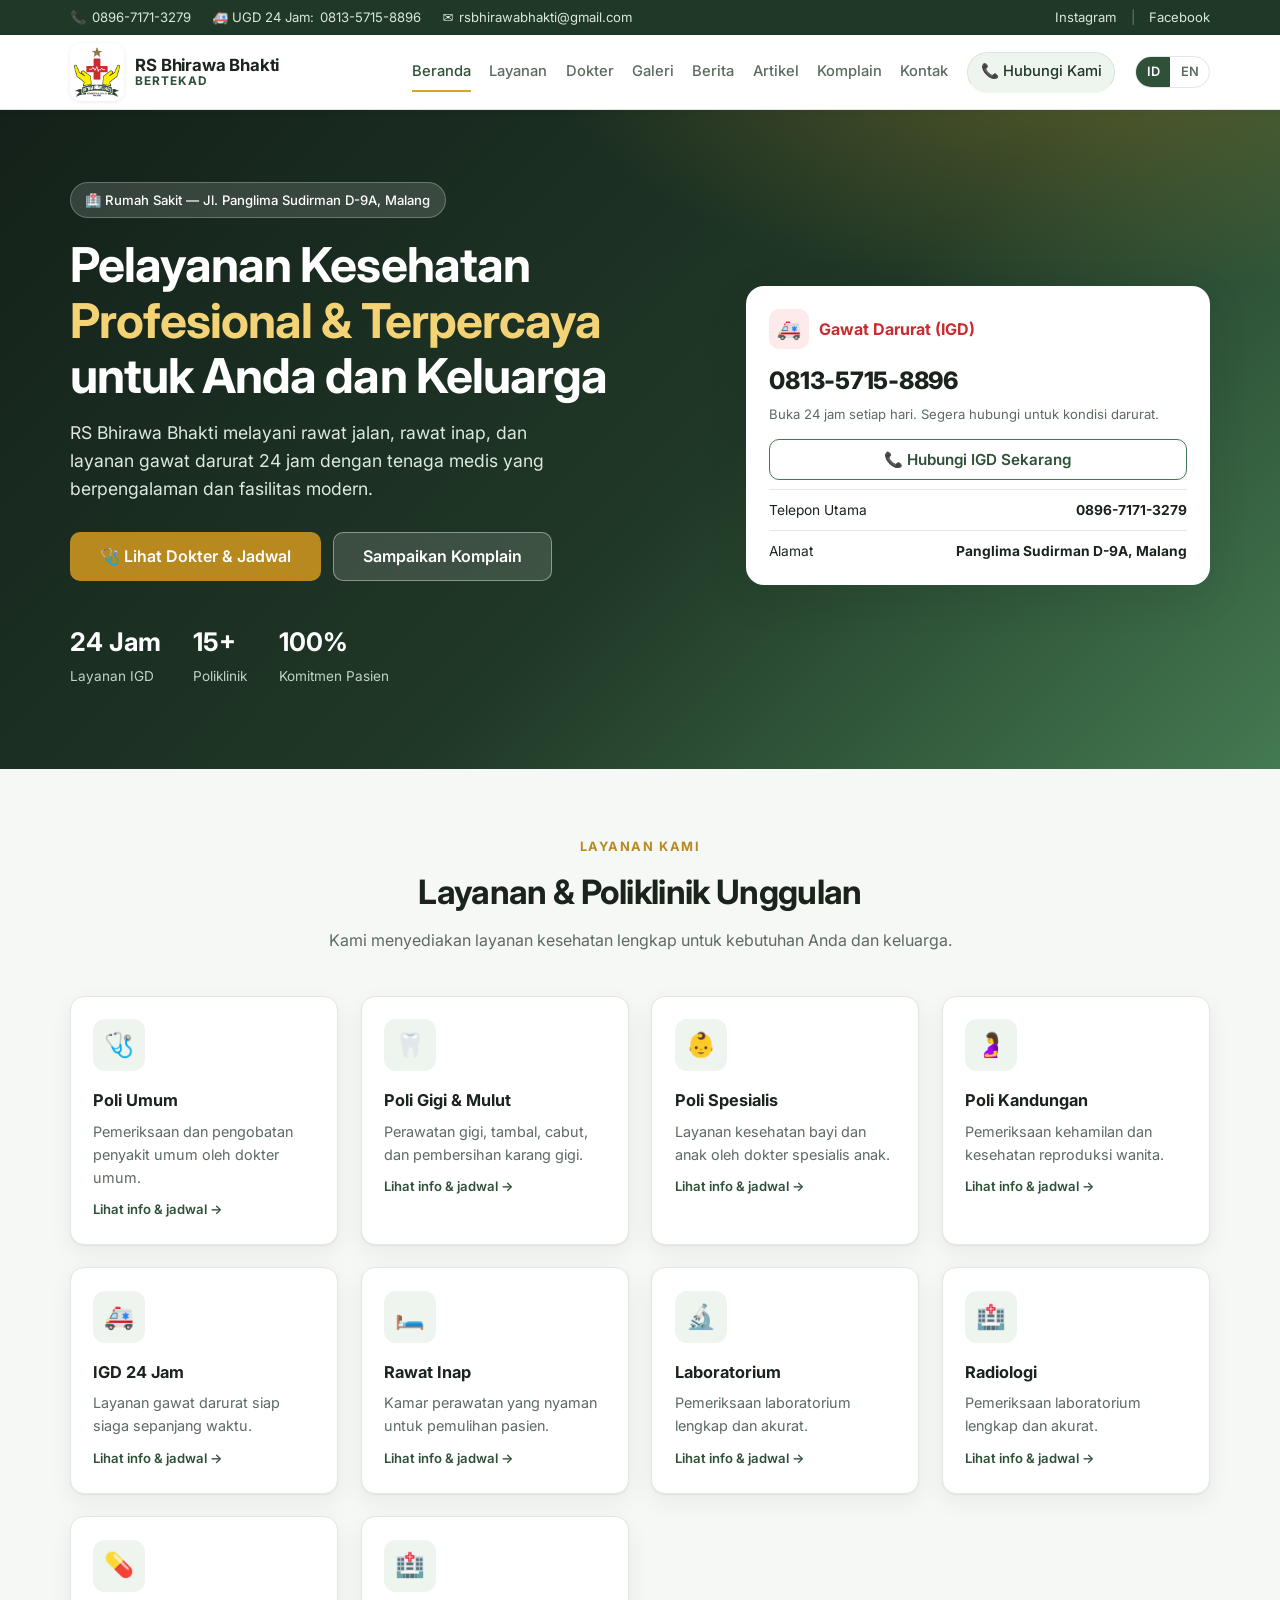
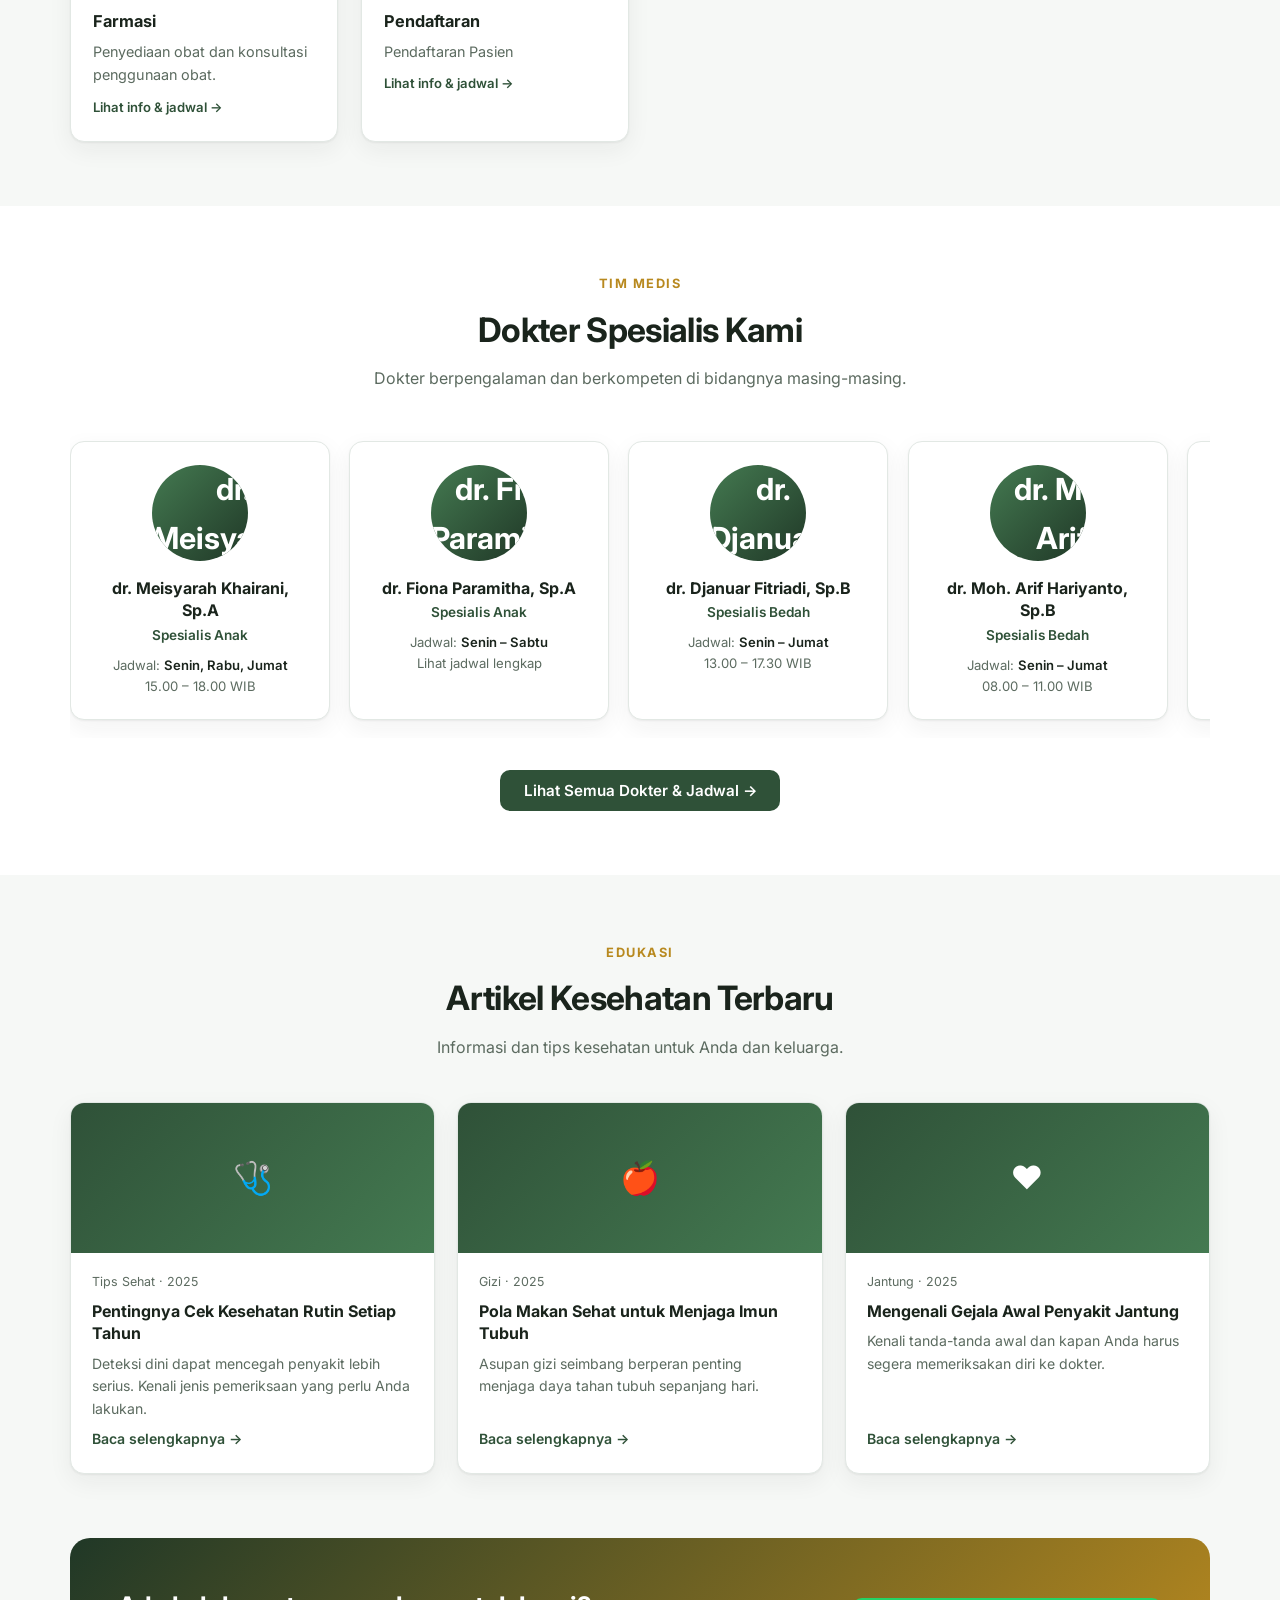
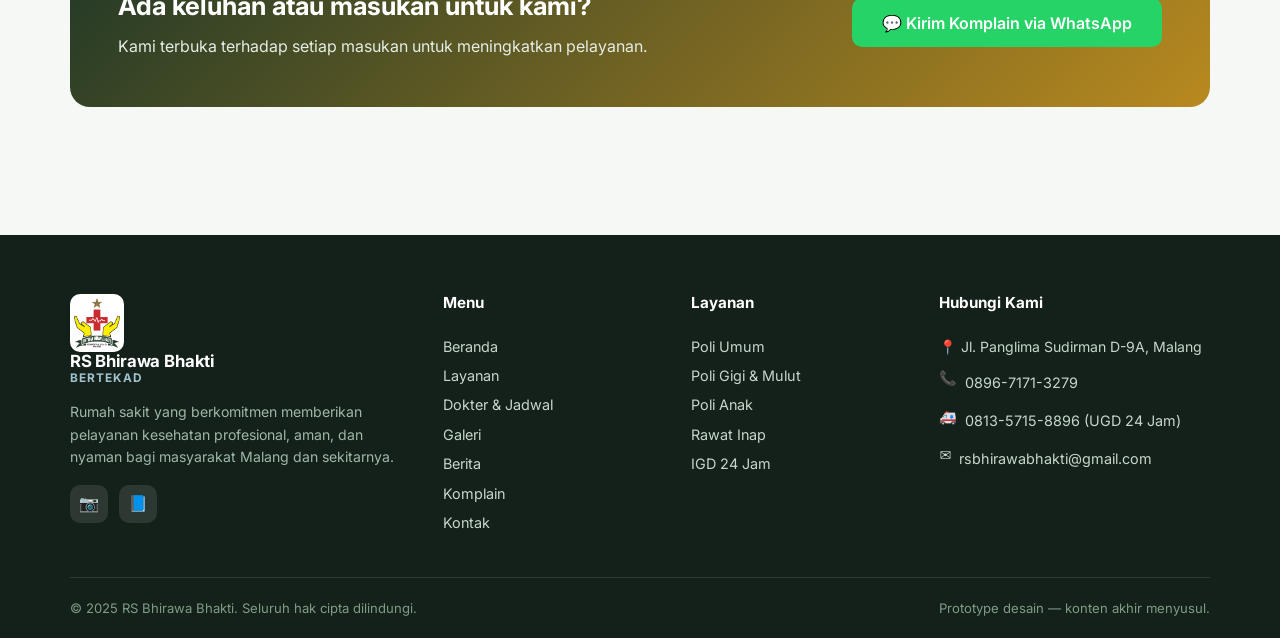
==== index.html @ e1599699 "chore(auto): perbarui jadwal dokter 2026-09-17T07:31Z [skip ci]" ====
<!DOCTYPE html>
<html lang="id">
<head>
  <meta charset="UTF-8" />
  <meta name="viewport" content="width=device-width, initial-scale=1.0" />
  <title>RS Bhirawa Bhakti — Pelayanan Kesehatan di Malang</title>
  <meta name="description" content="RS Bhirawa Bhakti — rumah sakit di Malang. Layanan rawat jalan, IGD 24 jam, poliklinik, dan informasi dokter & jadwal praktek." />
  <link rel="preconnect" href="https://fonts.googleapis.com" />
  <link rel="preconnect" href="https://fonts.gstatic.com" crossorigin />
  <link href="https://fonts.googleapis.com/css2?family=Inter:wght@400;500;600;700;800&display=swap" rel="stylesheet" />
  <link rel="stylesheet" href="assets/style.css" />
</head>
<body>

  <!-- Top bar -->
  <div class="topbar">
    <div class="container">
      <div>
        <span class="tb-item">📞 <a href="tel:089671713279">0896-7171-3279</a></span>
        <span class="tb-item">🚑 UGD 24 Jam: <a href="tel:081357158896">0813-5715-8896</a></span>
        <span class="tb-item">✉️ <a href="mailto:rsbhirawabhakti@gmail.com">rsbhirawabhakti@gmail.com</a></span>
      </div>
      <div class="tb-right">
        <a href="https://www.instagram.com/rs_bhirawa_bhakti/" target="_blank" rel="noopener">Instagram</a>
        <span class="sep">|</span>
        <a href="https://www.facebook.com/share/18qV29v5Db/?mibextid=wwXIfr" target="_blank" rel="noopener">Facebook</a>
      </div>
    </div>
  </div>

  <!-- Header -->
  <header class="site-header">
    <div class="container header-inner">
      <a href="index.html" class="brand">
        <span class="brand-logo"><img src="assets/logo.png" alt="Logo RS Bhirawa Bhakti"></span>
        <span class="brand-text">
          <strong>RS Bhirawa Bhakti</strong>
          <small>BERTEKAD</small>
        </span>
      </a>
      <nav class="main-nav" id="mainNav">
        <a href="index.html" class="active">Beranda</a>
        <a href="#layanan">Layanan</a>
        <a href="#dokter">Dokter</a>
        <a href="galeri.html">Galeri</a>
        <a href="berita.html">Berita</a>
        <a href="#artikel">Artikel</a>
        <a href="komplain.html">Komplain</a>
        <a href="kontak.html">Kontak</a>
        <a href="tel:089671713279" class="nav-phone">📞 Hubungi Kami</a>
      </nav>
      <div class="lang-switch"><span class="lang active">ID</span><span class="lang" title="Segera">EN</span></div>
      <button class="nav-toggle" id="navToggle" aria-label="Buka menu">☰</button>
    </div>
  </header>

  <!-- Hero -->
  <section class="hero">
    <div class="container">
      <div class="hero-grid">
        <div>
          <span class="hero-badge">🏥 Rumah Sakit — Jl. Panglima Sudirman D-9A, Malang</span>
          <h1>Pelayanan Kesehatan <span>Profesional &amp; Terpercaya</span> untuk Anda dan Keluarga</h1>
          <p class="lead">RS Bhirawa Bhakti melayani rawat jalan, rawat inap, dan layanan gawat darurat 24 jam dengan tenaga medis yang berpengalaman dan fasilitas modern.</p>
          <div class="hero-cta">
            <a href="dokter.html" class="btn btn-accent btn-lg">🩺 Lihat Dokter &amp; Jadwal</a>
            <a href="komplain.html" class="btn btn-ghost-light btn-lg">Sampaikan Komplain</a>
          </div>
          <div class="hero-stats">
            <div class="stat"><b>24 Jam</b><span>Layanan IGD</span></div>
            <div class="stat"><b>15+</b><span>Poliklinik</span></div>
            <div class="stat"><b>100%</b><span>Komitmen Pasien</span></div>
          </div>
        </div>
        <div>
          <div class="emergency-card">
            <div class="ec-head">
              <span class="ec-icon">🚑</span>
              <h3>Gawat Darurat (IGD)</h3>
            </div>
            <div class="ec-phone">0813-5715-8896</div>
            <div class="ec-note">Buka 24 jam setiap hari. Segera hubungi untuk kondisi darurat.</div>
            <a href="tel:081357158896" class="btn btn-outline" style="width:100%">📞 Hubungi IGD Sekarang</a>
            <div class="ec-row">
              <span>Telepon Utama</span><b>0896-7171-3279</b>
            </div>
            <div class="ec-row">
              <span>Alamat</span><b>Panglima Sudirman D-9A, Malang</b>
            </div>
          </div>
        </div>
      </div>
    </div>
  </section>

  <!-- Services -->
  <section class="section" id="layanan">
    <div class="container">
      <div class="section-head">
        <span class="eyebrow">Layanan Kami</span>
        <h2>Layanan &amp; Poliklinik Unggulan</h2>
        <p>Kami menyediakan layanan kesehatan lengkap untuk kebutuhan Anda dan keluarga.</p>
      </div>
      <!-- LAYANAN:MULAI -->
<div class="grid grid-4">
<div class="card service-card" data-layanan="0" role="button" tabindex="0">
  <div class="icon">🩺</div>
  <h3>Poli Umum</h3>
  <p>Pemeriksaan dan pengobatan penyakit umum oleh dokter umum.</p>
  <span class="service-more">Lihat info &amp; jadwal →</span>
</div>
<div class="card service-card" data-layanan="1" role="button" tabindex="0">
  <div class="icon">🦷</div>
  <h3>Poli Gigi &amp; Mulut</h3>
  <p>Perawatan gigi, tambal, cabut, dan pembersihan karang gigi.</p>
  <span class="service-more">Lihat info &amp; jadwal →</span>
</div>
<div class="card service-card" data-layanan="2" role="button" tabindex="0">
  <div class="icon">👶</div>
  <h3>Poli Spesialis</h3>
  <p>Layanan kesehatan bayi dan anak oleh dokter spesialis anak.</p>
  <span class="service-more">Lihat info &amp; jadwal →</span>
</div>
<div class="card service-card" data-layanan="3" role="button" tabindex="0">
  <div class="icon">🤰</div>
  <h3>Poli Kandungan</h3>
  <p>Pemeriksaan kehamilan dan kesehatan reproduksi wanita.</p>
  <span class="service-more">Lihat info &amp; jadwal →</span>
</div>
<div class="card service-card" data-layanan="4" role="button" tabindex="0">
  <div class="icon">🚑</div>
  <h3>IGD 24 Jam</h3>
  <p>Layanan gawat darurat siap siaga sepanjang waktu.</p>
  <span class="service-more">Lihat info &amp; jadwal →</span>
</div>
<div class="card service-card" data-layanan="5" role="button" tabindex="0">
  <div class="icon">🛏️</div>
  <h3>Rawat Inap</h3>
  <p>Kamar perawatan yang nyaman untuk pemulihan pasien.</p>
  <span class="service-more">Lihat info &amp; jadwal →</span>
</div>
<div class="card service-card" data-layanan="6" role="button" tabindex="0">
  <div class="icon">🔬</div>
  <h3>Laboratorium</h3>
  <p>Pemeriksaan laboratorium lengkap dan akurat.</p>
  <span class="service-more">Lihat info &amp; jadwal →</span>
</div>
<div class="card service-card" data-layanan="7" role="button" tabindex="0">
  <div class="icon">🏥</div>
  <h3>Radiologi</h3>
  <p>Pemeriksaan laboratorium lengkap dan akurat.</p>
  <span class="service-more">Lihat info &amp; jadwal →</span>
</div>
<div class="card service-card" data-layanan="8" role="button" tabindex="0">
  <div class="icon">💊</div>
  <h3>Farmasi</h3>
  <p>Penyediaan obat dan konsultasi penggunaan obat.</p>
  <span class="service-more">Lihat info &amp; jadwal →</span>
</div>
<div class="card service-card" data-layanan="9" role="button" tabindex="0">
  <div class="icon">🏥</div>
  <h3>Pendaftaran</h3>
  <p>Pendaftaran Pasien</p>
  <span class="service-more">Lihat info &amp; jadwal →</span>
</div>
</div>
<script>window.LAYANAN_DATA = [{"nama": "Poli Umum", "ikon": "🩺", "deskripsi": "Pemeriksaan dan pengobatan penyakit umum oleh dokter umum.", "foto": "", "telepon": "0813‑5715‑889", "jadwal": "Senin – Sabtu, 08.00 – 20.00"}, {"nama": "Poli Gigi & Mulut", "ikon": "🦷", "deskripsi": "Perawatan gigi, tambal, cabut, dan pembersihan karang gigi.", "foto": "", "telepon": "0821-4626-0265", "jadwal": "Senin – Sabtu, 08.00 – 20.00"}, {"nama": "Poli Spesialis", "ikon": "👶", "deskripsi": "Layanan kesehatan bayi dan anak oleh dokter spesialis anak.", "foto": "", "telepon": "0895-3293-55059", "jadwal": "Senin – Sabtu, 08.00 – 20.00"}, {"nama": "Poli Kandungan", "ikon": "🤰", "deskripsi": "Pemeriksaan kehamilan dan kesehatan reproduksi wanita.", "foto": "", "telepon": "0812-4972-8456", "jadwal": "Senin – Sabtu, 08.00 – 20.00"}, {"nama": "IGD 24 Jam", "ikon": "🚑", "deskripsi": "Layanan gawat darurat siap siaga sepanjang waktu.", "foto": "", "telepon": "0813‑5715‑889", "jadwal": "24 Jam"}, {"nama": "Rawat Inap", "ikon": "🛏️", "deskripsi": "Kamar perawatan yang nyaman untuk pemulihan pasien.", "foto": "", "telepon": "0896-7171-3279", "jadwal": "24 Jam"}, {"nama": "Laboratorium", "ikon": "🔬", "deskripsi": "Pemeriksaan laboratorium lengkap dan akurat.", "foto": "", "telepon": "0812-1750-3657", "jadwal": "Senin – Sabtu, 07.00 – 15.00"}, {"nama": "Radiologi", "ikon": "🏥", "deskripsi": "Pemeriksaan laboratorium lengkap dan akurat.", "foto": "", "telepon": "", "jadwal": ""}, {"nama": "Farmasi", "ikon": "💊", "deskripsi": "Penyediaan obat dan konsultasi penggunaan obat.", "foto": "", "telepon": "0821-3211-8827", "jadwal": "24 Jam"}, {"nama": "Pendaftaran", "ikon": "🏥", "deskripsi": "Pendaftaran Pasien", "foto": "", "telepon": "0895-3293-54915", "jadwal": "24 Jam"}];</script>
      <!-- LAYANAN:SELESAI -->
    </div>
  </section>

  <!-- Doctors -->
  <section class="section section-alt" id="dokter">
    <div class="container">
      <div class="section-head">
        <span class="eyebrow">Tim Medis</span>
        <h2>Dokter Spesialis Kami</h2>
        <p>Dokter berpengalaman dan berkompeten di bidangnya masing-masing.</p>
      </div>
      <!-- DOKTER:MULAI -->
<div class="doctor-scroll">
<div class="card doctor-card">
  <div class="doctor-avatar"><img src="https://drive.google.com/thumbnail?id=1T4OqUbDT-5EgD0_cxNVlL0_0F483kYtg&amp;sz=w400" alt="dr. Meisyarah Khairani, Sp.A" loading="lazy"></div>
  <h3>dr. Meisyarah Khairani, Sp.A</h3>
  <div class="spec">Spesialis Anak</div>
  <div class="schedule">Jadwal: <b>Senin, Rabu, Jumat</b><br />15.00 – 18.00 WIB</div>
</div>
<div class="card doctor-card">
  <div class="doctor-avatar"><img src="https://drive.google.com/thumbnail?id=18J4iYfivCK8gWy_wgTEgJ0vQDoWSe-fo&amp;sz=w400" alt="dr. Fiona Paramitha, Sp.A" loading="lazy"></div>
  <h3>dr. Fiona Paramitha, Sp.A</h3>
  <div class="spec">Spesialis Anak</div>
  <div class="schedule">Jadwal: <b>Senin – Sabtu</b><br />Lihat jadwal lengkap</div>
</div>
<div class="card doctor-card">
  <div class="doctor-avatar"><img src="https://drive.google.com/thumbnail?id=13juI6lkhcJAudIyc0O9Rq_7bOqp2AT1V&amp;sz=w400" alt="dr. Djanuar Fitriadi, Sp.B" loading="lazy"></div>
  <h3>dr. Djanuar Fitriadi, Sp.B</h3>
  <div class="spec">Spesialis Bedah</div>
  <div class="schedule">Jadwal: <b>Senin – Jumat</b><br />13.00 – 17.30 WIB</div>
</div>
<div class="card doctor-card">
  <div class="doctor-avatar"><img src="https://drive.google.com/thumbnail?id=1R3ium07aJdI7V0lOPHGDb-o-JtOnqAM2&amp;sz=w400" alt="dr. Moh. Arif Hariyanto, Sp.B" loading="lazy"></div>
  <h3>dr. Moh. Arif Hariyanto, Sp.B</h3>
  <div class="spec">Spesialis Bedah</div>
  <div class="schedule">Jadwal: <b>Senin – Jumat</b><br />08.00 – 11.00 WIB</div>
</div>
<div class="card doctor-card">
  <div class="doctor-avatar"><img src="https://drive.google.com/thumbnail?id=1Rqr8SGwakKygeTfg2X_HgROn7k_X2cYN&amp;sz=w400" alt="dr. Dendi Suryadi Kusumah, Sp.OG" loading="lazy"></div>
  <h3>dr. Dendi Suryadi Kusumah, Sp.OG</h3>
  <div class="spec">Spesialis Kandungan</div>
  <div class="schedule">Jadwal: <b>Senin – Sabtu</b><br />Lihat jadwal lengkap</div>
</div>
<div class="card doctor-card">
  <div class="doctor-avatar"><img src="https://drive.google.com/thumbnail?id=1LjIU-EkqNAayLQqDlJt10pVTOXsuysMf&amp;sz=w400" alt="dr. Trio Tangkas Wahyu M, Sp.PD" loading="lazy"></div>
  <h3>dr. Trio Tangkas Wahyu M, Sp.PD</h3>
  <div class="spec">Spesialis Penyakit Dalam</div>
  <div class="schedule">Jadwal: <b>Senin, Rabu, Kamis</b><br />Lihat jadwal lengkap</div>
</div>
<div class="card doctor-card">
  <div class="doctor-avatar"><img src="https://drive.google.com/thumbnail?id=1dIUBfZA572Feh513YLBNEPqg81G6NReu&amp;sz=w400" alt="dr. Lailatul Fitriyah, Sp.PD" loading="lazy"></div>
  <h3>dr. Lailatul Fitriyah, Sp.PD</h3>
  <div class="spec">Spesialis Penyakit Dalam</div>
  <div class="schedule">Jadwal: <b>Selasa, Jumat</b><br />Lihat jadwal lengkap</div>
</div>
<div class="card doctor-card">
  <div class="doctor-avatar"><img src="https://drive.google.com/thumbnail?id=1QspEVWhjOVctwK77cJsrugNPbWAvJU9r&amp;sz=w400" alt="dr. Petrina Kemala Dewi, Sp.PD" loading="lazy"></div>
  <h3>dr. Petrina Kemala Dewi, Sp.PD</h3>
  <div class="spec">Spesialis Penyakit Dalam</div>
  <div class="schedule">Jadwal: <b>Senin, Kamis</b><br />08.00 – 11.00 WIB</div>
</div>
<div class="card doctor-card">
  <div class="doctor-avatar"><img src="https://drive.google.com/thumbnail?id=10AbNdB2yD097MJNJ3ciSZkacY3A1JEQk&amp;sz=w400" alt="dr. Prima Ursila, Sp.JP" loading="lazy"></div>
  <h3>dr. Prima Ursila, Sp.JP</h3>
  <div class="spec">Spesialis Jantung</div>
  <div class="schedule">Jadwal: <b>Senin</b><br />17.00 – 20.00 WIB</div>
</div>
<div class="card doctor-card">
  <div class="doctor-avatar"><img src="https://drive.google.com/thumbnail?id=1crwcw_7CwE-QLwFY-JRyay5EVBaHEUuD&amp;sz=w400" alt="dr. Bowo Hery Prasetyo, Sp.S, M.Biomed" loading="lazy"></div>
  <h3>dr. Bowo Hery Prasetyo, Sp.S, M.Biomed</h3>
  <div class="spec">Spesialis Saraf</div>
  <div class="schedule">Jadwal: <b>Senin – Jumat</b><br />Lihat jadwal lengkap</div>
</div>
<div class="card doctor-card">
  <div class="doctor-avatar"><img src="https://drive.google.com/thumbnail?id=1fL0nz6pmYPRpV_ejPTXlCht7V6s7oeDm&amp;sz=w400" alt="dr. Yulia Damayanti, Sp.N" loading="lazy"></div>
  <h3>dr. Yulia Damayanti, Sp.N</h3>
  <div class="spec">Spesialis Saraf</div>
  <div class="schedule">Jadwal: <b>Kamis</b><br />14.30 – 17.30 WIB</div>
</div>
<div class="card doctor-card">
  <div class="doctor-avatar"><img src="https://drive.google.com/thumbnail?id=1VL-7mzMxxTGXj_0O-FqV5CR2QF2kIrQK&amp;sz=w400" alt="dr. Wahyu Murtiono Hadibroto, Sp.THT-KL" loading="lazy"></div>
  <h3>dr. Wahyu Murtiono Hadibroto, Sp.THT-KL</h3>
  <div class="spec">Spesialis THT-KL</div>
  <div class="schedule">Jadwal: <b>Senin – Jumat</b><br />09.00 – 11.00 WIB</div>
</div>
<div class="card doctor-card">
  <div class="doctor-avatar"><img src="https://drive.google.com/thumbnail?id=1sqJQPuUGC26QdN6DJXBsARabzozRJErF&amp;sz=w400" alt="drg. Nugroho Setyawan, Sp.BM" loading="lazy"></div>
  <h3>drg. Nugroho Setyawan, Sp.BM</h3>
  <div class="spec">Gigi Spesialis</div>
  <div class="schedule">Jadwal: <b>Senin – Rabu</b><br />Lihat jadwal lengkap</div>
</div>
<div class="card doctor-card">
  <div class="doctor-avatar"><img src="https://drive.google.com/thumbnail?id=1OicVz9pZaXwp4o8cNZpakJwZR6CMT_Hc&amp;sz=w400" alt="drg. Ahmad Afif Dzulfiqar, Sp.KG" loading="lazy"></div>
  <h3>drg. Ahmad Afif Dzulfiqar, Sp.KG</h3>
  <div class="spec">Gigi Spesialis</div>
  <div class="schedule">Jadwal: <b>Selasa, Rabu</b><br />15.00 – 18.00 WIB</div>
</div>
<div class="card doctor-card">
  <div class="doctor-avatar"><img src="https://drive.google.com/thumbnail?id=1X634W1v2uZLDL7owzR_WUKacpTFx9xJt&amp;sz=w400" alt="drg. Brian Dwi Baskoro, Sp.KG" loading="lazy"></div>
  <h3>drg. Brian Dwi Baskoro, Sp.KG</h3>
  <div class="spec">Gigi Spesialis</div>
  <div class="schedule">Jadwal: <b>Rabu – Jumat</b><br />15.00 – 18.00 WIB</div>
</div>
<div class="card doctor-card">
  <div class="doctor-avatar"><img src="https://drive.google.com/thumbnail?id=117YxLEL7hh0jddNlS6DYdg9LG91UAGcB&amp;sz=w400" alt="dr. Edina Hartami, Sp.KGA" loading="lazy"></div>
  <h3>dr. Edina Hartami, Sp.KGA</h3>
  <div class="spec">Gigi Spesialis</div>
  <div class="schedule">Jadwal: <b>Senin, Selasa, Jumat</b><br />15.00 – 17.00 WIB</div>
</div>
<div class="card doctor-card">
  <div class="doctor-avatar"><img src="https://drive.google.com/thumbnail?id=1s1RC9hEDTNTpXwWwrGKsMldV5ohxpACq&amp;sz=w400" alt="drg. Claudia Michelle Darjanki, Sp.Perio" loading="lazy"></div>
  <h3>drg. Claudia Michelle Darjanki, Sp.Perio</h3>
  <div class="spec">Gigi Spesialis</div>
  <div class="schedule">Jadwal: <b>Sabtu</b><br />08.00 – 11.00 WIB</div>
</div>
</div>
      <!-- DOKTER:SELESAI -->
      <div style="text-align:center; margin-top:2rem;">
        <a href="dokter.html" class="btn btn-primary">Lihat Semua Dokter &amp; Jadwal →</a>
      </div>
    </div>
  </section>

  <!-- Articles -->
  <section class="section" id="artikel">
    <div class="container">
      <div class="section-head">
        <span class="eyebrow">Edukasi</span>
        <h2>Artikel Kesehatan Terbaru</h2>
        <p>Informasi dan tips kesehatan untuk Anda dan keluarga.</p>
      </div>
      <div class="grid grid-3">
        <div class="card article-card">
          <div class="article-thumb">🩺</div>
          <div class="article-body">
            <span class="meta">Tips Sehat · 2025</span>
            <h3>Pentingnya Cek Kesehatan Rutin Setiap Tahun</h3>
            <p>Deteksi dini dapat mencegah penyakit lebih serius. Kenali jenis pemeriksaan yang perlu Anda lakukan.</p>
            <a href="#" class="more">Baca selengkapnya →</a>
          </div>
        </div>
        <div class="card article-card">
          <div class="article-thumb">🍎</div>
          <div class="article-body">
            <span class="meta">Gizi · 2025</span>
            <h3>Pola Makan Sehat untuk Menjaga Imun Tubuh</h3>
            <p>Asupan gizi seimbang berperan penting menjaga daya tahan tubuh sepanjang hari.</p>
            <a href="#" class="more">Baca selengkapnya →</a>
          </div>
        </div>
        <div class="card article-card">
          <div class="article-thumb">❤️</div>
          <div class="article-body">
            <span class="meta">Jantung · 2025</span>
            <h3>Mengenali Gejala Awal Penyakit Jantung</h3>
            <p>Kenali tanda-tanda awal dan kapan Anda harus segera memeriksakan diri ke dokter.</p>
            <a href="#" class="more">Baca selengkapnya →</a>
          </div>
        </div>
      </div>
    </div>
  </section>

  <!-- CTA band -->
  <section class="section" style="padding-top:0;">
    <div class="container">
      <div class="cta-band">
        <div>
          <h2>Ada keluhan atau masukan untuk kami?</h2>
          <p>Kami terbuka terhadap setiap masukan untuk meningkatkan pelayanan.</p>
        </div>
        <a href="komplain.html" class="btn btn-wa btn-lg">💬 Kirim Komplain via WhatsApp</a>
      </div>
    </div>
  </section>

  <!-- Footer -->
  <footer class="site-footer">
    <div class="container">
      <div class="foot-grid">
        <div class="foot-brand">
          <a href="index.html" class="brand" style="color:#fff;">
            <span class="brand-logo"><img src="assets/logo.png" alt="Logo RS Bhirawa Bhakti"></span>
            <span class="brand-text">
              <strong style="color:#fff;">RS Bhirawa Bhakti</strong>
              <small style="color:#9fc2cc;">BERTEKAD</small>
            </span>
          </a>
          <p>Rumah sakit yang berkomitmen memberikan pelayanan kesehatan profesional, aman, dan nyaman bagi masyarakat Malang dan sekitarnya.</p>
          <div class="social-row">
            <a href="https://www.instagram.com/rs_bhirawa_bhakti/" target="_blank" rel="noopener" title="Instagram">📷</a>
            <a href="https://www.facebook.com/share/18qV29v5Db/?mibextid=wwXIfr" target="_blank" rel="noopener" title="Facebook">📘</a>
          </div>
        </div>
        <div>
          <h4>Menu</h4>
          <a href="index.html">Beranda</a>
          <a href="#layanan">Layanan</a>
          <a href="dokter.html">Dokter &amp; Jadwal</a>
          <a href="galeri.html">Galeri</a>
          <a href="berita.html">Berita</a>
          <a href="komplain.html">Komplain</a>
          <a href="kontak.html">Kontak</a>
        </div>
        <div>
          <h4>Layanan</h4>
          <a href="#">Poli Umum</a>
          <a href="#">Poli Gigi &amp; Mulut</a>
          <a href="#">Poli Anak</a>
          <a href="#">Rawat Inap</a>
          <a href="#">IGD 24 Jam</a>
        </div>
        <div>
          <h4>Hubungi Kami</h4>
          <ul class="foot-contact">
            <li>📍 Jl. Panglima Sudirman D-9A, Malang</li>
            <li>📞 <a href="tel:089671713279">0896-7171-3279</a></li>
            <li>🚑 <a href="tel:081357158896">0813-5715-8896 (UGD 24 Jam)</a></li>
            <li>✉️ <a href="mailto:rsbhirawabhakti@gmail.com">rsbhirawabhakti@gmail.com</a></li>
          </ul>
        </div>
      </div>
      <div class="foot-bottom">
        <span>© 2025 RS Bhirawa Bhakti. Seluruh hak cipta dilindungi.</span>
        <span>Prototype desain — konten akhir menyusul.</span>
      </div>
    </div>
  </footer>

  <!-- Modal info layanan (diisi JS dari window.LAYANAN_DATA) -->
  <div class="modal-overlay" id="layananModal" hidden>
    <div class="modal" role="dialog" aria-modal="true" aria-labelledby="mNama">
      <button class="modal-close" id="layananModalClose" aria-label="Tutup">✕</button>
      <div class="modal-photo" id="mFoto" hidden></div>
      <div class="modal-icon" id="mIkon" hidden></div>
      <h3 id="mNama"></h3>
      <p class="modal-desc" id="mDeskripsi"></p>
      <div class="modal-info" id="mJadwal" hidden>
        <span class="mi-label">📅 Jadwal</span>
        <span class="mi-value" id="mJadwalVal"></span>
      </div>
      <a class="modal-call" id="mTelepon" href="#" hidden>
        📞 <span id="mTeleponVal"></span>
      </a>
    </div>
  </div>

  <script src="assets/main.js"></script>
</body>
</html>
---- assets/style.css ----
/* ==========================================================================
   RS Bhirawa Bhakti — Prototype Stylesheet
   Tema: Nuansa TNI (hijau tentara) + aksen emas & merah (sesuai logo).
   Prototype desain (placeholder foto/dokter). Data asli menyusul.
   ========================================================================== */

:root {
  --primary: #2f5138;
  --primary-600: #447a51;
  --primary-700: #2f5138;
  --primary-800: #203827;
  --primary-50: #eef4ee;
  --accent: #d4a72c;
  --accent-600: #b8891f;
  --danger: #c92b2f;
  --danger-600: #a92024;
  --ink: #1a241c;
  --muted: #5c6b60;
  --bg: #f6f8f6;
  --card: #ffffff;
  --border: #e2e8e4;
  --radius: 14px;
  --shadow: 0 1px 2px rgba(26, 36, 28, .06), 0 8px 24px rgba(26, 36, 28, .06);
  --shadow-lg: 0 12px 40px rgba(26, 36, 28, .12);
  --font: "Inter", "Poppins", system-ui, -apple-system, "Segoe UI", Roboto, sans-serif;
}

* { box-sizing: border-box; margin: 0; padding: 0; }

html { scroll-behavior: smooth; }

body {
  font-family: var(--font);
  color: var(--ink);
  background: var(--bg);
  line-height: 1.6;
  -webkit-font-smoothing: antialiased;
}

img { max-width: 100%; display: block; }
a { color: inherit; text-decoration: none; }
ul { list-style: none; }

.container { width: min(1140px, 92%); margin: 0 auto; }

/* ---------- Top bar ---------- */
.topbar {
  background: var(--primary-800);
  color: #dbe7dd;
  font-size: .82rem;
}
.topbar .container {
  display: flex; justify-content: space-between; align-items: center;
  gap: 1rem; padding: .45rem 0; flex-wrap: wrap;
}
.topbar a { color: #dbe7dd; }
.topbar a:hover { color: #fff; }
.topbar .tb-item { display: inline-flex; align-items: center; gap: .35rem; margin-right: 1.1rem; }
.topbar .tb-right { display: flex; gap: .9rem; align-items: center; }
.topbar .sep { opacity: .4; }

/* ---------- Header ---------- */
.site-header {
  background: var(--card);
  border-bottom: 1px solid var(--border);
  position: sticky; top: 0; z-index: 50;
  box-shadow: 0 1px 8px rgba(26,36,28,.05);
}
.header-inner { display: flex; align-items: center; gap: 1.25rem; height: 74px; }
.brand { display: flex; align-items: center; gap: .7rem; }
.brand-logo {
  width: 54px; height: 58px; flex: none;
  display: flex; align-items: center; justify-content: center;
  background: #fff; border-radius: 10px; padding: 4px;
  box-shadow: 0 1px 4px rgba(0,0,0,.08);
}
.brand-logo img { max-width: 100%; max-height: 100%; object-fit: contain; }
.brand-text { display: flex; flex-direction: column; line-height: 1.15; }
.brand-text strong { font-size: 1.05rem; letter-spacing: -.01em; color: var(--ink); }
.brand-text small { color: var(--primary-700); font-size: .74rem; font-weight: 700; letter-spacing: .08em; }

.main-nav { display: flex; align-items: center; gap: 1.15rem; margin-left: auto; }
.main-nav a {
  font-size: .92rem; font-weight: 500; color: var(--muted); padding: .4rem 0;
  border-bottom: 2px solid transparent; white-space: nowrap;
}
.main-nav a:hover { color: var(--primary-700); }
.main-nav a.active { color: var(--primary-700); border-bottom-color: var(--accent); }
.nav-phone {
  background: var(--primary-50); color: var(--primary-800) !important;
  padding: .45rem .8rem !important; border-radius: 999px; border: 1px solid #d7e5da;
  font-weight: 600;
}

.lang-switch {
  display: flex; border: 1px solid var(--border); border-radius: 999px; overflow: hidden; flex: none;
}
.lang-switch .lang {
  padding: .3rem .65rem; font-size: .8rem; font-weight: 600; cursor: pointer; color: var(--muted);
}
.lang-switch .lang.active { background: var(--primary-700); color: #fff; }

.nav-toggle {
  display: none; background: none; border: 1px solid var(--border);
  border-radius: 8px; font-size: 1.2rem; padding: .3rem .6rem; cursor: pointer; color: var(--ink);
}

/* ---------- Buttons ---------- */
.btn {
  display: inline-flex; align-items: center; gap: .5rem; justify-content: center;
  padding: .75rem 1.4rem; border-radius: 10px; font-weight: 600; font-size: .95rem;
  border: 1px solid transparent; cursor: pointer; transition: .18s ease; line-height: 1;
}
.btn-primary { background: var(--primary-700); color: #fff; }
.btn-primary:hover { background: var(--primary-800); transform: translateY(-1px); box-shadow: var(--shadow); }
.btn-accent { background: var(--accent-600); color: #fff; }
.btn-accent:hover { background: #9a7319; transform: translateY(-1px); box-shadow: var(--shadow); }
.btn-wa { background: #25d366; color: #fff; }
.btn-wa:hover { background: #1eb85a; transform: translateY(-1px); box-shadow: var(--shadow); }
.btn-outline { background: #fff; color: var(--primary-700); border-color: var(--primary-600); }
.btn-outline:hover { background: var(--primary-50); }
.btn-ghost-light { background: rgba(255,255,255,.14); color: #fff; border-color: rgba(255,255,255,.4); }
.btn-ghost-light:hover { background: rgba(255,255,255,.24); }
.btn-lg { padding: .95rem 1.8rem; font-size: 1rem; }

/* ---------- Hero ---------- */
.hero {
  position: relative; color: #fff;
  background:
    radial-gradient(900px 420px at 85% -10%, rgba(212,167,44,.30), transparent 60%),
    linear-gradient(135deg, #14211a 0%, var(--primary-800) 55%, var(--primary-600) 100%);
  overflow: hidden;
}
.hero .container { position: relative; padding: 4.5rem 0 5rem; z-index: 2; }
.hero-grid { display: grid; grid-template-columns: 1.15fr .85fr; gap: 3rem; align-items: center; }
.hero-badge {
  display: inline-flex; align-items: center; gap: .5rem; background: rgba(255,255,255,.14);
  border: 1px solid rgba(255,255,255,.25); padding: .4rem .9rem; border-radius: 999px;
  font-size: .82rem; font-weight: 500; margin-bottom: 1.2rem;
}
.hero h1 { font-size: clamp(1.9rem, 4.2vw, 3rem); line-height: 1.15; letter-spacing: -.02em; margin-bottom: 1rem; }
.hero h1 span { color: #f3d376; }
.hero p.lead { font-size: 1.1rem; color: #dfe8e0; max-width: 46ch; margin-bottom: 1.8rem; }
.hero-cta { display: flex; gap: .8rem; flex-wrap: wrap; }

.emergency-card {
  background: #fff; color: var(--ink); border-radius: 18px; padding: 1.4rem;
  box-shadow: var(--shadow-lg); border: 1px solid rgba(255,255,255,.4);
}
.emergency-card .ec-head { display: flex; align-items: center; gap: .6rem; margin-bottom: .8rem; }
.ec-icon { width: 40px; height: 40px; border-radius: 10px; background: #fdeaea; color: var(--danger); display: grid; place-items: center; font-size: 1.2rem; }
.emergency-card h3 { font-size: 1rem; color: var(--danger); }
.emergency-card .ec-phone { font-size: 1.5rem; font-weight: 800; letter-spacing: -.01em; }
.emergency-card .ec-note { font-size: .82rem; color: var(--muted); margin: .2rem 0 .9rem; }
.emergency-card .ec-row { display: flex; justify-content: space-between; font-size: .86rem; border-top: 1px solid var(--border); padding-top: .55rem; margin-top: .55rem; }

.hero-stats { display: flex; gap: 2rem; margin-top: 2.6rem; }
.hero-stats .stat b { font-size: 1.6rem; display: block; color: #fff; }
.hero-stats .stat span { color: #c3d2c6; font-size: .85rem; }

/* ---------- Section scaffolding ---------- */
.section { padding: 4rem 0; }
.section-alt { background: #fff; }
.section-head { text-align: center; max-width: 640px; margin: 0 auto 2.6rem; }
.eyebrow { display: inline-block; color: var(--accent-600); font-weight: 700; font-size: .8rem; letter-spacing: .12em; text-transform: uppercase; margin-bottom: .5rem; }
.section-head h2 { font-size: clamp(1.5rem, 3vw, 2.1rem); letter-spacing: -.02em; margin-bottom: .6rem; }
.section-head p { color: var(--muted); }

/* ---------- Service cards ---------- */
.grid { display: grid; gap: 1.4rem; }
.grid-4 { grid-template-columns: repeat(4, 1fr); }
.grid-3 { grid-template-columns: repeat(3, 1fr); }
.grid-2 { grid-template-columns: repeat(2, 1fr); }

.card {
  background: var(--card); border: 1px solid var(--border); border-radius: var(--radius);
  padding: 1.4rem; box-shadow: var(--shadow); transition: .2s ease;
}
.card:hover { transform: translateY(-4px); box-shadow: var(--shadow-lg); border-color: #d6e3d8; }
.service-card .icon {
  width: 52px; height: 52px; border-radius: 12px; display: grid; place-items: center;
  font-size: 1.5rem; background: var(--primary-50); margin-bottom: 1rem;
}
.service-card h3 { font-size: 1.02rem; margin-bottom: .4rem; }
.service-card p { color: var(--muted); font-size: .9rem; }
.service-card { cursor: pointer; }
.service-card:hover { border-color: var(--primary-400); }
.service-more { display: inline-block; margin-top: .65rem; color: var(--primary-700); font-weight: 600; font-size: .82rem; }

/* ---------- Doctors ---------- */
.doctor-card { text-align: center; }
.doctor-grid { display: grid; grid-template-columns: repeat(auto-fill, minmax(250px, 1fr)); gap: 1.4rem; }
.doctor-scroll {
  display: flex;
  gap: 1.2rem;
  overflow-x: auto;
  padding: .5rem .25rem 1.1rem;
  scroll-snap-type: x mandatory;
  -webkit-overflow-scrolling: touch;
  scrollbar-width: thin;
}
.doctor-scroll .doctor-card {
  flex: 0 0 auto;
  width: 260px;
  scroll-snap-align: start;
}
.doctor-avatar {
  width: 96px; height: 96px; border-radius: 50%; margin: 0 auto 1rem;
  background: linear-gradient(135deg, var(--primary-600), var(--primary-800));
  color: #fff; display: grid; place-items: center; font-size: 1.9rem; font-weight: 700;
  overflow: hidden;
}
.doctor-avatar img { width: 100%; height: 100%; object-fit: cover; border-radius: 50%; }
.doctor-card h3 { font-size: 1rem; line-height: 1.4; }
.doctor-card .spec { color: var(--primary-700); font-weight: 600; font-size: .85rem; margin: .2rem 0 .5rem; }
.doctor-card .schedule { font-size: .82rem; color: var(--muted); }
.doctor-card .schedule b { color: var(--ink); font-weight: 600; }
.sched-line { padding: .12rem 0; }

/* ---------- Articles ---------- */
.article-card { padding: 0; overflow: hidden; display: flex; flex-direction: column; }
.article-thumb { height: 150px; background: linear-gradient(135deg, var(--primary-700), var(--primary-600)); display: grid; place-items: center; color: #fff; font-size: 2rem; }
.article-body { padding: 1.2rem 1.3rem 1.4rem; display: flex; flex-direction: column; gap: .5rem; flex: 1; }
.article-body .meta { font-size: .78rem; color: var(--muted); }
.article-body h3 { font-size: 1rem; line-height: 1.4; }
.article-body p { color: var(--muted); font-size: .88rem; }
.article-body .more { margin-top: auto; color: var(--primary-700); font-weight: 600; font-size: .88rem; }

/* ---------- CTA band ---------- */
.cta-band {
  background: linear-gradient(135deg, var(--primary-800), var(--accent-600)); color: #fff;
  border-radius: 20px; padding: 3rem; display: flex; align-items: center;
  justify-content: space-between; gap: 2rem; flex-wrap: wrap;
}
.cta-band h2 { font-size: 1.6rem; margin-bottom: .4rem; }
.cta-band p { color: #e4ede5; }

/* ---------- Footer ---------- */
.site-footer { background: #14211a; color: #c7d6cb; margin-top: 4rem; }
.site-footer .foot-grid { display: grid; grid-template-columns: 1.6fr 1fr 1fr 1.3fr; gap: 2.5rem; padding: 3.5rem 0 2.5rem; }
.site-footer h4 { color: #fff; font-size: .95rem; margin-bottom: 1rem; }
.site-footer a { color: #c7d6cb; font-size: .9rem; display: block; padding: .2rem 0; }
.site-footer a:hover { color: #f3d376; }
.site-footer .foot-brand p { font-size: .88rem; margin-top: .8rem; color: #9fb7a6; }
.foot-contact li { display: flex; gap: .5rem; font-size: .88rem; padding: .28rem 0; align-items: flex-start; }
.foot-bottom { border-top: 1px solid rgba(255,255,255,.1); padding: 1.2rem 0; font-size: .82rem; display: flex; justify-content: space-between; gap: 1rem; flex-wrap: wrap; color: #7f9c87; }

.social-row { display: flex; gap: .7rem; margin-top: 1rem; }
.social-row a {
  width: 38px; height: 38px; border-radius: 10px; background: rgba(255,255,255,.1);
  display: grid; place-items: center; font-size: 1rem; padding: 0 !important;
}

/* ---------- Page hero (subpages) ---------- */
.page-hero {
  background: linear-gradient(135deg, #14211a, var(--primary-700)); color: #fff; padding: 3rem 0;
}
.page-hero h1 { font-size: clamp(1.6rem, 3vw, 2.3rem); letter-spacing: -.02em; }
.page-hero p { color: #d3e0d5; margin-top: .4rem; }
.breadcrumb { font-size: .82rem; color: #b6c9bb; margin-bottom: .6rem; }
.breadcrumb a { color: #d3e0d5; }

/* ---------- Complaint page ---------- */
.complaint-layout { display: grid; grid-template-columns: 1.1fr .9fr; gap: 2.5rem; align-items: start; }
.steps { counter-reset: step; display: flex; flex-direction: column; gap: 1rem; }
.step {
  display: flex; gap: 1rem; background: var(--card); border: 1px solid var(--border);
  border-radius: var(--radius); padding: 1.1rem 1.2rem; box-shadow: var(--shadow);
}
.step .num {
  counter-increment: step; flex: none; width: 34px; height: 34px; border-radius: 50%;
  background: var(--primary-50); color: var(--primary-700); font-weight: 800; display: grid; place-items: center;
}
.step .num::before { content: counter(step); }
.step h3 { font-size: .98rem; margin-bottom: .2rem; }
.step p { color: var(--muted); font-size: .88rem; }
.step code { background: var(--bg); padding: .1rem .35rem; border-radius: 6px; font-size: .82rem; }

.wa-panel {
  background: #fff; border: 1px solid var(--border); border-radius: 18px; padding: 1.8rem;
  box-shadow: var(--shadow-lg); text-align: center; position: sticky; top: 96px;
}
.wa-panel .wa-logo {
  width: 68px; height: 68px; margin: 0 auto 1rem; border-radius: 50%;
  background: #25d366; color: #fff; display: grid; place-items: center; font-size: 2rem;
}
.wa-panel h3 { font-size: 1.1rem; margin-bottom: .4rem; }
.wa-panel p { color: var(--muted); font-size: .9rem; margin-bottom: 1.1rem; }
.wa-panel .num { font-size: 1.25rem; font-weight: 800; margin-bottom: 1.1rem; }
.wa-panel .btn { width: 100%; }

/* ---------- Contact page ---------- */
.contact-cards { display: grid; grid-template-columns: repeat(3, 1fr); gap: 1.4rem; margin-bottom: 2.5rem; }
.contact-card { text-align: left; }
.contact-card .icon { width: 48px; height: 48px; border-radius: 12px; background: var(--primary-50); display: grid; place-items: center; font-size: 1.3rem; margin-bottom: .8rem; }
.contact-card h3 { font-size: .95rem; margin-bottom: .3rem; }
.contact-card p, .contact-card a { color: var(--muted); font-size: .9rem; }
.contact-card a:hover { color: var(--primary-700); }

.map-wrap { border-radius: 18px; overflow: hidden; border: 1px solid var(--border); box-shadow: var(--shadow); }
.map-wrap iframe { width: 100%; height: 420px; border: 0; display: block; }

/* ---------- Doctor table ---------- */
.table-wrap { overflow-x: auto; background: #fff; border: 1px solid var(--border); border-radius: var(--radius); box-shadow: var(--shadow); }
table.schedule { width: 100%; border-collapse: collapse; min-width: 640px; }
table.schedule th, table.schedule td { padding: .85rem 1.1rem; text-align: left; font-size: .9rem; }
table.schedule thead th { background: var(--primary-50); color: var(--primary-800); font-size: .82rem; text-transform: uppercase; letter-spacing: .04em; }
table.schedule tbody tr { border-top: 1px solid var(--border); }
table.schedule tbody tr:hover { background: #f5f9f6; }
table.schedule .doc-cell { display: flex; align-items: center; gap: .7rem; }
.doc-mini { width: 38px; height: 38px; border-radius: 50%; background: linear-gradient(135deg, var(--primary-600), var(--primary-800)); color: #fff; display: grid; place-items: center; font-weight:700; font-size: .85rem; flex: none; }

.badge { display: inline-block; padding: .18rem .55rem; border-radius: 999px; font-size: .75rem; font-weight: 600; }
.badge-green { background: #dcfce7; color: #166534; }
.badge-blue { background: #dbeafe; color: #1d4ed8; }

.note-placeholder {
  background: #fffbeb; border: 1px dashed #f59e0b; color: #92400e;
  padding: .7rem 1rem; border-radius: 10px; font-size: .85rem; margin: 1.4rem 0;
}

/* ---------- Poli group titles (schedule page) ---------- */
.poli-title {
  font-size: 1.3rem; letter-spacing: -.01em; margin: 2.2rem 0 1rem;
  padding-bottom: .55rem; border-bottom: 2px solid var(--primary-50);
  display: flex; align-items: center; gap: .55rem;
}
.poli-title:first-of-type { margin-top: .25rem; }

/* ---------- Modal layanan ---------- */
[hidden] { display: none !important; }
.modal-overlay {
  position: fixed; inset: 0; background: rgba(17, 35, 20, .55);
  display: flex; align-items: center; justify-content: center; padding: 1.2rem;
  z-index: 999;
}
.modal-overlay[hidden] { display: none; }
.modal {
  background: #fff; border-radius: 18px; width: 100%; max-width: 460px;
  max-height: 88vh; overflow: auto; padding: 1.8rem 1.6rem 1.6rem;
  position: relative; box-shadow: var(--shadow-lg);
}
.modal-close {
  position: absolute; top: .8rem; right: .8rem; width: 34px; height: 34px;
  border-radius: 50%; border: none; background: #f1f5f2; color: var(--ink);
  font-size: 1rem; cursor: pointer;
}
.modal-photo { border-radius: 14px; overflow: hidden; margin-bottom: 1rem; max-height: 260px; }
.modal-photo img { width: 100%; height: 100%; object-fit: cover; display: block; }
.modal-icon { font-size: 3.4rem; text-align: center; margin-bottom: .6rem; }
.modal h3 { font-size: 1.25rem; margin-bottom: .4rem; text-align: center; }
.modal-desc { color: var(--muted); font-size: .92rem; text-align: center; margin-bottom: 1.1rem; }
.modal-info {
  display: flex; gap: .7rem; align-items: flex-start; background: var(--primary-50);
  border-radius: 12px; padding: .8rem 1rem; margin-bottom: .7rem;
}
.mi-label { font-weight: 700; color: var(--primary-800); font-size: .85rem; white-space: nowrap; }
.mi-value { font-size: .9rem; color: var(--ink); }
.modal-call {
  display: flex; align-items: center; justify-content: center; gap: .5rem;
  background: var(--primary-700); color: #fff; text-decoration: none;
  border-radius: 12px; padding: .8rem 1rem; font-weight: 700; font-size: .95rem;
}
.modal-call:hover { background: var(--primary-800); }

/* ---------- Responsive ---------- */
@media (max-width: 1020px) {
  .grid-4 { grid-template-columns: repeat(2, 1fr); }
  .grid-3 { grid-template-columns: repeat(2, 1fr); }
  .hero-grid { grid-template-columns: 1fr; }
  .site-footer .foot-grid { grid-template-columns: 1fr 1fr; }
  .complaint-layout { grid-template-columns: 1fr; }
  .contact-cards { grid-template-columns: 1fr; }
}

@media (max-width: 760px) {
  .main-nav {
    display: none; position: absolute; top: 74px; left: 0; right: 0;
    background: #fff; flex-direction: column; align-items: flex-start; padding: 1rem 4%;
    border-bottom: 1px solid var(--border); box-shadow: var(--shadow); gap: .4rem;
  }
  .main-nav.open { display: flex; }
  .nav-toggle { display: block; margin-left: auto; }
  .lang-switch { display: none; }
  .grid-4, .grid-3, .grid-2 { grid-template-columns: 1fr; }
  .hero .container { padding: 3rem 0 3.5rem; }
  .site-footer .foot-grid { grid-template-columns: 1fr; gap: 1.8rem; }
  .cta-band { padding: 2rem 1.4rem; }
  .topbar .tb-right { display: none; }
}

/* ---------- Galeri ---------- */
.gallery-grid { display: grid; grid-template-columns: repeat(3, 1fr); gap: 1.4rem; }
.gallery-item { padding: 0; overflow: hidden; cursor: pointer; display: flex; flex-direction: column; }
.gallery-thumb {
  height: 210px; background: linear-gradient(135deg, var(--primary-700), var(--primary-600));
  display: grid; place-items: center; color: #fff; font-size: 2.4rem; overflow: hidden;
}
.gallery-thumb img { width: 100%; height: 100%; object-fit: cover; }
.gallery-cap { padding: 1rem 1.15rem 1.15rem; }
.gallery-cap h3 { font-size: 1rem; margin-bottom: .2rem; }
.gallery-cap .gallery-cat { font-size: .78rem; color: var(--primary-700); font-weight: 600; }

/* ---------- Berita ---------- */
.news-list { display: flex; flex-direction: column; gap: 1.2rem; }
.news-card { padding: 0; overflow: hidden; cursor: pointer; display: flex; align-items: stretch; }
.news-thumb {
  flex: 0 0 220px; min-height: 150px; background: linear-gradient(135deg, var(--primary-700), var(--primary-600));
  display: grid; place-items: center; color: #fff; font-size: 2.4rem; overflow: hidden;
}
.news-thumb img { width: 100%; height: 100%; object-fit: cover; }
.news-body { padding: 1.2rem 1.4rem; display: flex; flex-direction: column; gap: .45rem; flex: 1; }
.news-body .meta { font-size: .78rem; color: var(--muted); }
.news-body h3 { font-size: 1.08rem; line-height: 1.4; }
.news-body p { color: var(--muted); font-size: .9rem; }
.news-body .more { margin-top: auto; color: var(--primary-700); font-weight: 600; font-size: .88rem; }

/* ---------- Modal lebar (galeri & berita) ---------- */
.modal-wide { max-width: 640px; }
.modal-wide .modal-photo { max-height: 420px; }
.modal-article { color: var(--ink); font-size: .95rem; text-align: left; line-height: 1.75; }

/* ---------- Responsive galeri & berita ---------- */
@media (max-width: 1020px) {
  .gallery-grid { grid-template-columns: repeat(2, 1fr); }
  .news-card { flex-direction: column; }
  .news-thumb { flex: none; height: 200px; }
}
@media (max-width: 760px) {
  .gallery-grid { grid-template-columns: 1fr; }
}
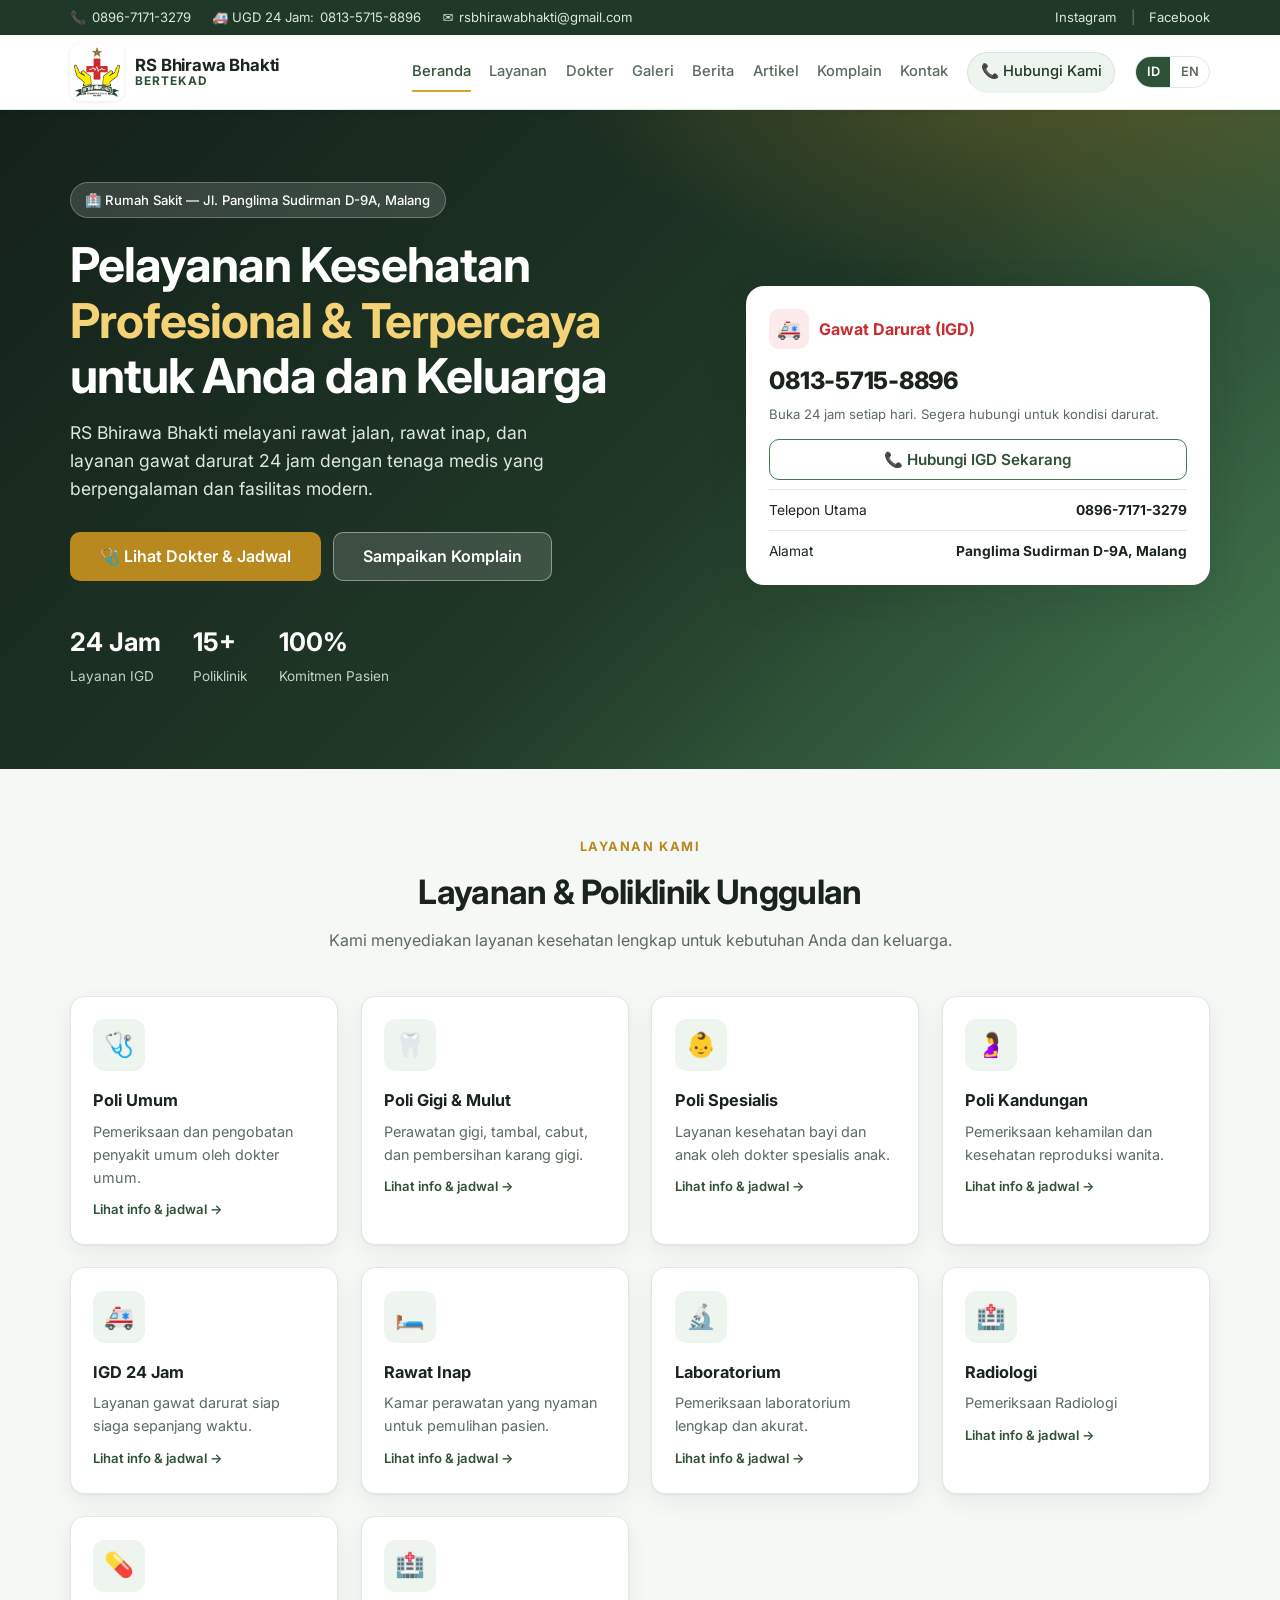
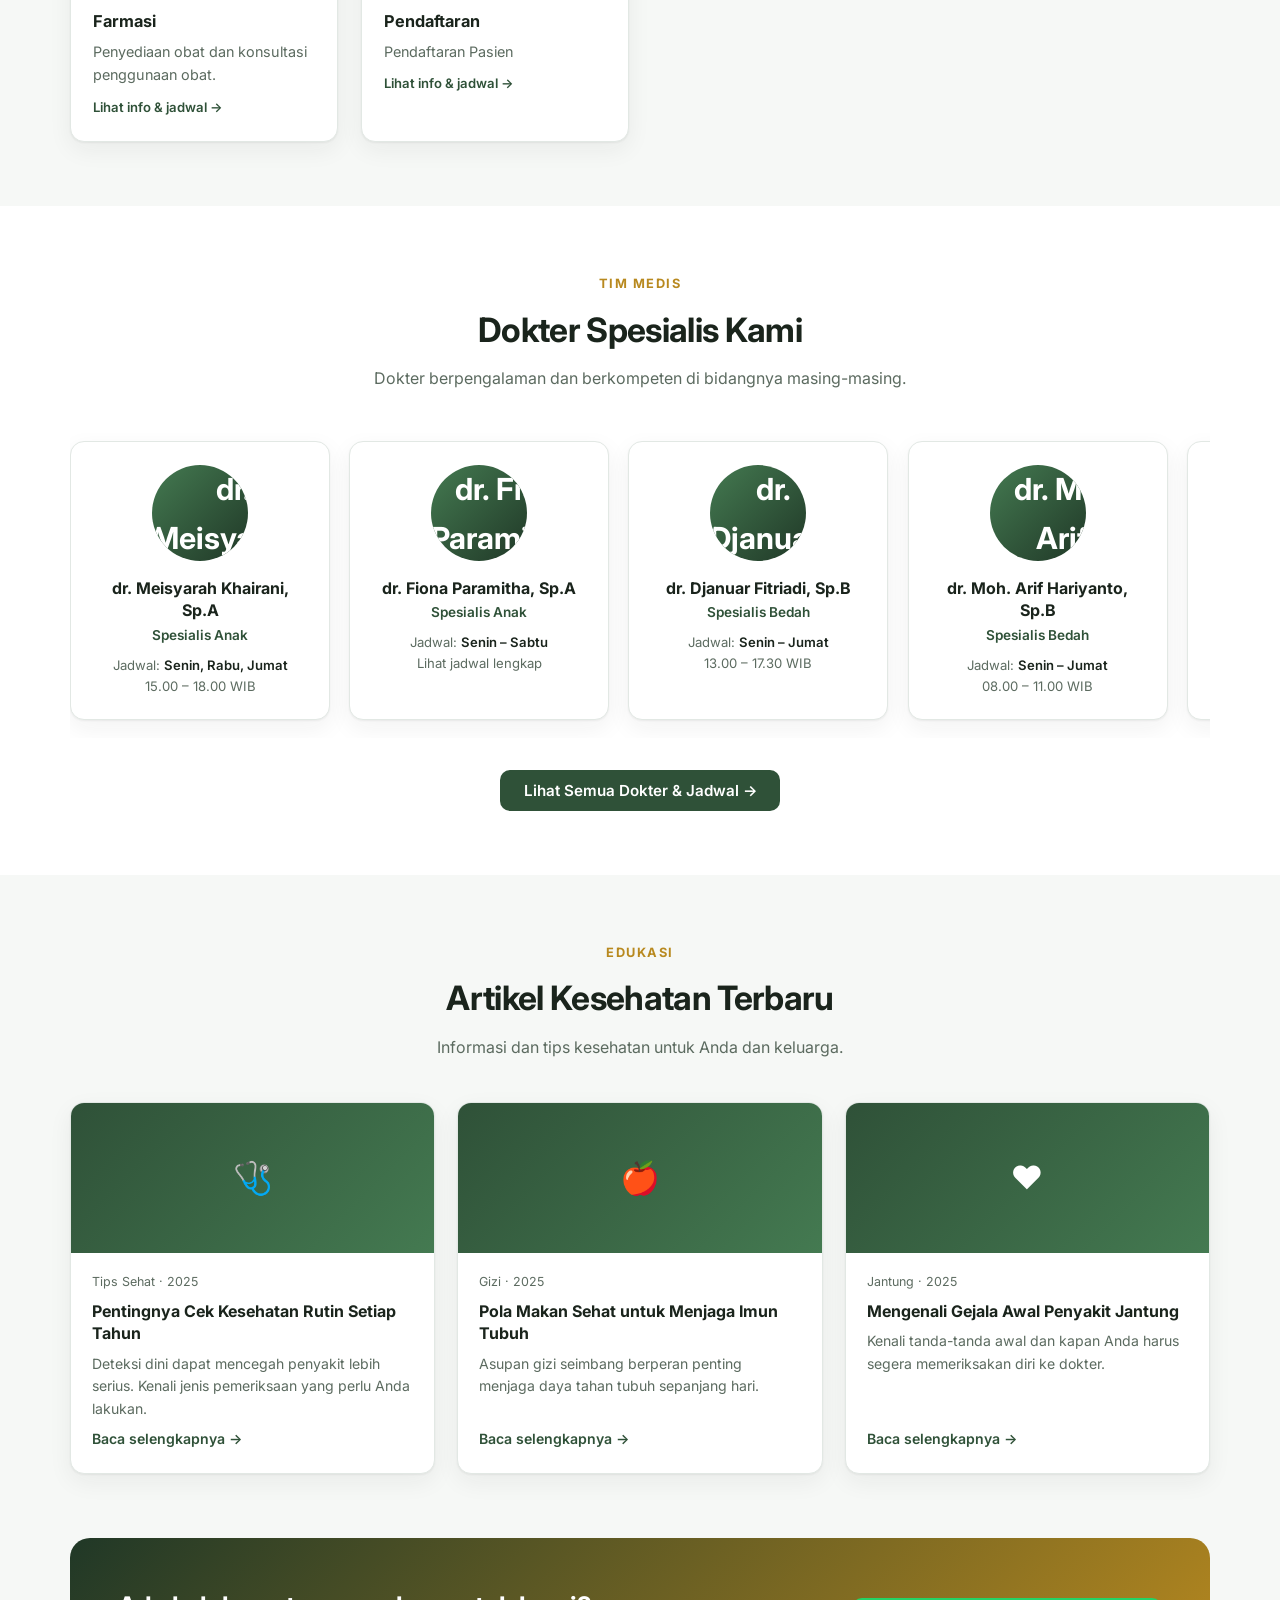
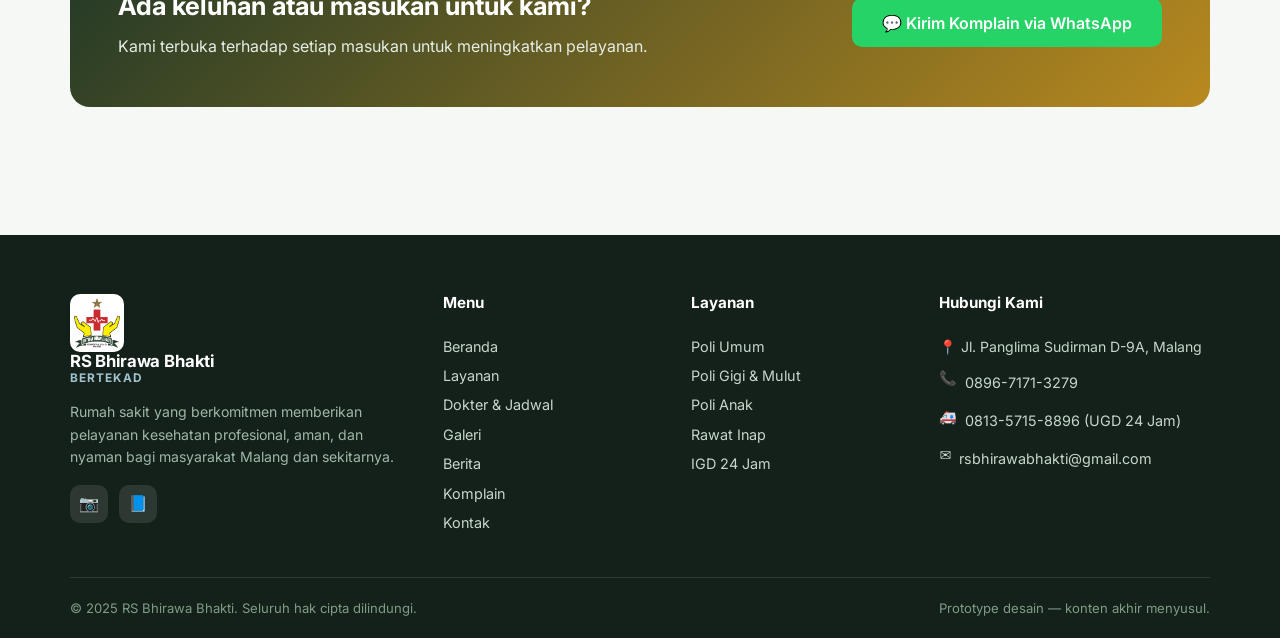
==== commit 433baebc: "chore(auto): perbarui jadwal dokter 2026-09-17T07:36Z [skip ci]" ====
--- a/index.html
+++ b/index.html
@@ -148,7 +148,7 @@
 <div class="card service-card" data-layanan="7" role="button" tabindex="0">
   <div class="icon">🏥</div>
   <h3>Radiologi</h3>
-  <p>Pemeriksaan laboratorium lengkap dan akurat.</p>
+  <p>Pemeriksaan Radiologi</p>
   <span class="service-more">Lihat info &amp; jadwal →</span>
 </div>
 <div class="card service-card" data-layanan="8" role="button" tabindex="0">
@@ -164,7 +164,7 @@
   <span class="service-more">Lihat info &amp; jadwal →</span>
 </div>
 </div>
-<script>window.LAYANAN_DATA = [{"nama": "Poli Umum", "ikon": "🩺", "deskripsi": "Pemeriksaan dan pengobatan penyakit umum oleh dokter umum.", "foto": "", "telepon": "0813‑5715‑889", "jadwal": "Senin – Sabtu, 08.00 – 20.00"}, {"nama": "Poli Gigi & Mulut", "ikon": "🦷", "deskripsi": "Perawatan gigi, tambal, cabut, dan pembersihan karang gigi.", "foto": "", "telepon": "0821-4626-0265", "jadwal": "Senin – Sabtu, 08.00 – 20.00"}, {"nama": "Poli Spesialis", "ikon": "👶", "deskripsi": "Layanan kesehatan bayi dan anak oleh dokter spesialis anak.", "foto": "", "telepon": "0895-3293-55059", "jadwal": "Senin – Sabtu, 08.00 – 20.00"}, {"nama": "Poli Kandungan", "ikon": "🤰", "deskripsi": "Pemeriksaan kehamilan dan kesehatan reproduksi wanita.", "foto": "", "telepon": "0812-4972-8456", "jadwal": "Senin – Sabtu, 08.00 – 20.00"}, {"nama": "IGD 24 Jam", "ikon": "🚑", "deskripsi": "Layanan gawat darurat siap siaga sepanjang waktu.", "foto": "", "telepon": "0813‑5715‑889", "jadwal": "24 Jam"}, {"nama": "Rawat Inap", "ikon": "🛏️", "deskripsi": "Kamar perawatan yang nyaman untuk pemulihan pasien.", "foto": "", "telepon": "0896-7171-3279", "jadwal": "24 Jam"}, {"nama": "Laboratorium", "ikon": "🔬", "deskripsi": "Pemeriksaan laboratorium lengkap dan akurat.", "foto": "", "telepon": "0812-1750-3657", "jadwal": "Senin – Sabtu, 07.00 – 15.00"}, {"nama": "Radiologi", "ikon": "🏥", "deskripsi": "Pemeriksaan laboratorium lengkap dan akurat.", "foto": "", "telepon": "", "jadwal": ""}, {"nama": "Farmasi", "ikon": "💊", "deskripsi": "Penyediaan obat dan konsultasi penggunaan obat.", "foto": "", "telepon": "0821-3211-8827", "jadwal": "24 Jam"}, {"nama": "Pendaftaran", "ikon": "🏥", "deskripsi": "Pendaftaran Pasien", "foto": "", "telepon": "0895-3293-54915", "jadwal": "24 Jam"}];</script>
+<script>window.LAYANAN_DATA = [{"nama": "Poli Umum", "ikon": "🩺", "deskripsi": "Pemeriksaan dan pengobatan penyakit umum oleh dokter umum.", "foto": "", "telepon": "0813‑5715‑889", "jadwal": "Senin – Sabtu, 08.00 – 20.00"}, {"nama": "Poli Gigi & Mulut", "ikon": "🦷", "deskripsi": "Perawatan gigi, tambal, cabut, dan pembersihan karang gigi.", "foto": "", "telepon": "0821-4626-0265", "jadwal": "Senin – Sabtu, 08.00 – 20.00"}, {"nama": "Poli Spesialis", "ikon": "👶", "deskripsi": "Layanan kesehatan bayi dan anak oleh dokter spesialis anak.", "foto": "", "telepon": "0895-3293-55059", "jadwal": "Senin – Sabtu, 08.00 – 20.00"}, {"nama": "Poli Kandungan", "ikon": "🤰", "deskripsi": "Pemeriksaan kehamilan dan kesehatan reproduksi wanita.", "foto": "", "telepon": "0812-4972-8456", "jadwal": "Senin – Sabtu, 08.00 – 20.00"}, {"nama": "IGD 24 Jam", "ikon": "🚑", "deskripsi": "Layanan gawat darurat siap siaga sepanjang waktu.", "foto": "", "telepon": "0813‑5715‑889", "jadwal": "24 Jam"}, {"nama": "Rawat Inap", "ikon": "🛏️", "deskripsi": "Kamar perawatan yang nyaman untuk pemulihan pasien.", "foto": "", "telepon": "0896-7171-3279", "jadwal": "24 Jam"}, {"nama": "Laboratorium", "ikon": "🔬", "deskripsi": "Pemeriksaan laboratorium lengkap dan akurat.", "foto": "", "telepon": "0812-1750-3657", "jadwal": "Senin – Sabtu, 07.00 – 15.00"}, {"nama": "Radiologi", "ikon": "🏥", "deskripsi": "Pemeriksaan Radiologi", "foto": "", "telepon": "0852-5872-7892", "jadwal": "Senin – Sabtu, 07.00 – 15.00"}, {"nama": "Farmasi", "ikon": "💊", "deskripsi": "Penyediaan obat dan konsultasi penggunaan obat.", "foto": "", "telepon": "0821-3211-8827", "jadwal": "24 Jam"}, {"nama": "Pendaftaran", "ikon": "🏥", "deskripsi": "Pendaftaran Pasien", "foto": "", "telepon": "0895-3293-54915", "jadwal": "24 Jam"}];</script>
       <!-- LAYANAN:SELESAI -->
     </div>
   </section>
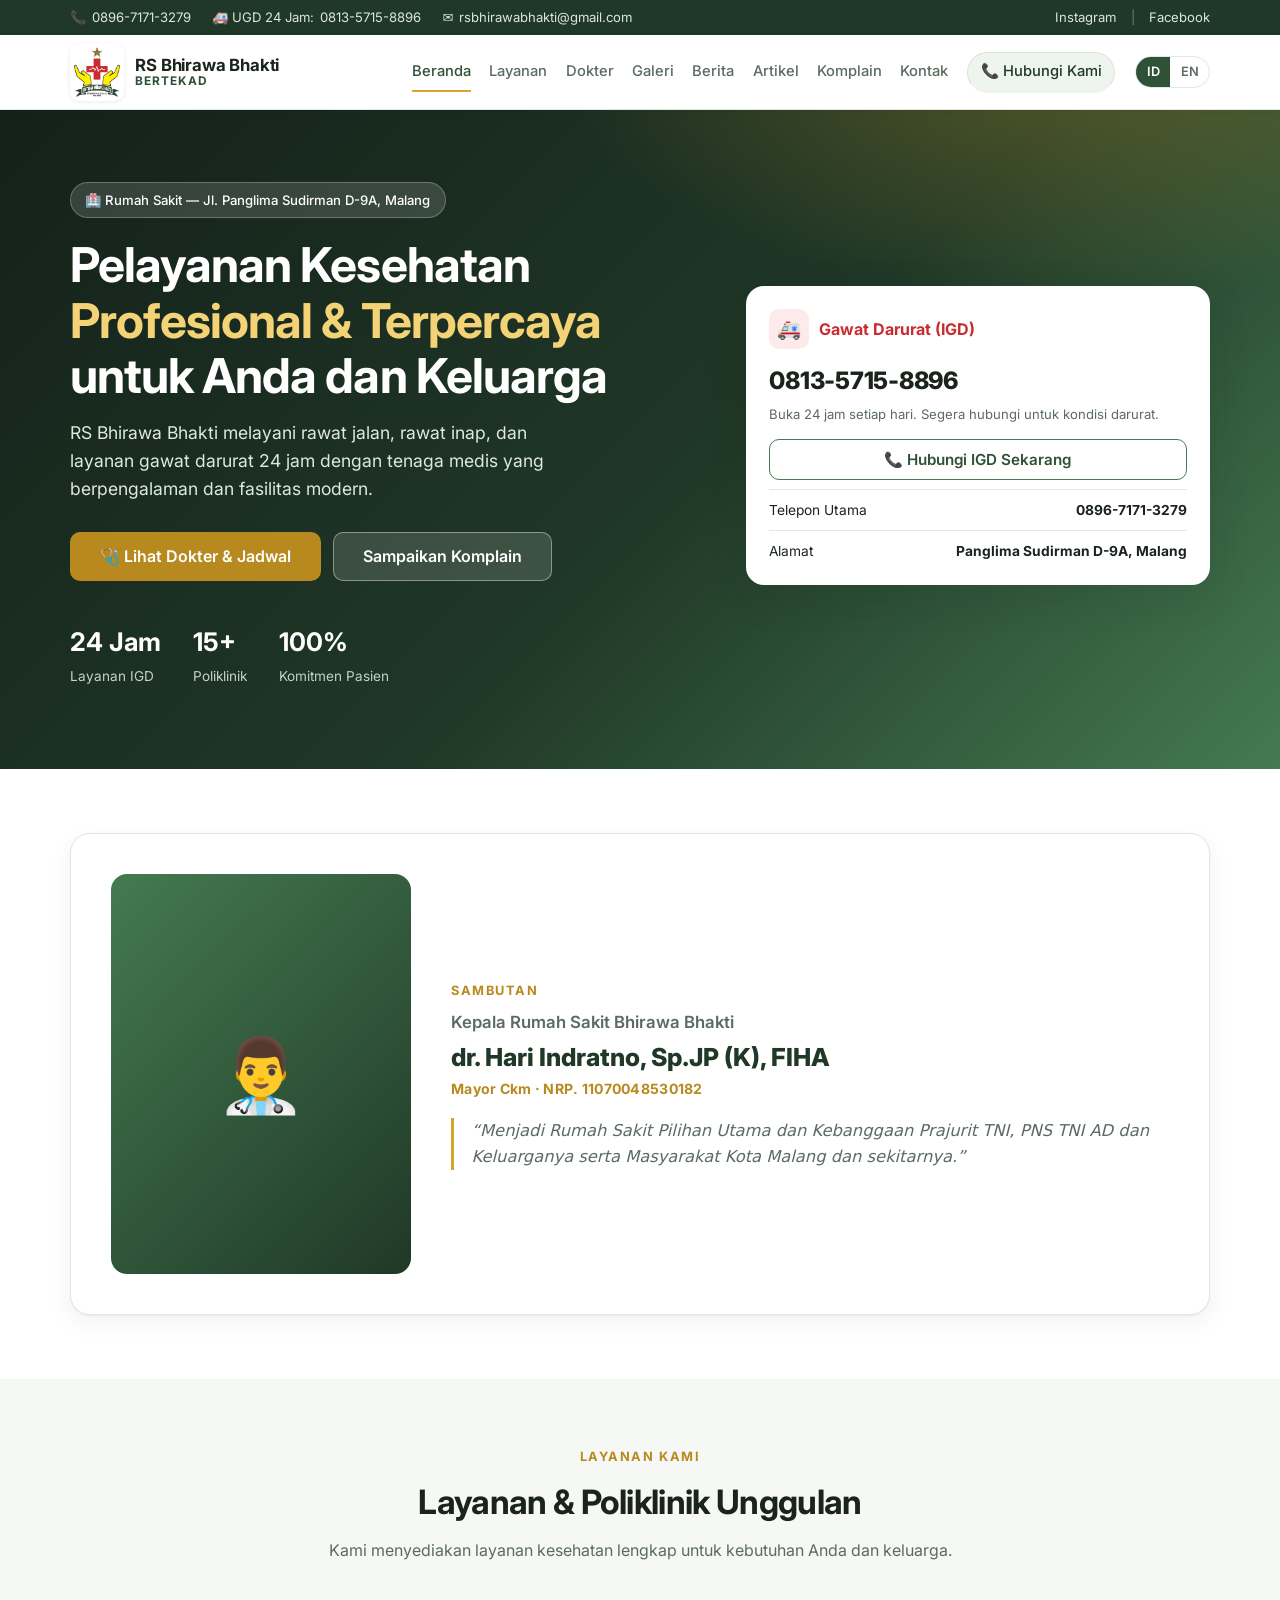
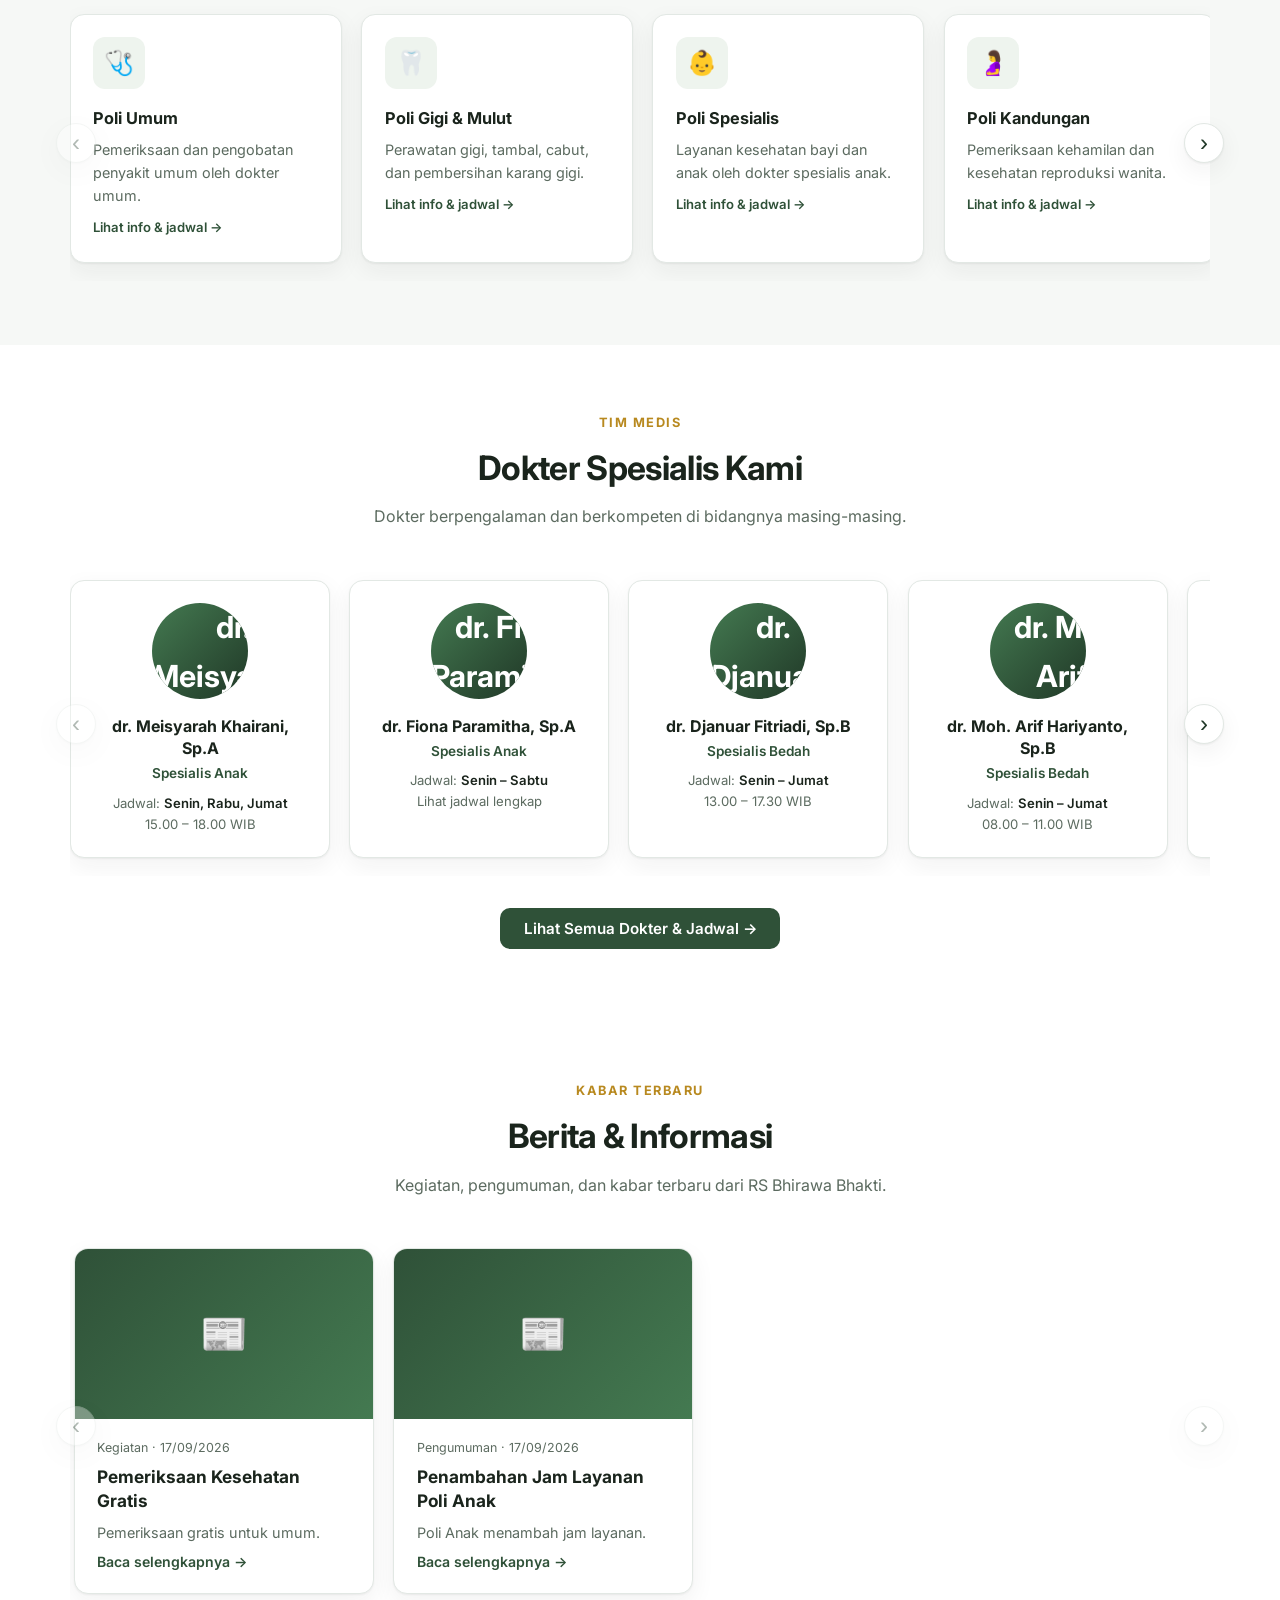
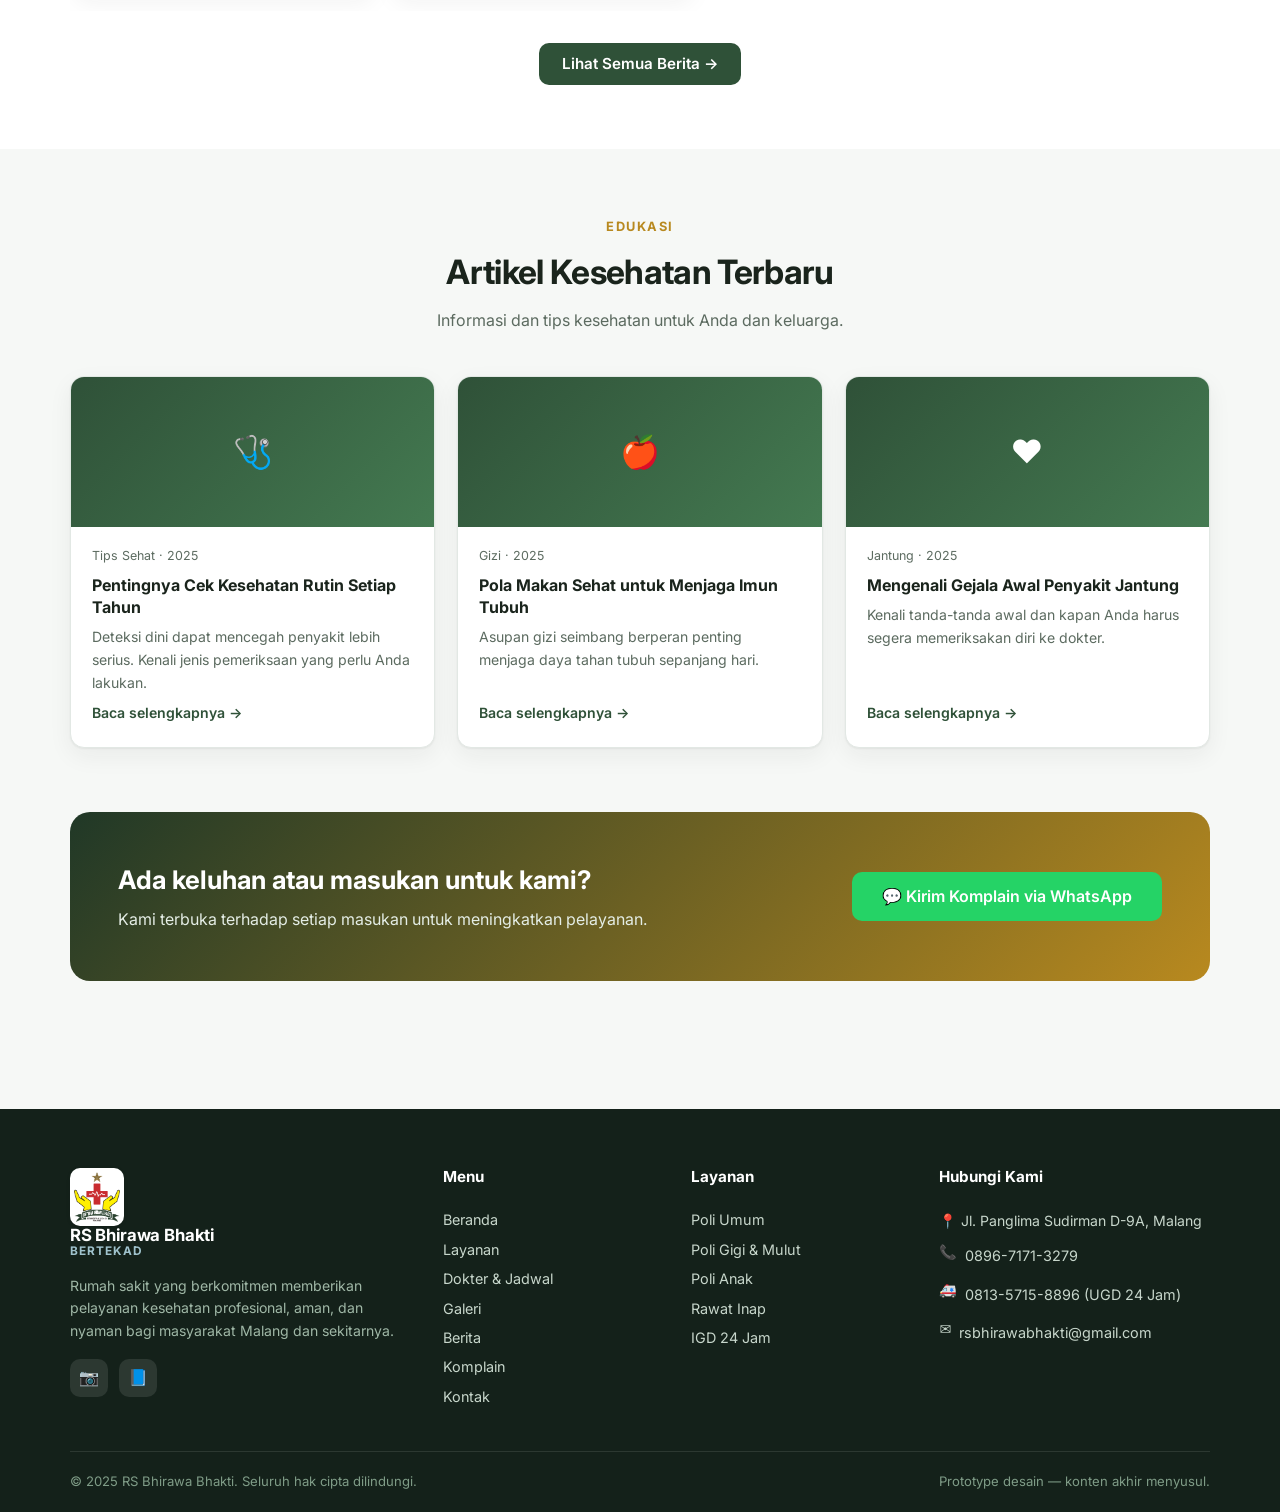
==== commit a4e5e260: "feat: beranda dashboard (Kepala RS, carousel layanan & berita, tombol geser)" ====
--- a/index.html
+++ b/index.html
@@ -93,6 +93,26 @@
     </div>
   </section>
 
+  <!-- Sambutan Kepala RS -->
+  <section class="section section-alt" id="kepala">
+    <div class="container">
+      <div class="kepala-card">
+        <div class="kepala-photo">
+          <!-- Ganti dengan foto Kepala RS. Contoh:
+               <img src="https://drive.google.com/thumbnail?id=ID_FOTO&sz=w800" alt="Foto Kepala RS"> -->
+          👨‍⚕️
+        </div>
+        <div class="kepala-body">
+          <span class="eyebrow">Sambutan</span>
+          <h2>Kepala Rumah Sakit Bhirawa Bhakti</h2>
+          <div class="kepala-nama">dr. Hari Indratno, Sp.JP (K), FIHA</div>
+          <div class="kepala-pangkat">Mayor Ckm · NRP. 11070048530182</div>
+          <p class="kepala-visi">“Menjadi Rumah Sakit Pilihan Utama dan Kebanggaan Prajurit TNI, PNS TNI AD dan Keluarganya serta Masyarakat Kota Malang dan sekitarnya.”</p>
+        </div>
+      </div>
+    </div>
+  </section>
+
   <!-- Services -->
   <section class="section" id="layanan">
     <div class="container">
@@ -102,7 +122,9 @@
         <p>Kami menyediakan layanan kesehatan lengkap untuk kebutuhan Anda dan keluarga.</p>
       </div>
       <!-- LAYANAN:MULAI -->
-<div class="grid grid-4">
+<div class="scroll-wrap">
+  <button type="button" class="scroll-btn scroll-btn-left" aria-label="Geser kiri">‹</button>
+  <div class="service-scroll">
 <div class="card service-card" data-layanan="0" role="button" tabindex="0">
   <div class="icon">🩺</div>
   <h3>Poli Umum</h3>
@@ -163,6 +185,8 @@
   <p>Pendaftaran Pasien</p>
   <span class="service-more">Lihat info &amp; jadwal →</span>
 </div>
+  </div>
+  <button type="button" class="scroll-btn scroll-btn-right" aria-label="Geser kanan">›</button>
 </div>
 <script>window.LAYANAN_DATA = [{"nama": "Poli Umum", "ikon": "🩺", "deskripsi": "Pemeriksaan dan pengobatan penyakit umum oleh dokter umum.", "foto": "", "telepon": "0813‑5715‑889", "jadwal": "Senin – Sabtu, 08.00 – 20.00"}, {"nama": "Poli Gigi & Mulut", "ikon": "🦷", "deskripsi": "Perawatan gigi, tambal, cabut, dan pembersihan karang gigi.", "foto": "", "telepon": "0821-4626-0265", "jadwal": "Senin – Sabtu, 08.00 – 20.00"}, {"nama": "Poli Spesialis", "ikon": "👶", "deskripsi": "Layanan kesehatan bayi dan anak oleh dokter spesialis anak.", "foto": "", "telepon": "0895-3293-55059", "jadwal": "Senin – Sabtu, 08.00 – 20.00"}, {"nama": "Poli Kandungan", "ikon": "🤰", "deskripsi": "Pemeriksaan kehamilan dan kesehatan reproduksi wanita.", "foto": "", "telepon": "0812-4972-8456", "jadwal": "Senin – Sabtu, 08.00 – 20.00"}, {"nama": "IGD 24 Jam", "ikon": "🚑", "deskripsi": "Layanan gawat darurat siap siaga sepanjang waktu.", "foto": "", "telepon": "0813‑5715‑889", "jadwal": "24 Jam"}, {"nama": "Rawat Inap", "ikon": "🛏️", "deskripsi": "Kamar perawatan yang nyaman untuk pemulihan pasien.", "foto": "", "telepon": "0896-7171-3279", "jadwal": "24 Jam"}, {"nama": "Laboratorium", "ikon": "🔬", "deskripsi": "Pemeriksaan laboratorium lengkap dan akurat.", "foto": "", "telepon": "0812-1750-3657", "jadwal": "Senin – Sabtu, 07.00 – 15.00"}, {"nama": "Radiologi", "ikon": "🏥", "deskripsi": "Pemeriksaan Radiologi", "foto": "", "telepon": "0852-5872-7892", "jadwal": "Senin – Sabtu, 07.00 – 15.00"}, {"nama": "Farmasi", "ikon": "💊", "deskripsi": "Penyediaan obat dan konsultasi penggunaan obat.", "foto": "", "telepon": "0821-3211-8827", "jadwal": "24 Jam"}, {"nama": "Pendaftaran", "ikon": "🏥", "deskripsi": "Pendaftaran Pasien", "foto": "", "telepon": "0895-3293-54915", "jadwal": "24 Jam"}];</script>
       <!-- LAYANAN:SELESAI -->
@@ -178,7 +202,9 @@
         <p>Dokter berpengalaman dan berkompeten di bidangnya masing-masing.</p>
       </div>
       <!-- DOKTER:MULAI -->
-<div class="doctor-scroll">
+<div class="scroll-wrap">
+  <button type="button" class="scroll-btn scroll-btn-left" aria-label="Geser kiri">‹</button>
+  <div class="doctor-scroll">
 <div class="card doctor-card">
   <div class="doctor-avatar"><img src="https://drive.google.com/thumbnail?id=1T4OqUbDT-5EgD0_cxNVlL0_0F483kYtg&amp;sz=w400" alt="dr. Meisyarah Khairani, Sp.A" loading="lazy"></div>
   <h3>dr. Meisyarah Khairani, Sp.A</h3>
@@ -281,10 +307,53 @@
   <div class="spec">Gigi Spesialis</div>
   <div class="schedule">Jadwal: <b>Sabtu</b><br />08.00 – 11.00 WIB</div>
 </div>
+  </div>
+  <button type="button" class="scroll-btn scroll-btn-right" aria-label="Geser kanan">›</button>
 </div>
       <!-- DOKTER:SELESAI -->
       <div style="text-align:center; margin-top:2rem;">
         <a href="dokter.html" class="btn btn-primary">Lihat Semua Dokter &amp; Jadwal →</a>
+      </div>
+    </div>
+  </section>
+
+  <!-- Berita Terbaru -->
+  <section class="section section-alt" id="berita-home">
+    <div class="container">
+      <div class="section-head">
+        <span class="eyebrow">Kabar Terbaru</span>
+        <h2>Berita &amp; Informasi</h2>
+        <p>Kegiatan, pengumuman, dan kabar terbaru dari RS Bhirawa Bhakti.</p>
+      </div>
+      <!-- BERITA_HOME:MULAI -->
+<div class="scroll-wrap">
+  <button type="button" class="scroll-btn scroll-btn-left" aria-label="Geser kiri">‹</button>
+  <div class="news-scroll">
+<div class="card news-card" data-berita="0" role="button" tabindex="0">
+  <div class="news-thumb">📰</div>
+  <div class="news-body">
+    <span class="meta">Kegiatan · 17/09/2026</span>
+    <h3>Pemeriksaan Kesehatan Gratis</h3>
+    <p>Pemeriksaan gratis untuk umum.</p>
+    <span class="more">Baca selengkapnya →</span>
+  </div>
+</div>
+<div class="card news-card" data-berita="1" role="button" tabindex="0">
+  <div class="news-thumb">📰</div>
+  <div class="news-body">
+    <span class="meta">Pengumuman · 17/09/2026</span>
+    <h3>Penambahan Jam Layanan Poli Anak</h3>
+    <p>Poli Anak menambah jam layanan.</p>
+    <span class="more">Baca selengkapnya →</span>
+  </div>
+</div>
+  </div>
+  <button type="button" class="scroll-btn scroll-btn-right" aria-label="Geser kanan">›</button>
+</div>
+<script>window.BERITA_DATA = [{"judul": "Pemeriksaan Kesehatan Gratis", "tanggal": "17/09/2026", "kategori": "Kegiatan", "ringkasan": "Pemeriksaan gratis untuk umum.", "isi": "Pemeriksaan gratis di RS Bhirawa Bhakti.Syarat: bawa KTP.", "foto": ""}, {"judul": "Penambahan Jam Layanan Poli Anak", "tanggal": "17/09/2026", "kategori": "Pengumuman", "ringkasan": "Poli Anak menambah jam layanan.", "isi": "Mulai bulan ini Poli Anak melayani lebih lama.", "foto": ""}];</script>
+      <!-- BERITA_HOME:SELESAI -->
+      <div style="text-align:center; margin-top:2rem;">
+        <a href="berita.html" class="btn btn-primary">Lihat Semua Berita →</a>
       </div>
     </div>
   </section>
@@ -413,6 +482,19 @@
     </div>
   </div>
 
+  <!-- Modal berita (diisi JS dari window.BERITA_DATA) -->
+  <div class="modal-overlay" id="beritaModal" hidden>
+    <div class="modal modal-wide" role="dialog" aria-modal="true" aria-labelledby="bJudul">
+      <button class="modal-close" id="beritaModalClose" aria-label="Tutup">✕</button>
+      <div class="modal-photo" id="bFoto" hidden></div>
+      <div class="modal-info" id="bMeta" hidden>
+        <span class="mi-value" id="bMetaVal"></span>
+      </div>
+      <h3 id="bJudul"></h3>
+      <div class="modal-article" id="bIsi"></div>
+    </div>
+  </div>
+
   <script src="assets/main.js"></script>
 </body>
 </html>
--- a/assets/style.css
+++ b/assets/style.css
@@ -429,3 +429,58 @@
 @media (max-width: 760px) {
   .gallery-grid { grid-template-columns: 1fr; }
 }
+
+/* ---------- Kepala RS ---------- */
+.kepala-card {
+  display: grid; grid-template-columns: 300px 1fr; gap: 2.5rem; align-items: center;
+  background: var(--card); border: 1px solid var(--border); border-radius: 20px;
+  padding: 2.5rem; box-shadow: var(--shadow);
+}
+.kepala-photo {
+  width: 100%; aspect-ratio: 3 / 4; border-radius: 16px; overflow: hidden;
+  background: linear-gradient(135deg, var(--primary-600), var(--primary-800));
+  display: grid; place-items: center; color: #fff; font-size: 4.5rem;
+}
+.kepala-photo img { width: 100%; height: 100%; object-fit: cover; }
+.kepala-body h2 { font-size: 1.05rem; color: var(--muted); font-weight: 600; margin-bottom: .3rem; }
+.kepala-nama { font-size: 1.55rem; font-weight: 800; color: var(--primary-800); line-height: 1.3; }
+.kepala-pangkat { font-size: .88rem; color: var(--accent-600); font-weight: 700; letter-spacing: .02em; margin: .3rem 0 1.1rem; }
+.kepala-visi { color: var(--muted); font-size: 1.02rem; font-style: italic; border-left: 3px solid var(--accent); padding-left: 1.1rem; }
+
+/* ---------- Carousel geser (tombol + scroll) ---------- */
+.scroll-wrap { position: relative; }
+.scroll-btn {
+  position: absolute; top: 50%; transform: translateY(-50%); z-index: 5;
+  width: 40px; height: 40px; border-radius: 50%; border: 1px solid var(--border);
+  background: #fff; color: var(--primary-800); font-size: 1.5rem; line-height: 1;
+  cursor: pointer; box-shadow: var(--shadow); display: grid; place-items: center;
+  transition: .15s ease; padding: 0;
+}
+.scroll-btn:hover { background: var(--primary-50); }
+.scroll-btn:disabled { opacity: .35; cursor: default; }
+.scroll-btn-left { left: -14px; }
+.scroll-btn-right { right: -14px; }
+
+.service-scroll {
+  display: flex; gap: 1.2rem; overflow-x: auto;
+  padding: .5rem .25rem 1.1rem; scroll-snap-type: x mandatory;
+  -webkit-overflow-scrolling: touch; scrollbar-width: thin;
+}
+.service-scroll .service-card { flex: 0 0 auto; width: 272px; scroll-snap-align: start; }
+
+.news-scroll {
+  display: flex; gap: 1.2rem; overflow-x: auto;
+  padding: .5rem .25rem 1.1rem; scroll-snap-type: x mandatory;
+  -webkit-overflow-scrolling: touch; scrollbar-width: thin;
+}
+.news-scroll .news-card { flex: 0 0 auto; width: 300px; flex-direction: column; scroll-snap-align: start; }
+.news-scroll .news-thumb { flex: none; height: 170px; }
+
+/* ---------- Responsif Kepala RS & carousel ---------- */
+@media (max-width: 900px) {
+  .kepala-card { grid-template-columns: 1fr; padding: 1.8rem; }
+  .kepala-photo { max-width: 260px; }
+}
+@media (max-width: 760px) {
+  .scroll-btn { display: none; }
+}
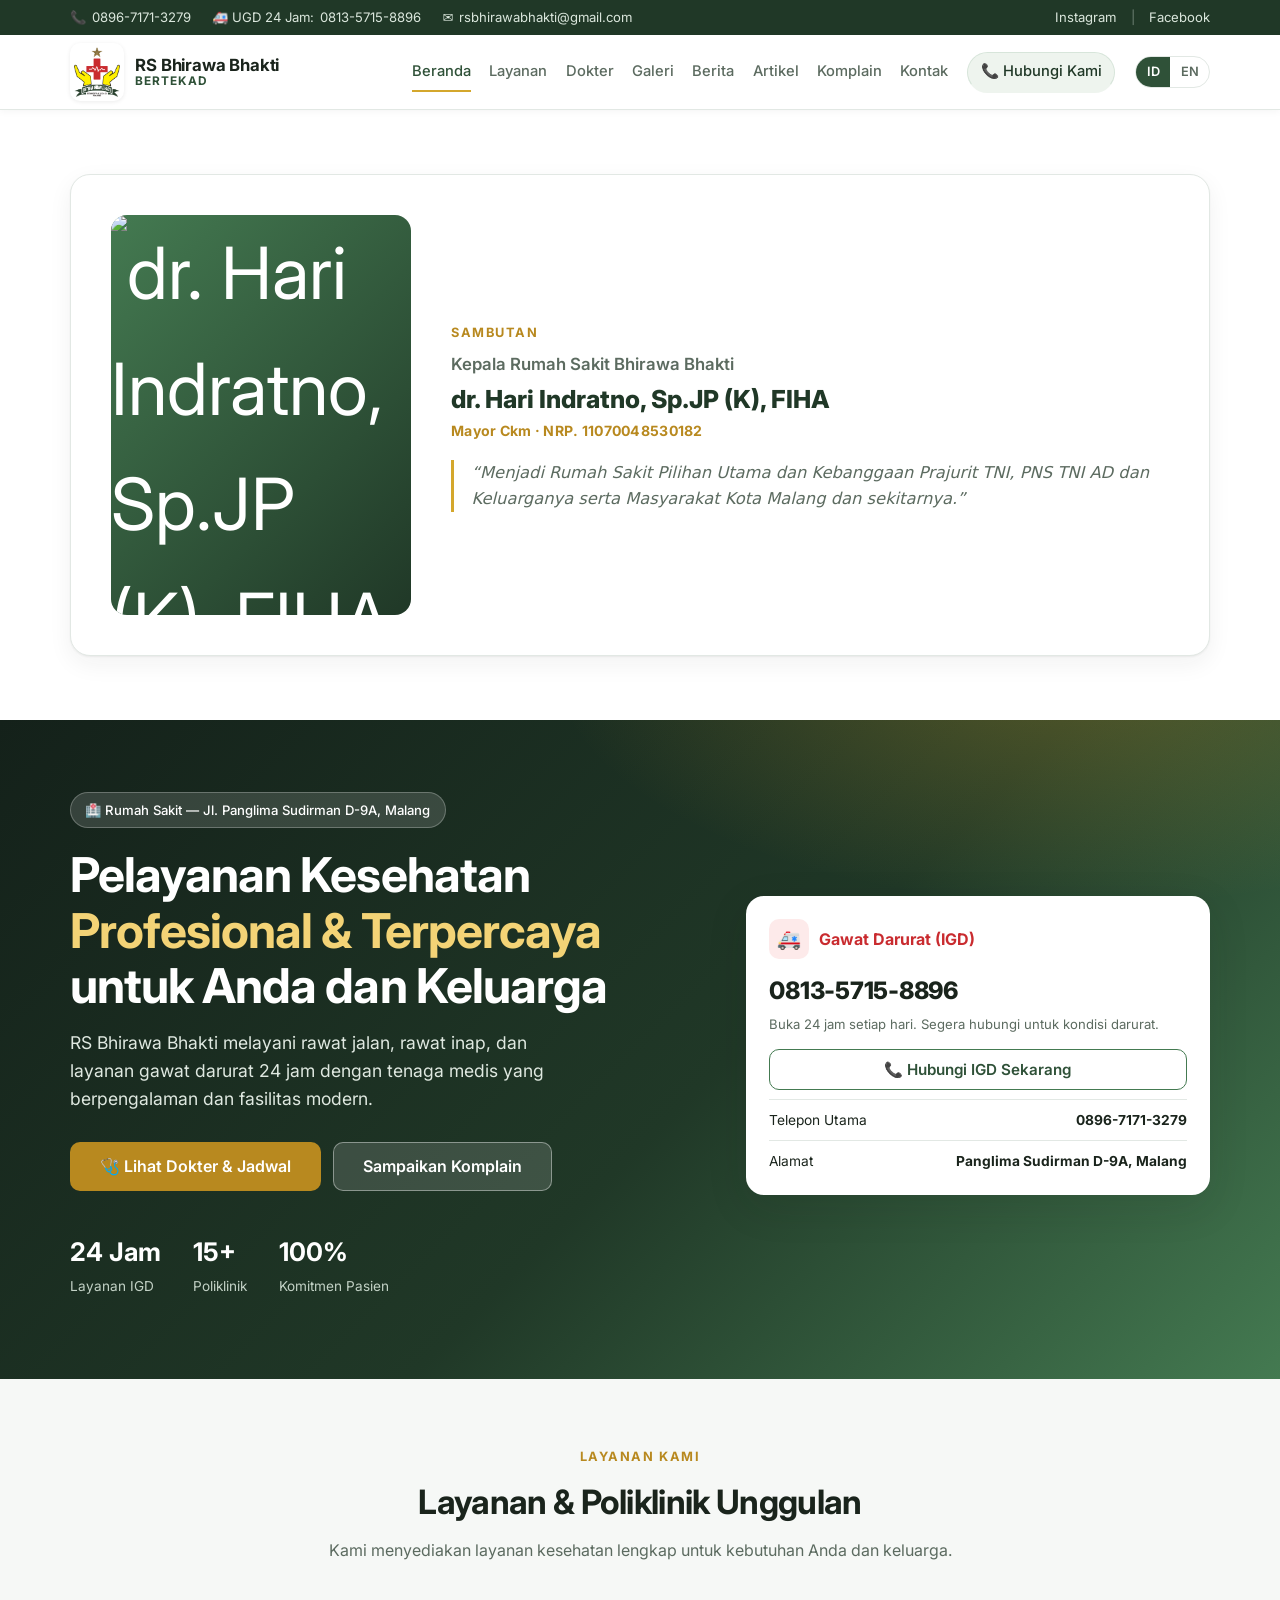
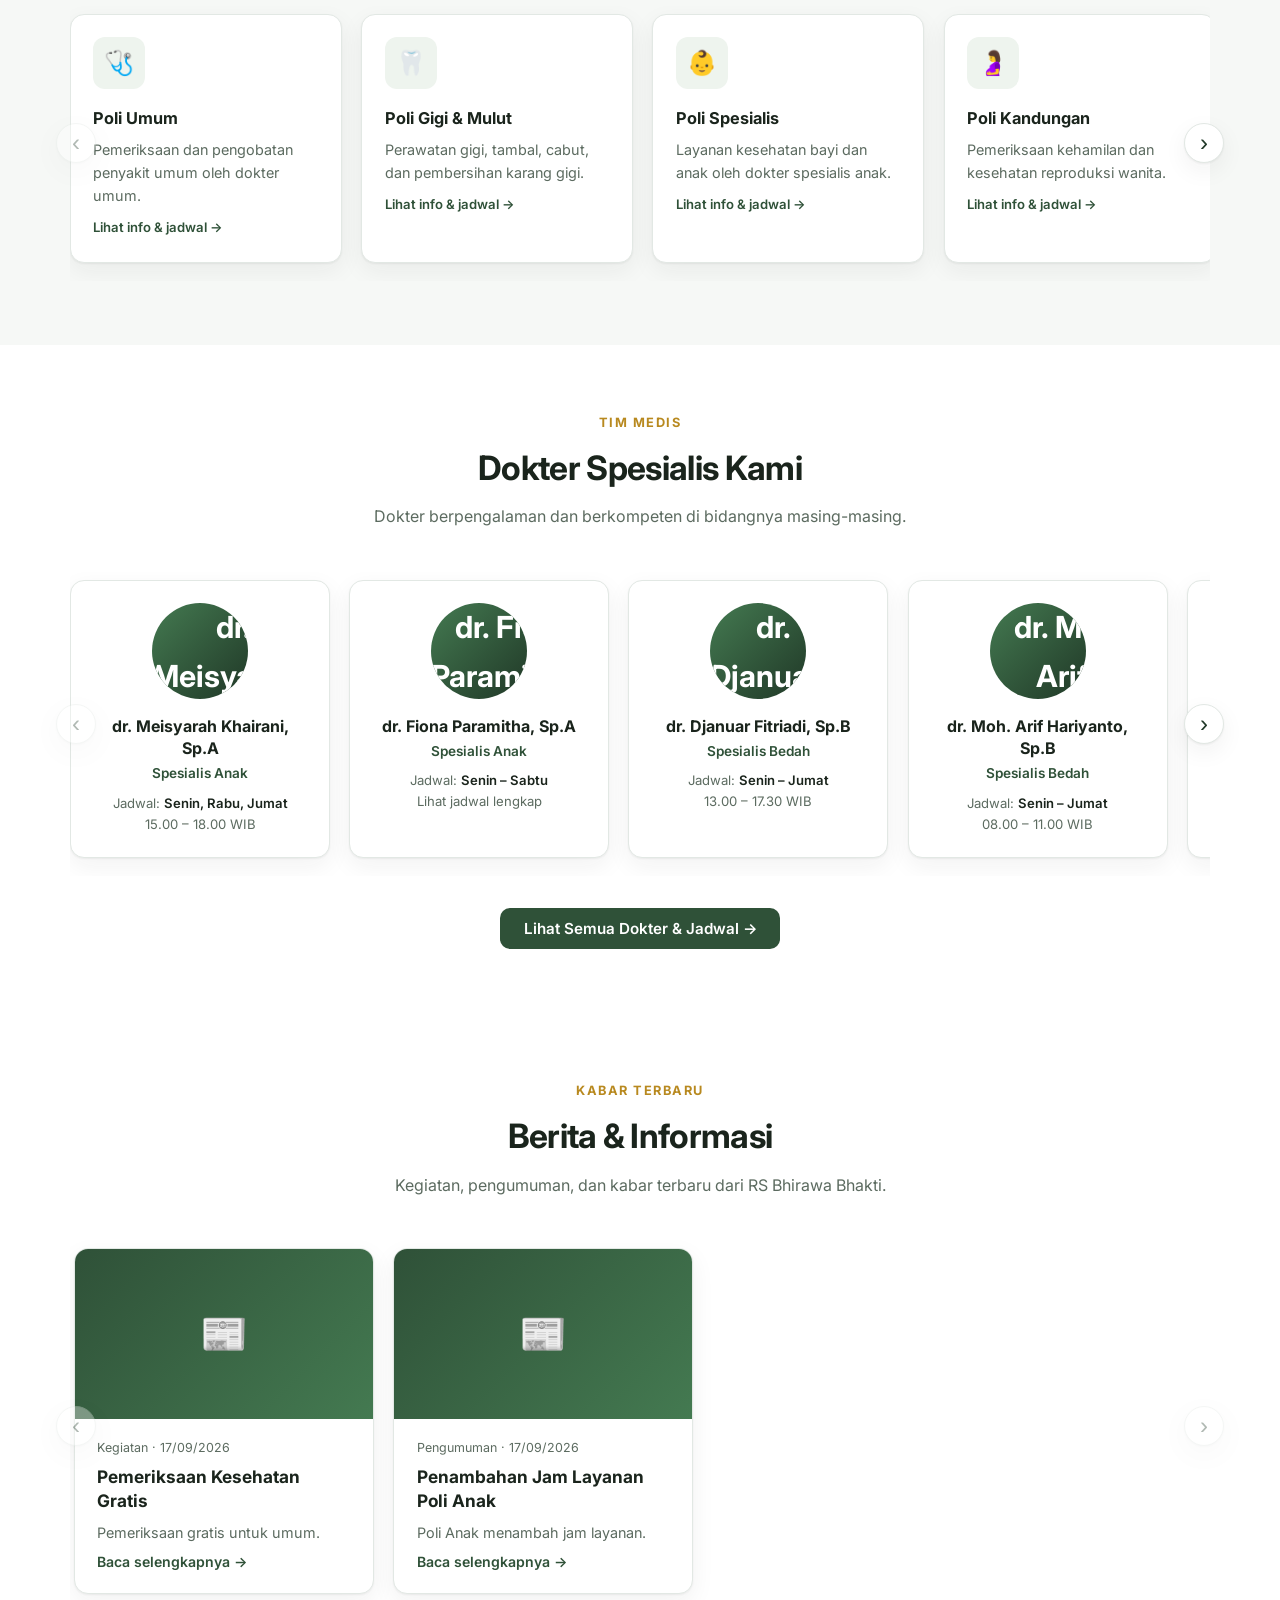
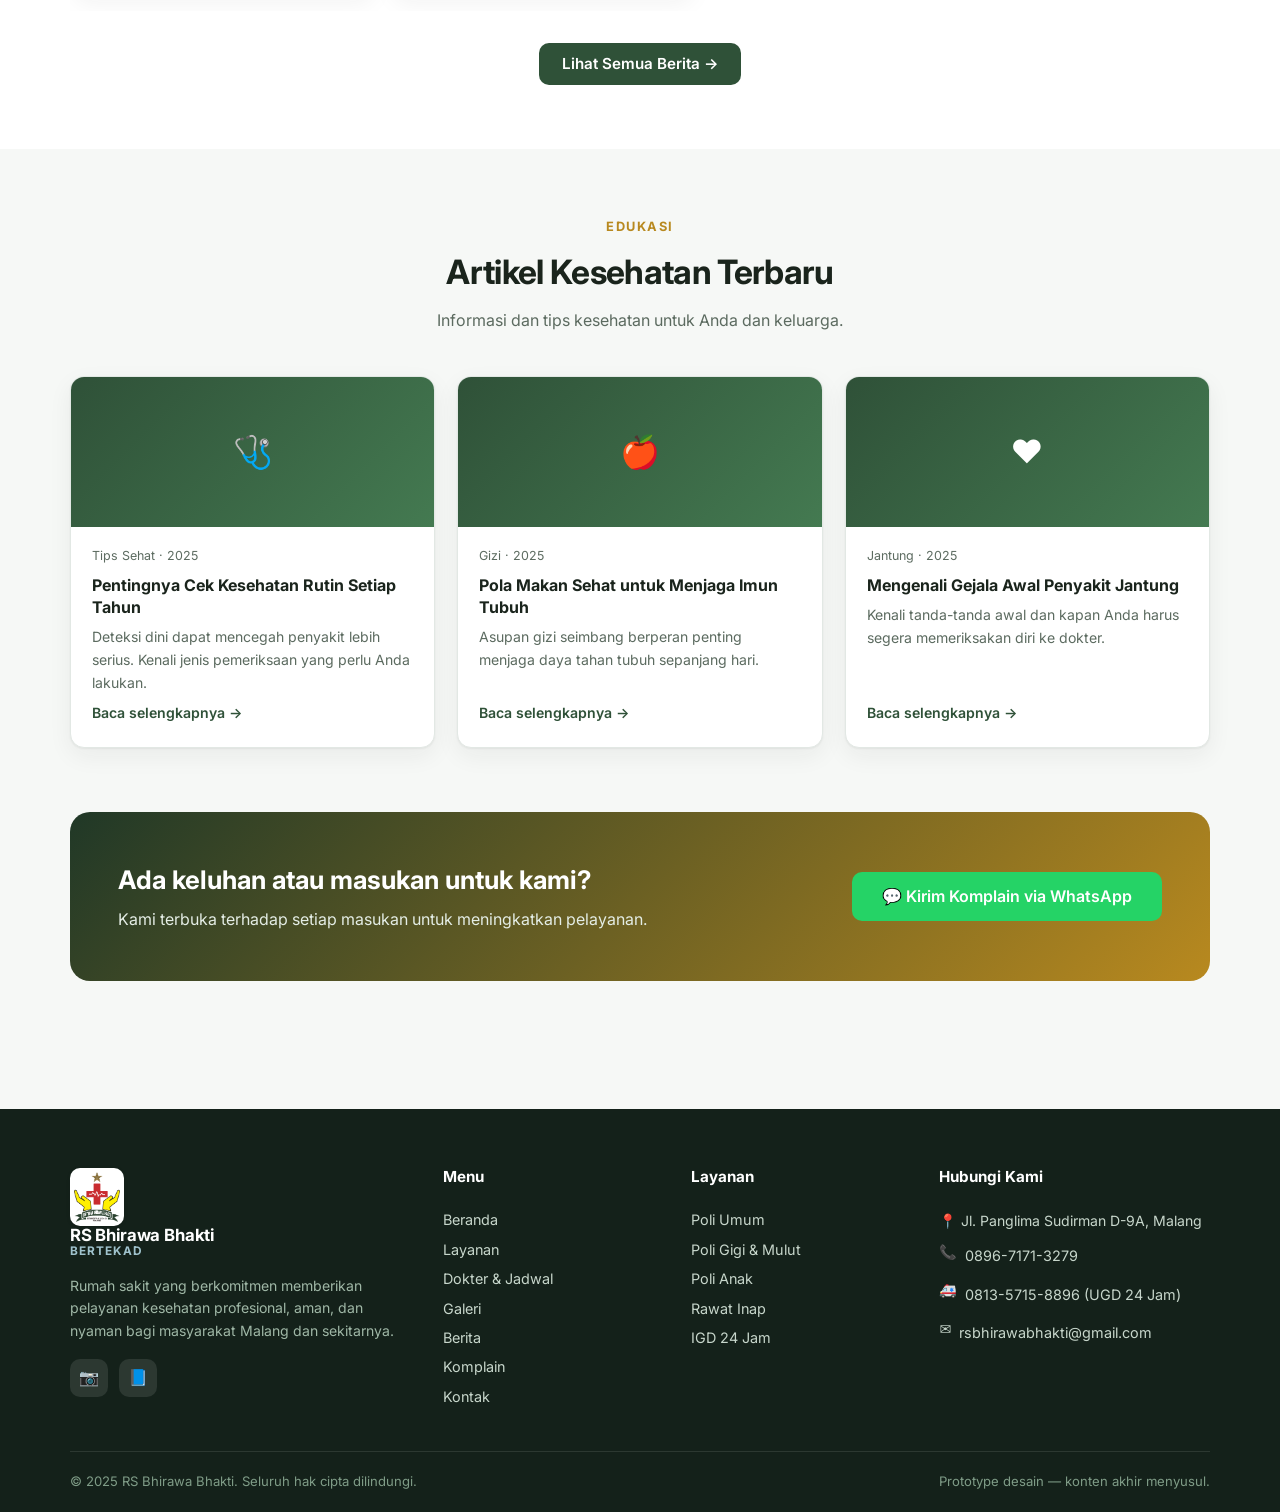
==== commit 6d0bfab2: "feat: pasang foto Kepala RS & pindah ke paling atas" ====
--- a/index.html
+++ b/index.html
@@ -54,6 +54,24 @@
     </div>
   </header>
 
+  <!-- Sambutan Kepala RS -->
+  <section class="section section-alt" id="kepala">
+    <div class="container">
+      <div class="kepala-card">
+        <div class="kepala-photo">
+          <img src="https://drive.google.com/thumbnail?id=1BHjnWB3Sl0i41F3qxNZHnWisSs2NXqrS&amp;sz=w800" alt="dr. Hari Indratno, Sp.JP (K), FIHA">
+        </div>
+        <div class="kepala-body">
+          <span class="eyebrow">Sambutan</span>
+          <h2>Kepala Rumah Sakit Bhirawa Bhakti</h2>
+          <div class="kepala-nama">dr. Hari Indratno, Sp.JP (K), FIHA</div>
+          <div class="kepala-pangkat">Mayor Ckm · NRP. 11070048530182</div>
+          <p class="kepala-visi">“Menjadi Rumah Sakit Pilihan Utama dan Kebanggaan Prajurit TNI, PNS TNI AD dan Keluarganya serta Masyarakat Kota Malang dan sekitarnya.”</p>
+        </div>
+      </div>
+    </div>
+  </section>
+
   <!-- Hero -->
   <section class="hero">
     <div class="container">
@@ -93,26 +111,6 @@
     </div>
   </section>
 
-  <!-- Sambutan Kepala RS -->
-  <section class="section section-alt" id="kepala">
-    <div class="container">
-      <div class="kepala-card">
-        <div class="kepala-photo">
-          <!-- Ganti dengan foto Kepala RS. Contoh:
-               <img src="https://drive.google.com/thumbnail?id=ID_FOTO&sz=w800" alt="Foto Kepala RS"> -->
-          👨‍⚕️
-        </div>
-        <div class="kepala-body">
-          <span class="eyebrow">Sambutan</span>
-          <h2>Kepala Rumah Sakit Bhirawa Bhakti</h2>
-          <div class="kepala-nama">dr. Hari Indratno, Sp.JP (K), FIHA</div>
-          <div class="kepala-pangkat">Mayor Ckm · NRP. 11070048530182</div>
-          <p class="kepala-visi">“Menjadi Rumah Sakit Pilihan Utama dan Kebanggaan Prajurit TNI, PNS TNI AD dan Keluarganya serta Masyarakat Kota Malang dan sekitarnya.”</p>
-        </div>
-      </div>
-    </div>
-  </section>
-
   <!-- Services -->
   <section class="section" id="layanan">
     <div class="container">
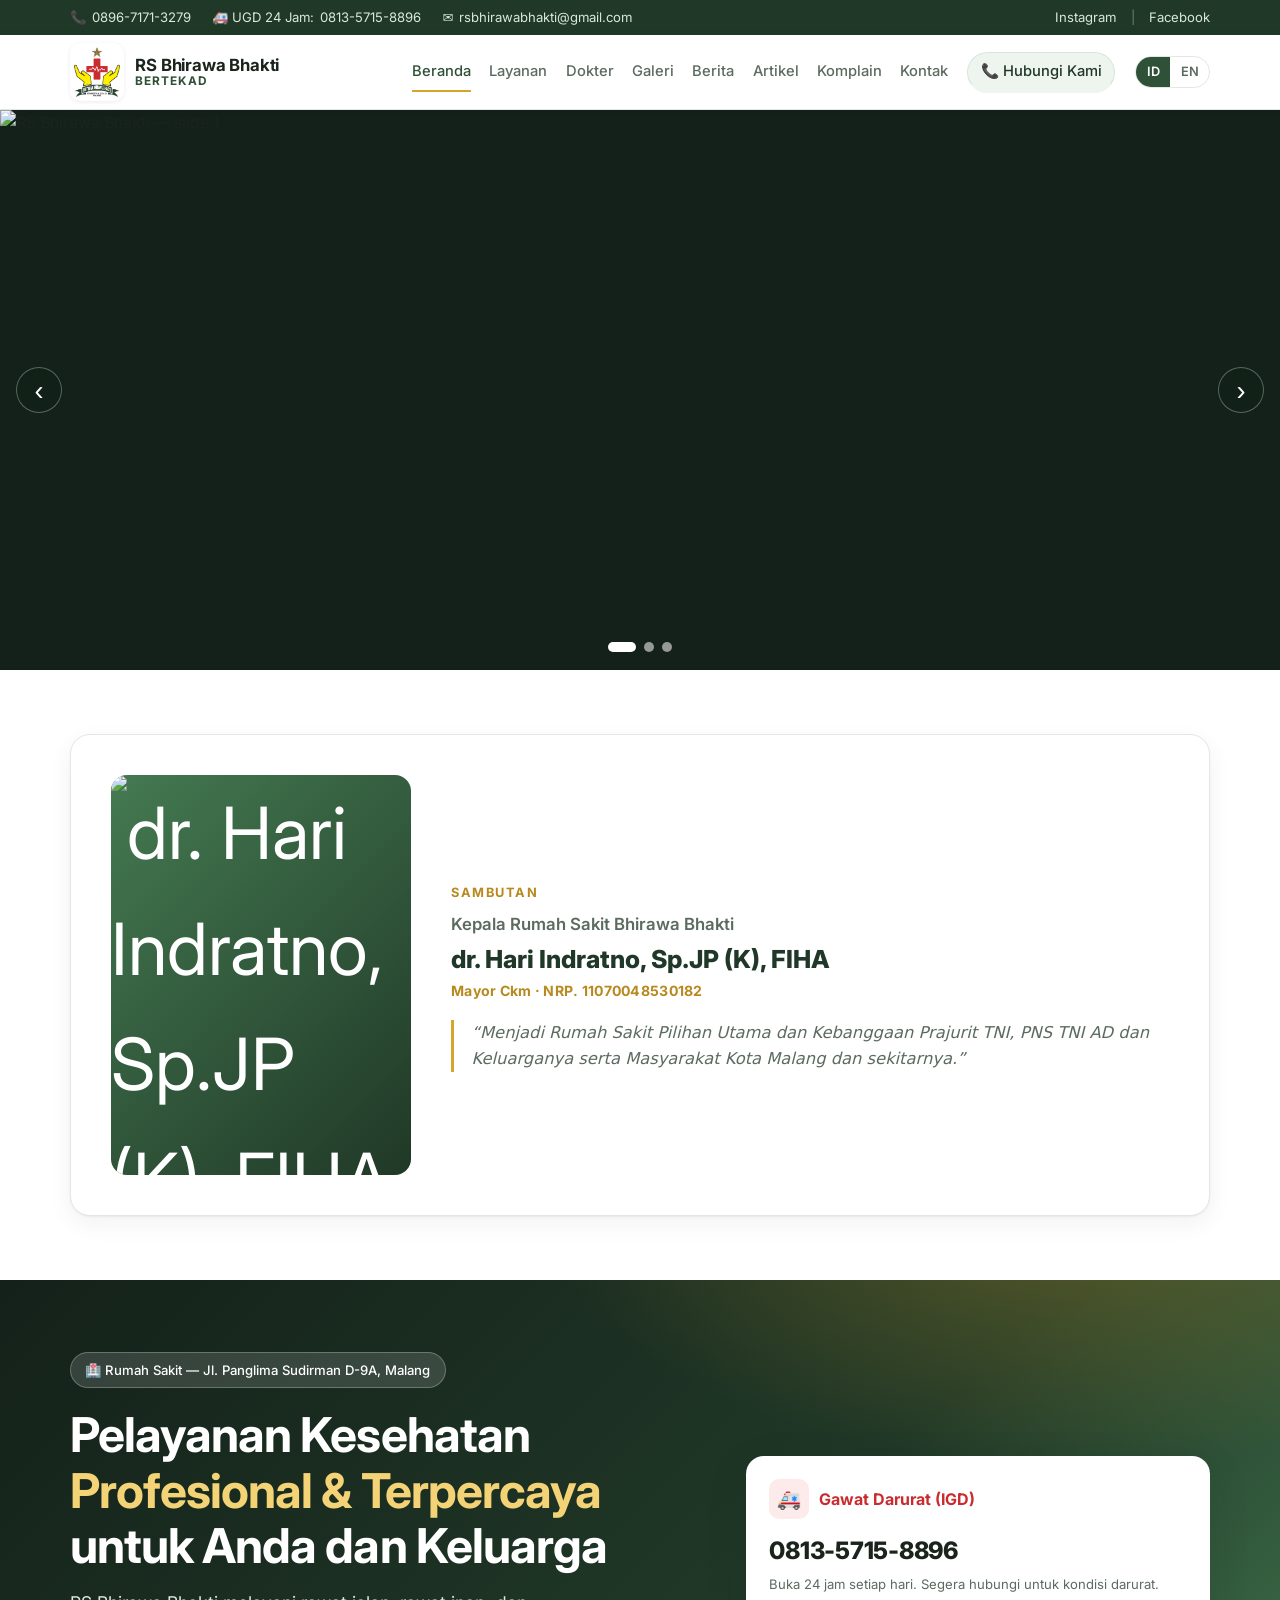
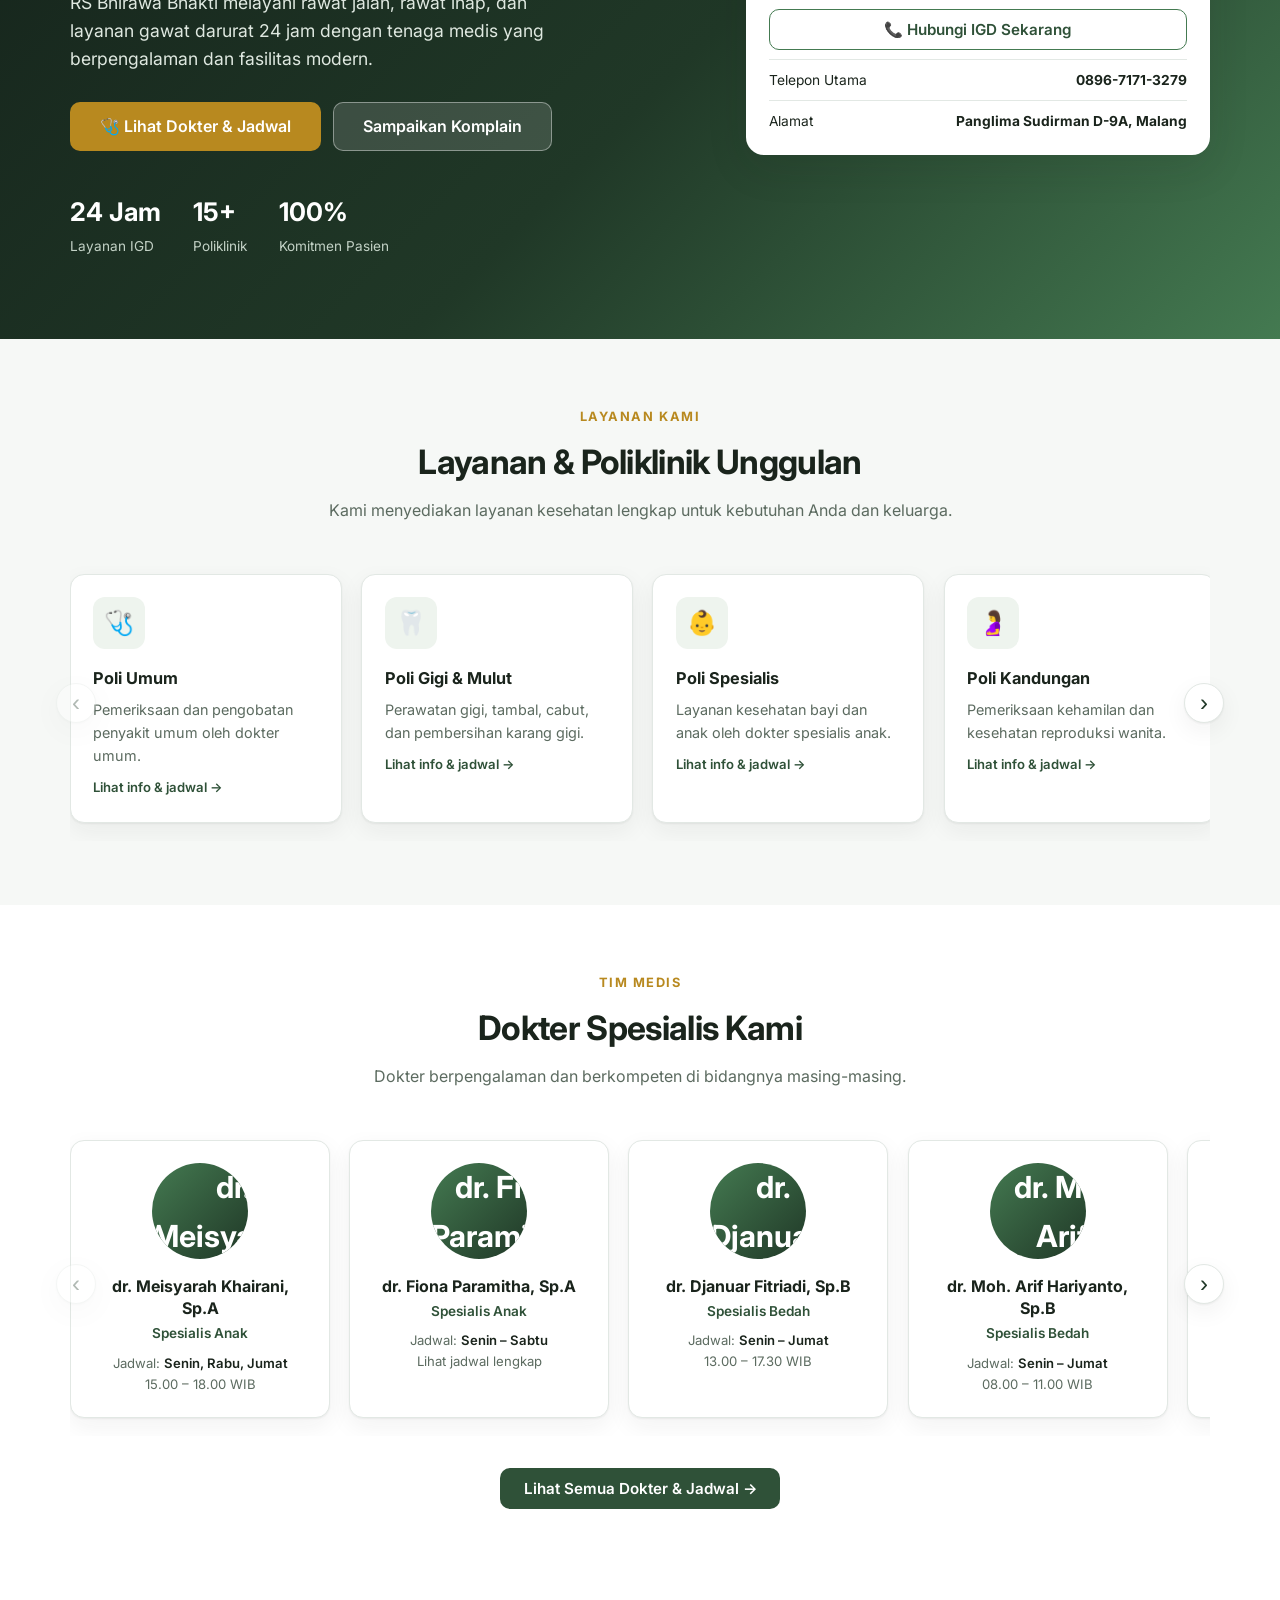
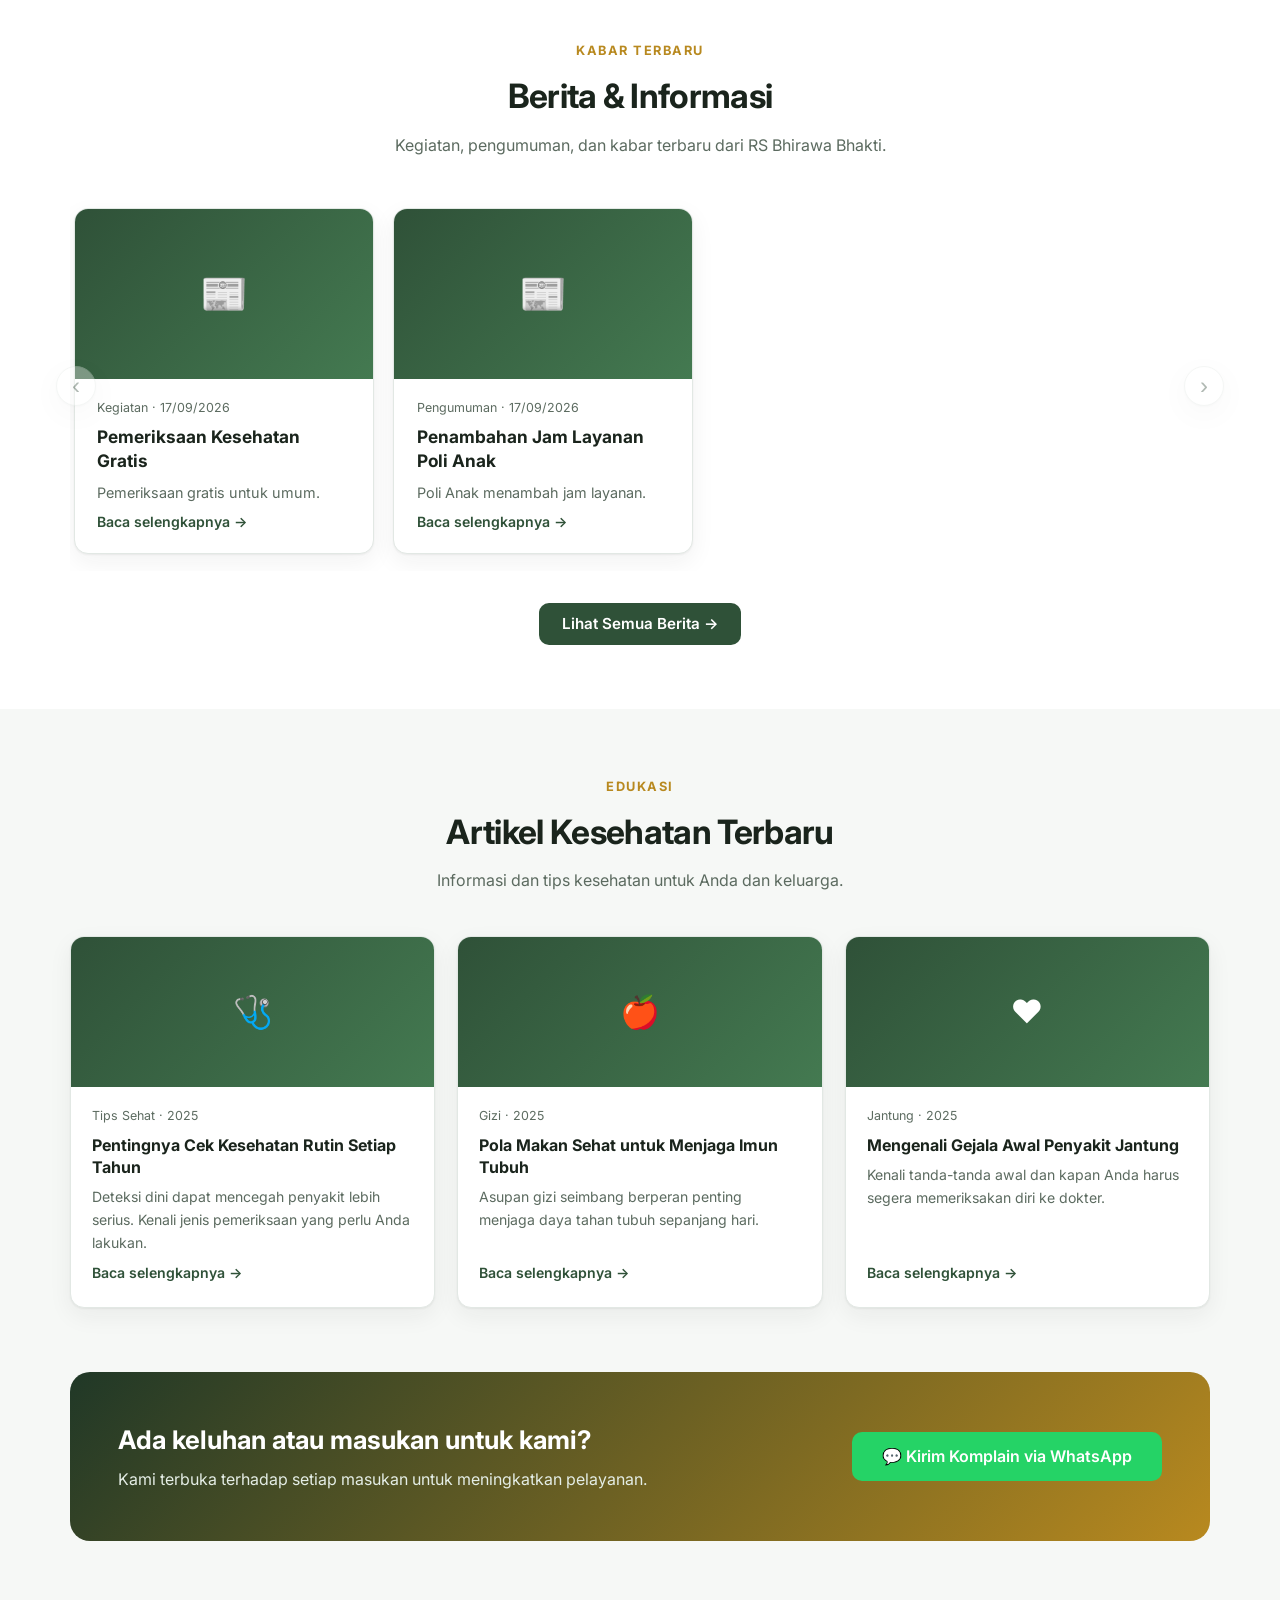
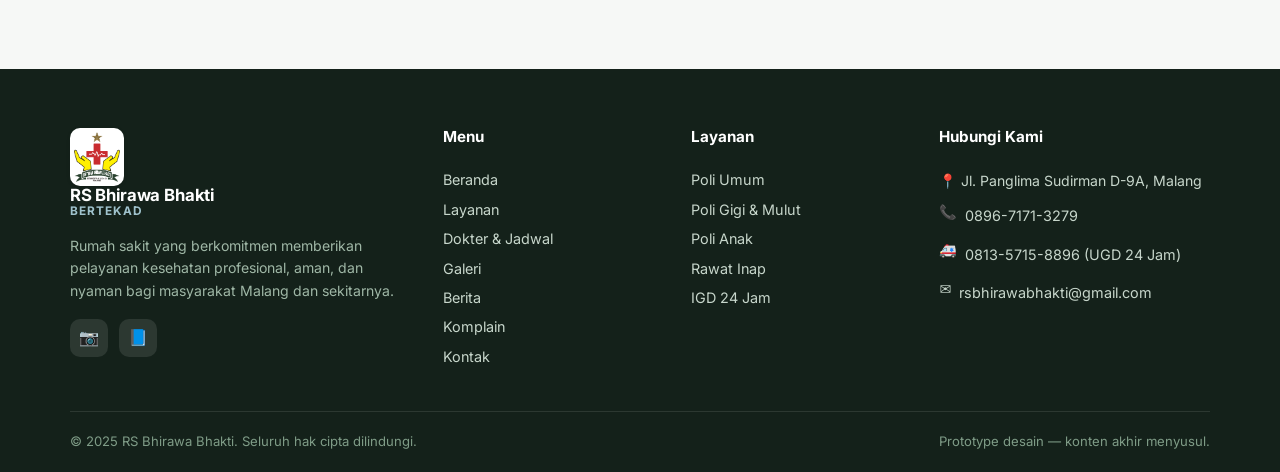
==== commit cd28720d: "feat: slider hero otomatis (3 gambar) di paling atas" ====
--- a/index.html
+++ b/index.html
@@ -54,6 +54,18 @@
     </div>
   </header>
 
+  <!-- Slider hero (gambar berputar otomatis + bisa manual) -->
+  <section class="hero-slider" id="heroSlider" aria-label="Slider gambar RS Bhirawa Bhakti">
+    <div class="slides-track" id="slidesTrack">
+      <div class="slide"><img src="https://drive.google.com/thumbnail?id=17g2k3O-UHZ5qQ_yeXwJZHGtdH9N4c7Iz&amp;sz=w1600" alt="RS Bhirawa Bhakti — slide 1"></div>
+      <div class="slide"><img src="https://drive.google.com/thumbnail?id=1FUvTV8doopozAVURl5yTB73luDe_vxsb&amp;sz=w1600" alt="RS Bhirawa Bhakti — slide 2"></div>
+      <div class="slide"><img src="https://drive.google.com/thumbnail?id=1ob9BKwpXbMNnnwYQ8PMZ7890AZ32TfAv&amp;sz=w1600" alt="RS Bhirawa Bhakti — slide 3"></div>
+    </div>
+    <button type="button" class="slider-nav prev" id="sliderPrev" aria-label="Slide sebelumnya">‹</button>
+    <button type="button" class="slider-nav next" id="sliderNext" aria-label="Slide berikutnya">›</button>
+    <div class="slider-dots" id="sliderDots"></div>
+  </section>
+
   <!-- Sambutan Kepala RS -->
   <section class="section section-alt" id="kepala">
     <div class="container">
--- a/assets/style.css
+++ b/assets/style.css
@@ -484,3 +484,81 @@
 @media (max-width: 760px) {
   .scroll-btn { display: none; }
 }
+
+/* ---------- Slider hero (gambar berputar) ---------- */
+.hero-slider {
+  position: relative;
+  height: min(72vh, 560px);
+  min-height: 300px;
+  overflow: hidden;
+  background: #14211a;
+}
+.slides-track {
+  display: flex;
+  height: 100%;
+  transition: transform .75s cubic-bezier(.4, 0, .2, 1);
+  will-change: transform;
+}
+.slide {
+  flex: 0 0 100%;
+  height: 100%;
+}
+.slide img {
+  width: 100%;
+  height: 100%;
+  object-fit: cover;
+  display: block;
+  pointer-events: none;
+  user-select: none;
+}
+.slider-nav {
+  position: absolute;
+  top: 50%;
+  transform: translateY(-50%);
+  width: 46px; height: 46px;
+  border-radius: 50%;
+  border: 1px solid rgba(255,255,255,.3);
+  background: rgba(17, 35, 20, .35);
+  color: #fff;
+  font-size: 1.7rem;
+  line-height: 1;
+  cursor: pointer;
+  display: grid; place-items: center;
+  z-index: 3;
+  transition: background .2s ease, transform .2s ease;
+  padding: 0;
+}
+.slider-nav:hover { background: rgba(17, 35, 20, .6); }
+.slider-nav:active { transform: translateY(-50%) scale(.92); }
+.slider-nav.prev { left: 16px; }
+.slider-nav.next { right: 16px; }
+
+.slider-dots {
+  position: absolute;
+  bottom: 18px;
+  left: 50%;
+  transform: translateX(-50%);
+  display: flex;
+  gap: 8px;
+  z-index: 3;
+}
+.slider-dots button {
+  width: 10px; height: 10px;
+  border-radius: 999px;
+  border: none;
+  background: rgba(255,255,255,.55);
+  cursor: pointer;
+  padding: 0;
+  transition: width .25s ease, background .25s ease;
+}
+.slider-dots button.active {
+  width: 28px;
+  background: #fff;
+}
+
+@media (max-width: 760px) {
+  .hero-slider { height: 340px; min-height: 240px; }
+  .slider-nav { width: 38px; height: 38px; font-size: 1.4rem; }
+  .slider-nav.prev { left: 8px; }
+  .slider-nav.next { right: 8px; }
+}
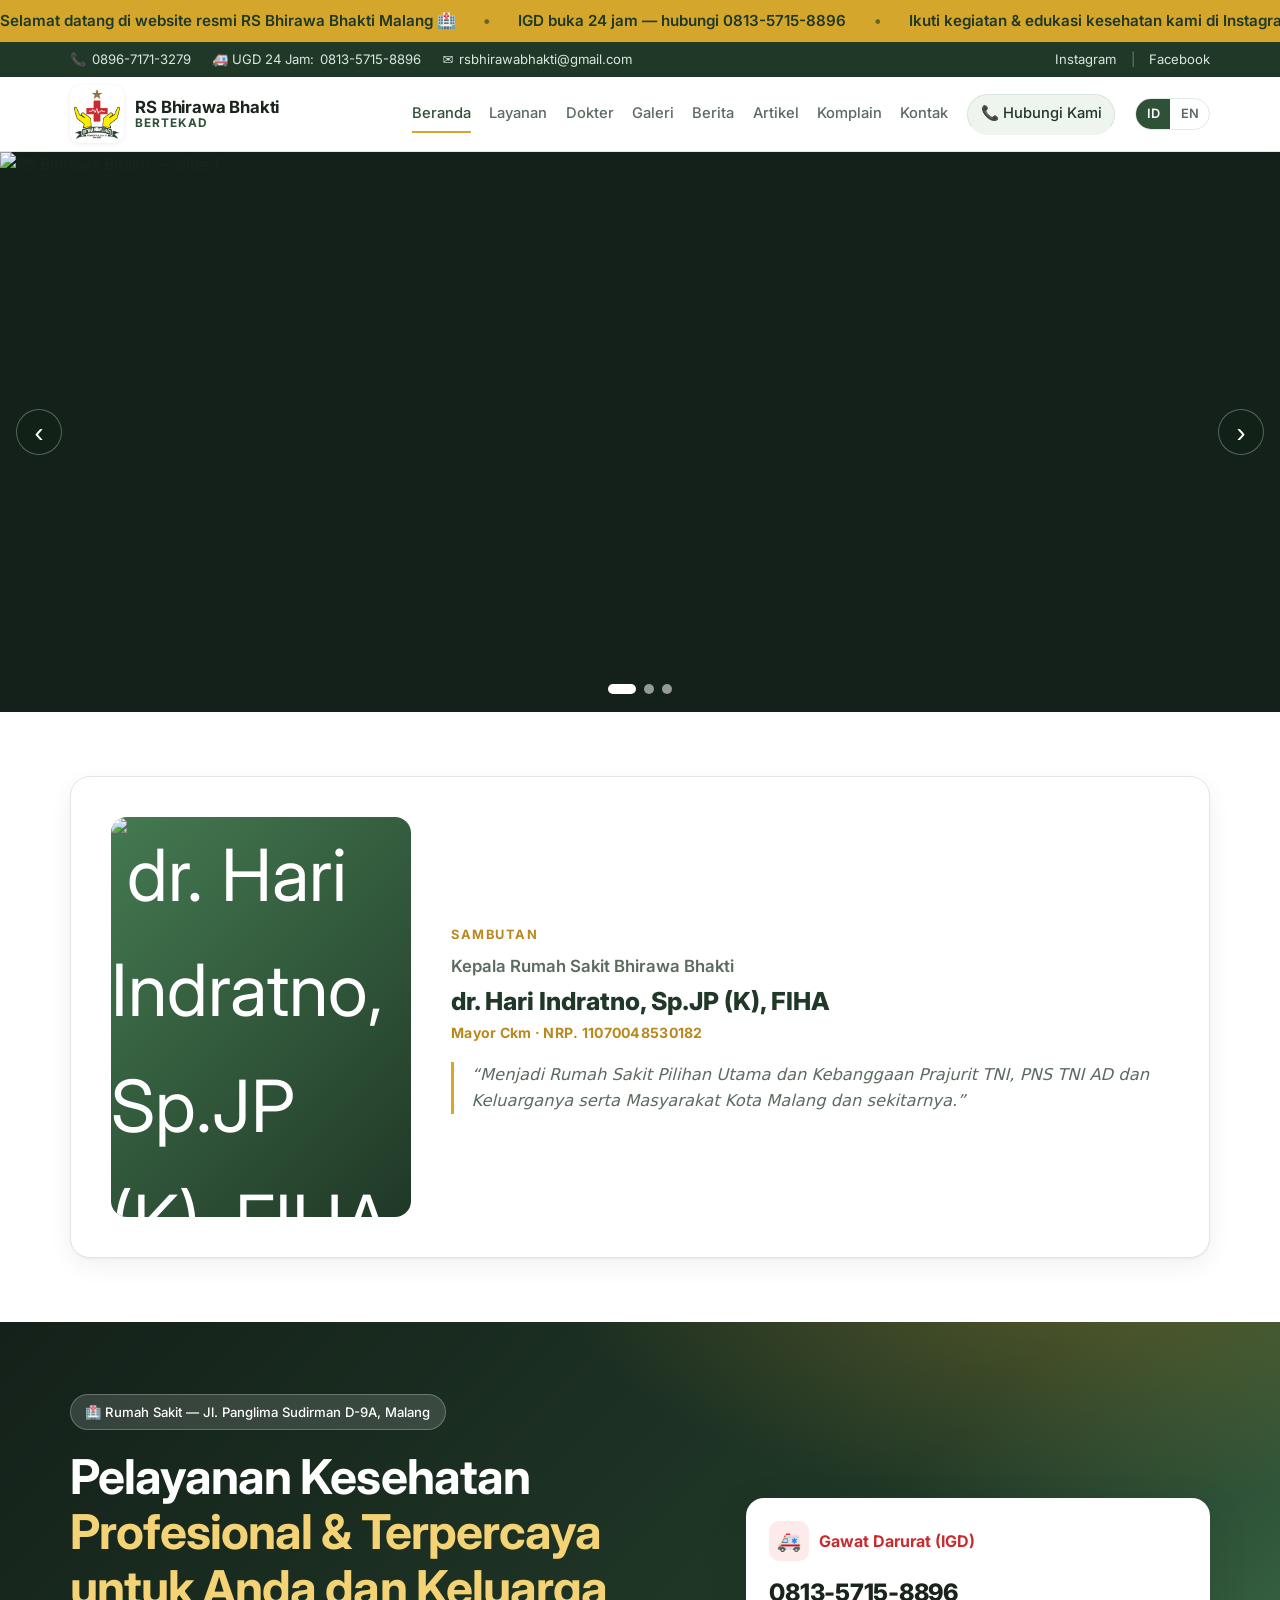
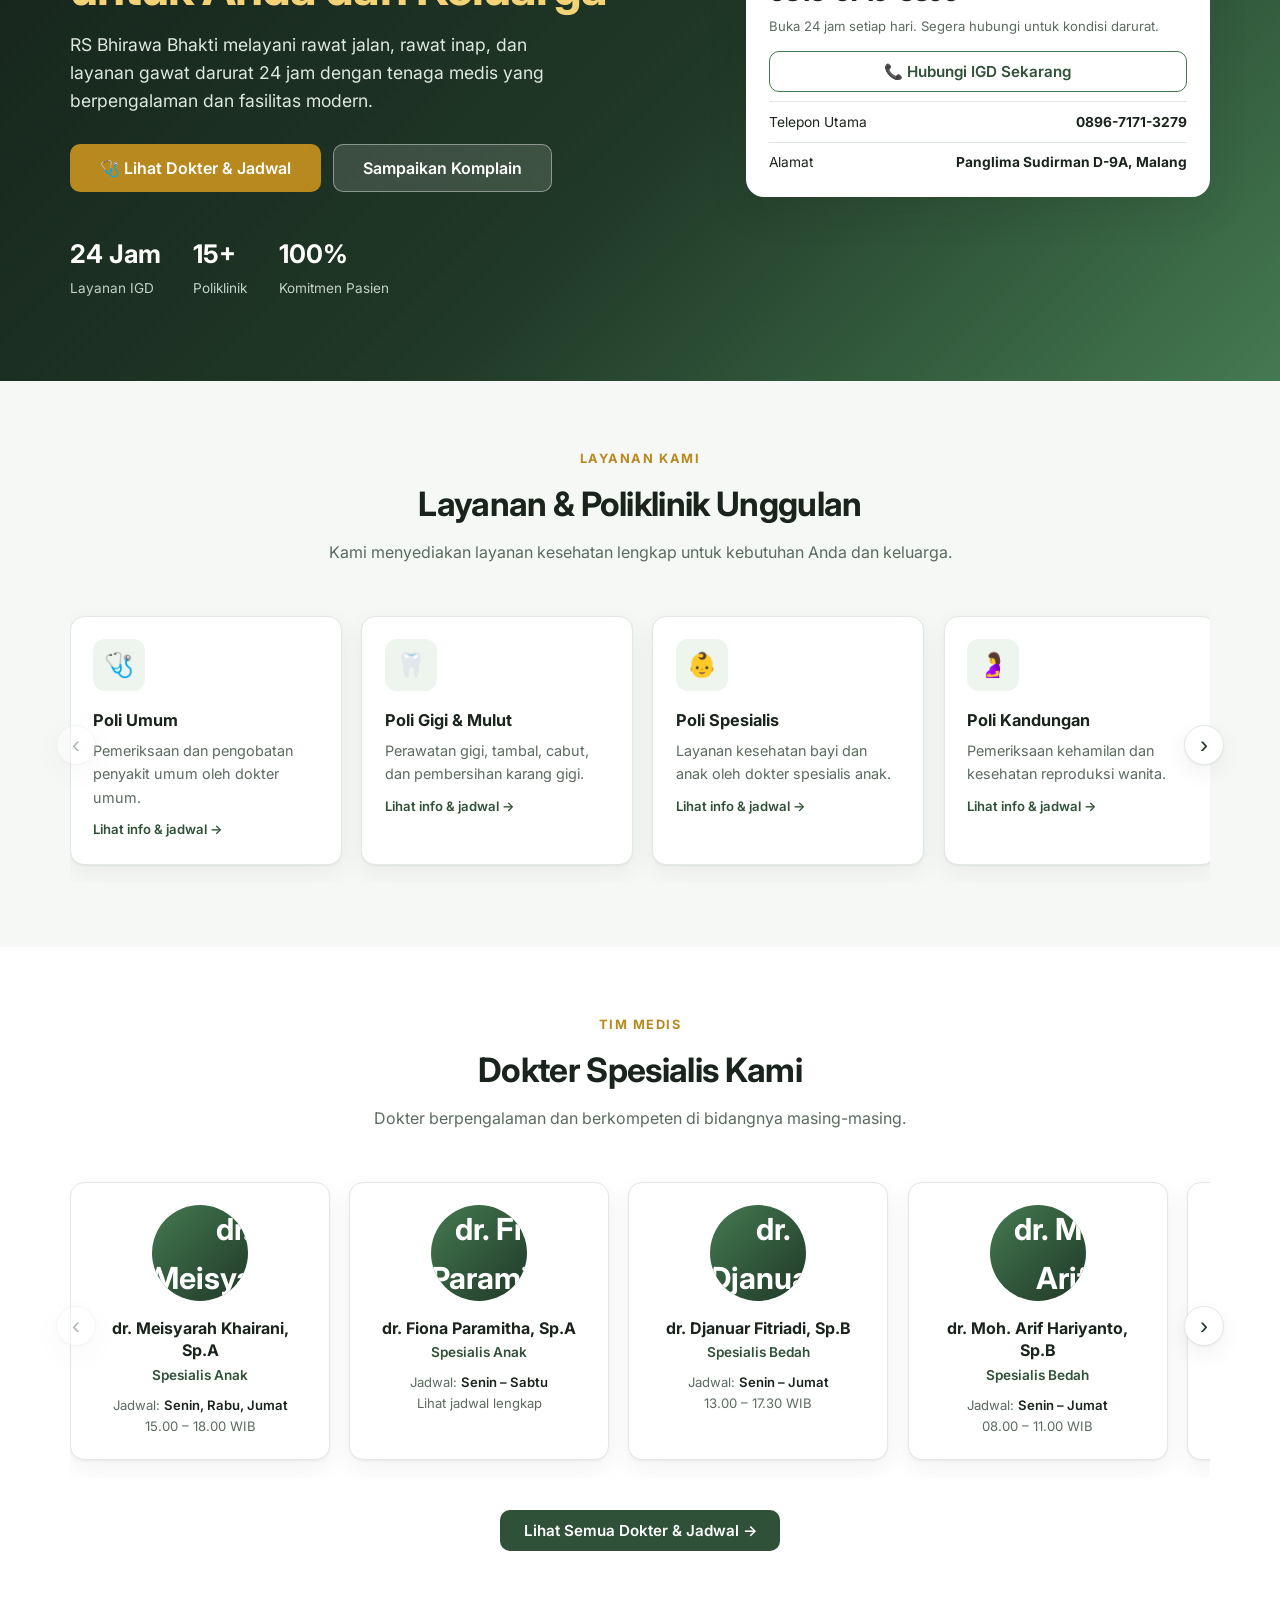
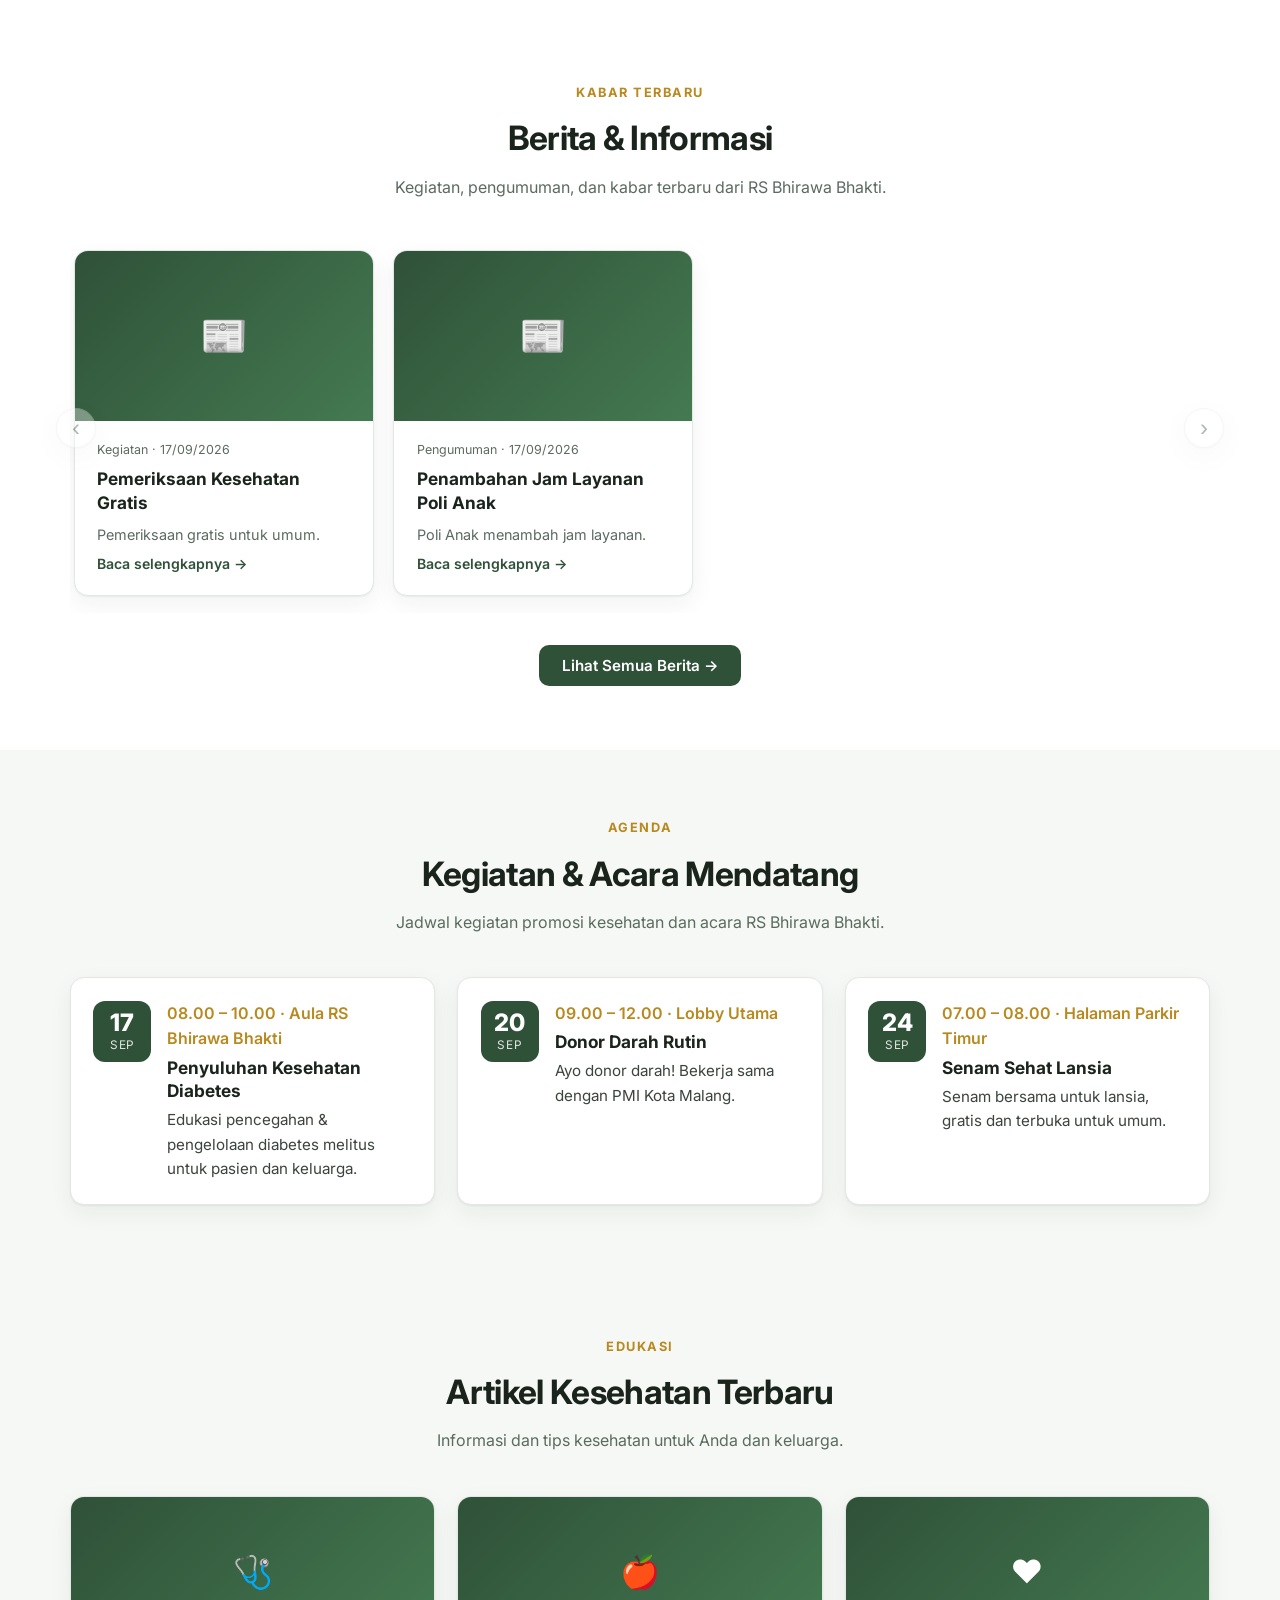
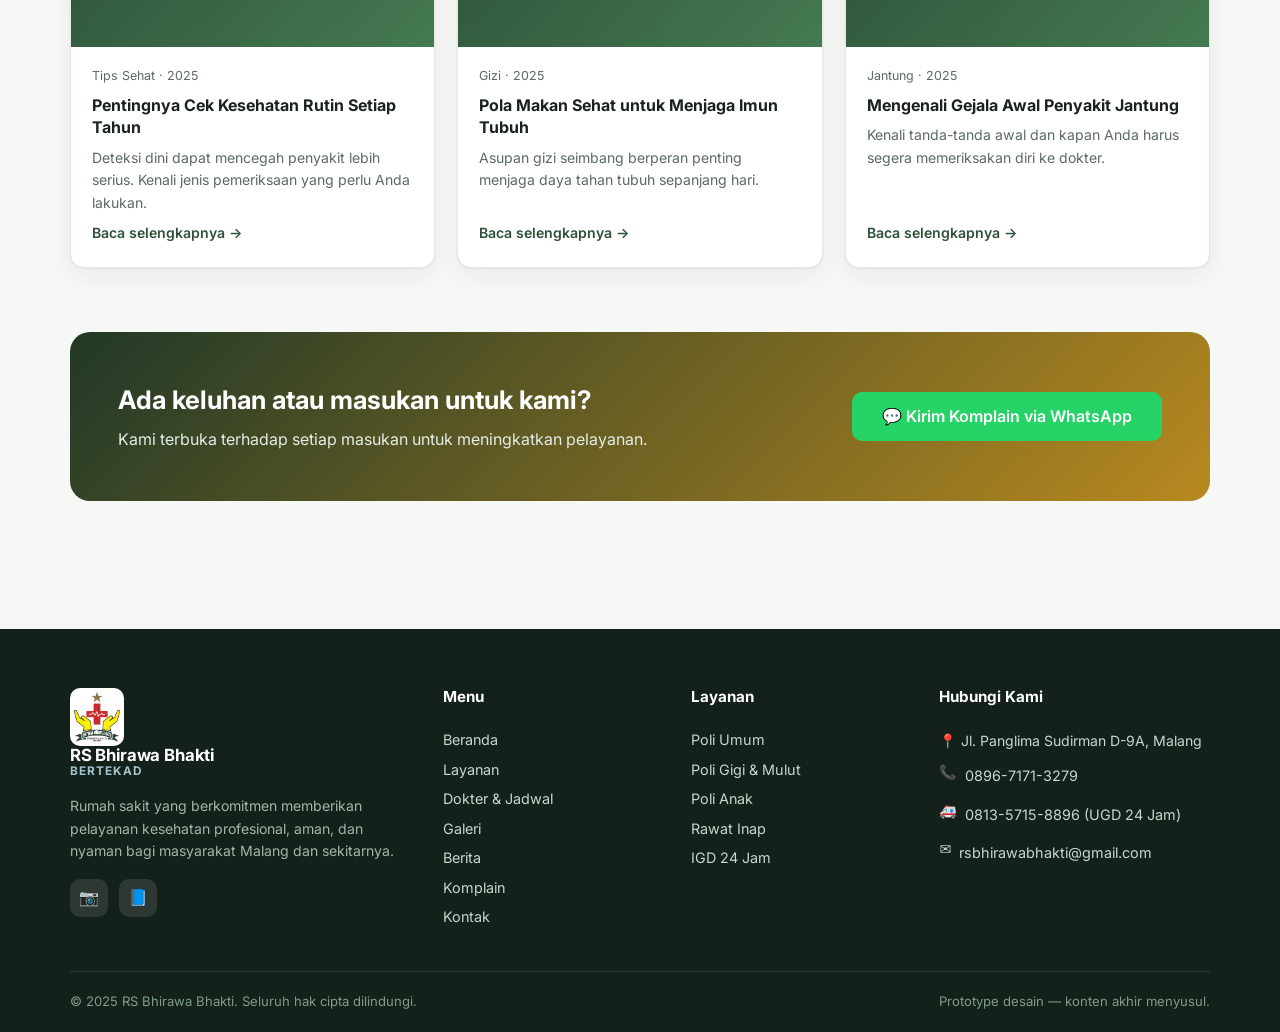
==== commit 39b6efa6: "feat: pengumuman berjalan, kontak/sosmed, teks hero & kegiatan data-driven" ====
--- a/index.html
+++ b/index.html
@@ -11,6 +11,17 @@
   <link rel="stylesheet" href="assets/style.css" />
 </head>
 <body>
+
+  <!-- Pengumuman berjalan -->
+  <div class="ticker" aria-label="Pengumuman">
+    <div class="ticker-track" id="tickerTrack">
+      <!-- PENGUMUMAN:MULAI -->
+<span class="ticker-item">Selamat datang di website resmi RS Bhirawa Bhakti Malang 🏥</span>
+<span class="ticker-item">IGD buka 24 jam — hubungi 0813-5715-8896</span>
+<span class="ticker-item">Ikuti kegiatan &amp; edukasi kesehatan kami di Instagram @rs_bhirawa_bhakti</span>
+      <!-- PENGUMUMAN:SELESAI -->
+    </div>
+  </div>
 
   <!-- Top bar -->
   <div class="topbar">
@@ -57,9 +68,20 @@
   <!-- Slider hero (gambar berputar otomatis + bisa manual) -->
   <section class="hero-slider" id="heroSlider" aria-label="Slider gambar RS Bhirawa Bhakti">
     <div class="slides-track" id="slidesTrack">
-      <div class="slide"><img src="https://drive.google.com/thumbnail?id=17g2k3O-UHZ5qQ_yeXwJZHGtdH9N4c7Iz&amp;sz=w1600" alt="RS Bhirawa Bhakti — slide 1"></div>
-      <div class="slide"><img src="https://drive.google.com/thumbnail?id=1FUvTV8doopozAVURl5yTB73luDe_vxsb&amp;sz=w1600" alt="RS Bhirawa Bhakti — slide 2"></div>
-      <div class="slide"><img src="https://drive.google.com/thumbnail?id=1ob9BKwpXbMNnnwYQ8PMZ7890AZ32TfAv&amp;sz=w1600" alt="RS Bhirawa Bhakti — slide 3"></div>
+      <!-- SLIDER:MULAI -->
+<div class="slide">
+  <img src="https://drive.google.com/thumbnail?id=17g2k3O-UHZ5qQ_yeXwJZHGtdH9N4c7Iz&amp;sz=w1600" alt="RS Bhirawa Bhakti — slide 1" loading="eager">
+  
+</div>
+<div class="slide">
+  <img src="https://drive.google.com/thumbnail?id=1FUvTV8doopozAVURl5yTB73luDe_vxsb&amp;sz=w1600" alt="RS Bhirawa Bhakti — slide 2" loading="lazy">
+  
+</div>
+<div class="slide">
+  <img src="https://drive.google.com/thumbnail?id=1ob9BKwpXbMNnnwYQ8PMZ7890AZ32TfAv&amp;sz=w1600" alt="RS Bhirawa Bhakti — slide 3" loading="lazy">
+  
+</div>
+      <!-- SLIDER:SELESAI -->
     </div>
     <button type="button" class="slider-nav prev" id="sliderPrev" aria-label="Slide sebelumnya">‹</button>
     <button type="button" class="slider-nav next" id="sliderNext" aria-label="Slide berikutnya">›</button>
@@ -69,18 +91,20 @@
   <!-- Sambutan Kepala RS -->
   <section class="section section-alt" id="kepala">
     <div class="container">
-      <div class="kepala-card">
-        <div class="kepala-photo">
-          <img src="https://drive.google.com/thumbnail?id=1BHjnWB3Sl0i41F3qxNZHnWisSs2NXqrS&amp;sz=w800" alt="dr. Hari Indratno, Sp.JP (K), FIHA">
-        </div>
-        <div class="kepala-body">
-          <span class="eyebrow">Sambutan</span>
-          <h2>Kepala Rumah Sakit Bhirawa Bhakti</h2>
-          <div class="kepala-nama">dr. Hari Indratno, Sp.JP (K), FIHA</div>
-          <div class="kepala-pangkat">Mayor Ckm · NRP. 11070048530182</div>
-          <p class="kepala-visi">“Menjadi Rumah Sakit Pilihan Utama dan Kebanggaan Prajurit TNI, PNS TNI AD dan Keluarganya serta Masyarakat Kota Malang dan sekitarnya.”</p>
-        </div>
-      </div>
+      <!-- PROFIL:MULAI -->
+<div class="kepala-card">
+  <div class="kepala-photo">
+  <img src="https://drive.google.com/thumbnail?id=1BHjnWB3Sl0i41F3qxNZHnWisSs2NXqrS&amp;sz=w800" alt="dr. Hari Indratno, Sp.JP (K), FIHA">
+</div>
+  <div class="kepala-body">
+    <span class="eyebrow">Sambutan</span>
+    <h2>Kepala Rumah Sakit Bhirawa Bhakti</h2>
+    <div class="kepala-nama">dr. Hari Indratno, Sp.JP (K), FIHA</div>
+    <div class="kepala-pangkat">Mayor Ckm · NRP. 11070048530182</div>
+    <p class="kepala-visi">“Menjadi Rumah Sakit Pilihan Utama dan Kebanggaan Prajurit TNI, PNS TNI AD dan Keluarganya serta Masyarakat Kota Malang dan sekitarnya.”</p>
+  </div>
+</div>
+      <!-- PROFIL:SELESAI -->
     </div>
   </section>
 
@@ -90,12 +114,14 @@
       <div class="hero-grid">
         <div>
           <span class="hero-badge">🏥 Rumah Sakit — Jl. Panglima Sudirman D-9A, Malang</span>
-          <h1>Pelayanan Kesehatan <span>Profesional &amp; Terpercaya</span> untuk Anda dan Keluarga</h1>
-          <p class="lead">RS Bhirawa Bhakti melayani rawat jalan, rawat inap, dan layanan gawat darurat 24 jam dengan tenaga medis yang berpengalaman dan fasilitas modern.</p>
-          <div class="hero-cta">
-            <a href="dokter.html" class="btn btn-accent btn-lg">🩺 Lihat Dokter &amp; Jadwal</a>
-            <a href="komplain.html" class="btn btn-ghost-light btn-lg">Sampaikan Komplain</a>
-          </div>
+          <!-- HERO:MULAI -->
+<h1>Pelayanan Kesehatan <span>Profesional &amp; Terpercaya untuk Anda dan Keluarga</span></h1>
+<p class="lead">RS Bhirawa Bhakti melayani rawat jalan, rawat inap, dan layanan gawat darurat 24 jam dengan tenaga medis yang berpengalaman dan fasilitas modern.</p>
+<div class="hero-cta">
+    <a href="dokter.html" class="btn btn-accent btn-lg">🩺 Lihat Dokter &amp; Jadwal</a>
+    <a href="komplain.html" class="btn btn-ghost-light btn-lg">Sampaikan Komplain</a>
+  </div>
+          <!-- HERO:SELESAI -->
           <div class="hero-stats">
             <div class="stat"><b>24 Jam</b><span>Layanan IGD</span></div>
             <div class="stat"><b>15+</b><span>Poliklinik</span></div>
@@ -368,6 +394,45 @@
     </div>
   </section>
 
+  <!-- Kegiatan -->
+  <section class="section" id="kegiatan">
+    <div class="container">
+      <div class="section-head">
+        <span class="eyebrow">Agenda</span>
+        <h2>Kegiatan &amp; Acara Mendatang</h2>
+        <p>Jadwal kegiatan promosi kesehatan dan acara RS Bhirawa Bhakti.</p>
+      </div>
+      <!-- KEGIATAN:MULAI -->
+<div class="grid grid-3">
+<div class="card event-card">
+  <div class="event-date"><b>17</b><span>Sep</span></div>
+  <div class="event-body">
+    <span class="meta">08.00 – 10.00 · Aula RS Bhirawa Bhakti</span>
+    <h3>Penyuluhan Kesehatan Diabetes</h3>
+    <p>Edukasi pencegahan &amp; pengelolaan diabetes melitus untuk pasien dan keluarga.</p>
+  </div>
+</div>
+<div class="card event-card">
+  <div class="event-date"><b>20</b><span>Sep</span></div>
+  <div class="event-body">
+    <span class="meta">09.00 – 12.00 · Lobby Utama</span>
+    <h3>Donor Darah Rutin</h3>
+    <p>Ayo donor darah! Bekerja sama dengan PMI Kota Malang.</p>
+  </div>
+</div>
+<div class="card event-card">
+  <div class="event-date"><b>24</b><span>Sep</span></div>
+  <div class="event-body">
+    <span class="meta">07.00 – 08.00 · Halaman Parkir Timur</span>
+    <h3>Senam Sehat Lansia</h3>
+    <p>Senam bersama untuk lansia, gratis dan terbuka untuk umum.</p>
+  </div>
+</div>
+</div>
+      <!-- KEGIATAN:SELESAI -->
+    </div>
+  </section>
+
   <!-- Articles -->
   <section class="section" id="artikel">
     <div class="container">
@@ -434,10 +499,12 @@
             </span>
           </a>
           <p>Rumah sakit yang berkomitmen memberikan pelayanan kesehatan profesional, aman, dan nyaman bagi masyarakat Malang dan sekitarnya.</p>
-          <div class="social-row">
-            <a href="https://www.instagram.com/rs_bhirawa_bhakti/" target="_blank" rel="noopener" title="Instagram">📷</a>
-            <a href="https://www.facebook.com/share/18qV29v5Db/?mibextid=wwXIfr" target="_blank" rel="noopener" title="Facebook">📘</a>
-          </div>
+          <!-- SOSMED:MULAI -->
+<div class="social-row">
+  <a href="https://www.instagram.com/rs_bhirawa_bhakti/" target="_blank" rel="noopener" title="Instagram">📷</a>
+  <a href="https://www.facebook.com/share/18qV29v5Db/?mibextid=wwXIfr" target="_blank" rel="noopener" title="Facebook">📘</a>
+</div>
+          <!-- SOSMED:SELESAI -->
         </div>
         <div>
           <h4>Menu</h4>
@@ -459,12 +526,14 @@
         </div>
         <div>
           <h4>Hubungi Kami</h4>
-          <ul class="foot-contact">
-            <li>📍 Jl. Panglima Sudirman D-9A, Malang</li>
-            <li>📞 <a href="tel:089671713279">0896-7171-3279</a></li>
-            <li>🚑 <a href="tel:081357158896">0813-5715-8896 (UGD 24 Jam)</a></li>
-            <li>✉️ <a href="mailto:rsbhirawabhakti@gmail.com">rsbhirawabhakti@gmail.com</a></li>
-          </ul>
+          <!-- KONTAK:MULAI -->
+<ul class="foot-contact">
+  <li>📍 Jl. Panglima Sudirman D-9A, Malang</li>
+  <li>📞 <a href="tel:089671713279">0896-7171-3279</a></li>
+  <li>🚑 <a href="tel:081357158896">0813-5715-8896 (UGD 24 Jam)</a></li>
+  <li>✉️ <a href="mailto:rsbhirawabhakti@gmail.com">rsbhirawabhakti@gmail.com</a></li>
+</ul>
+          <!-- KONTAK:SELESAI -->
         </div>
       </div>
       <div class="foot-bottom">
--- a/assets/style.css
+++ b/assets/style.css
@@ -502,6 +502,7 @@
 .slide {
   flex: 0 0 100%;
   height: 100%;
+  position: relative;
 }
 .slide img {
   width: 100%;
@@ -510,6 +511,16 @@
   display: block;
   pointer-events: none;
   user-select: none;
+}
+.slide-caption {
+  position: absolute;
+  left: 0; right: 0; bottom: 0;
+  padding: 2.2rem 2rem 1.1rem;
+  background: linear-gradient(to top, rgba(17, 35, 20, .82), rgba(17, 35, 20, 0));
+  color: #fff;
+  font-size: 1.25rem;
+  font-weight: 600;
+  letter-spacing: .2px;
 }
 .slider-nav {
   position: absolute;
@@ -562,3 +573,67 @@
   .slider-nav.prev { left: 8px; }
   .slider-nav.next { right: 8px; }
 }
+
+/* ---------- Ticker pengumuman berjalan ---------- */
+.ticker {
+  background: var(--accent);
+  color: var(--primary-800);
+  overflow: hidden;
+  font-size: .95rem;
+  font-weight: 600;
+}
+.ticker-track {
+  display: flex;
+  width: max-content;
+  white-space: nowrap;
+  animation: tickerScroll 32s linear infinite;
+  padding: .55rem 0;
+}
+.ticker-item {
+  display: inline-flex;
+  align-items: center;
+}
+.ticker-item::after {
+  content: "•";
+  margin: 0 1.7rem;
+  opacity: .6;
+}
+.ticker:hover .ticker-track { animation-play-state: paused; }
+@keyframes tickerScroll {
+  from { transform: translateX(0); }
+  to   { transform: translateX(-50%); }
+}
+
+/* ---------- Kartu kegiatan (event) ---------- */
+.event-card {
+  display: flex;
+  gap: 1rem;
+  align-items: flex-start;
+}
+.event-date {
+  flex: none;
+  width: 58px;
+  background: var(--primary);
+  color: #fff;
+  border-radius: 12px;
+  text-align: center;
+  padding: .65rem .15rem;
+  line-height: 1;
+}
+.event-date b {
+  display: block;
+  font-size: 1.5rem;
+  font-weight: 800;
+}
+.event-date span {
+  display: block;
+  margin-top: .3rem;
+  font-size: .74rem;
+  text-transform: uppercase;
+  letter-spacing: .05em;
+  opacity: .85;
+}
+.event-body { flex: 1; min-width: 0; }
+.event-body .meta { color: var(--accent-600); font-weight: 600; }
+.event-body h3 { margin: .25rem 0 .35rem; font-size: 1.08rem; line-height: 1.35; }
+.event-body p { color: var(--ink); opacity: .85; margin: 0; font-size: .95rem; }
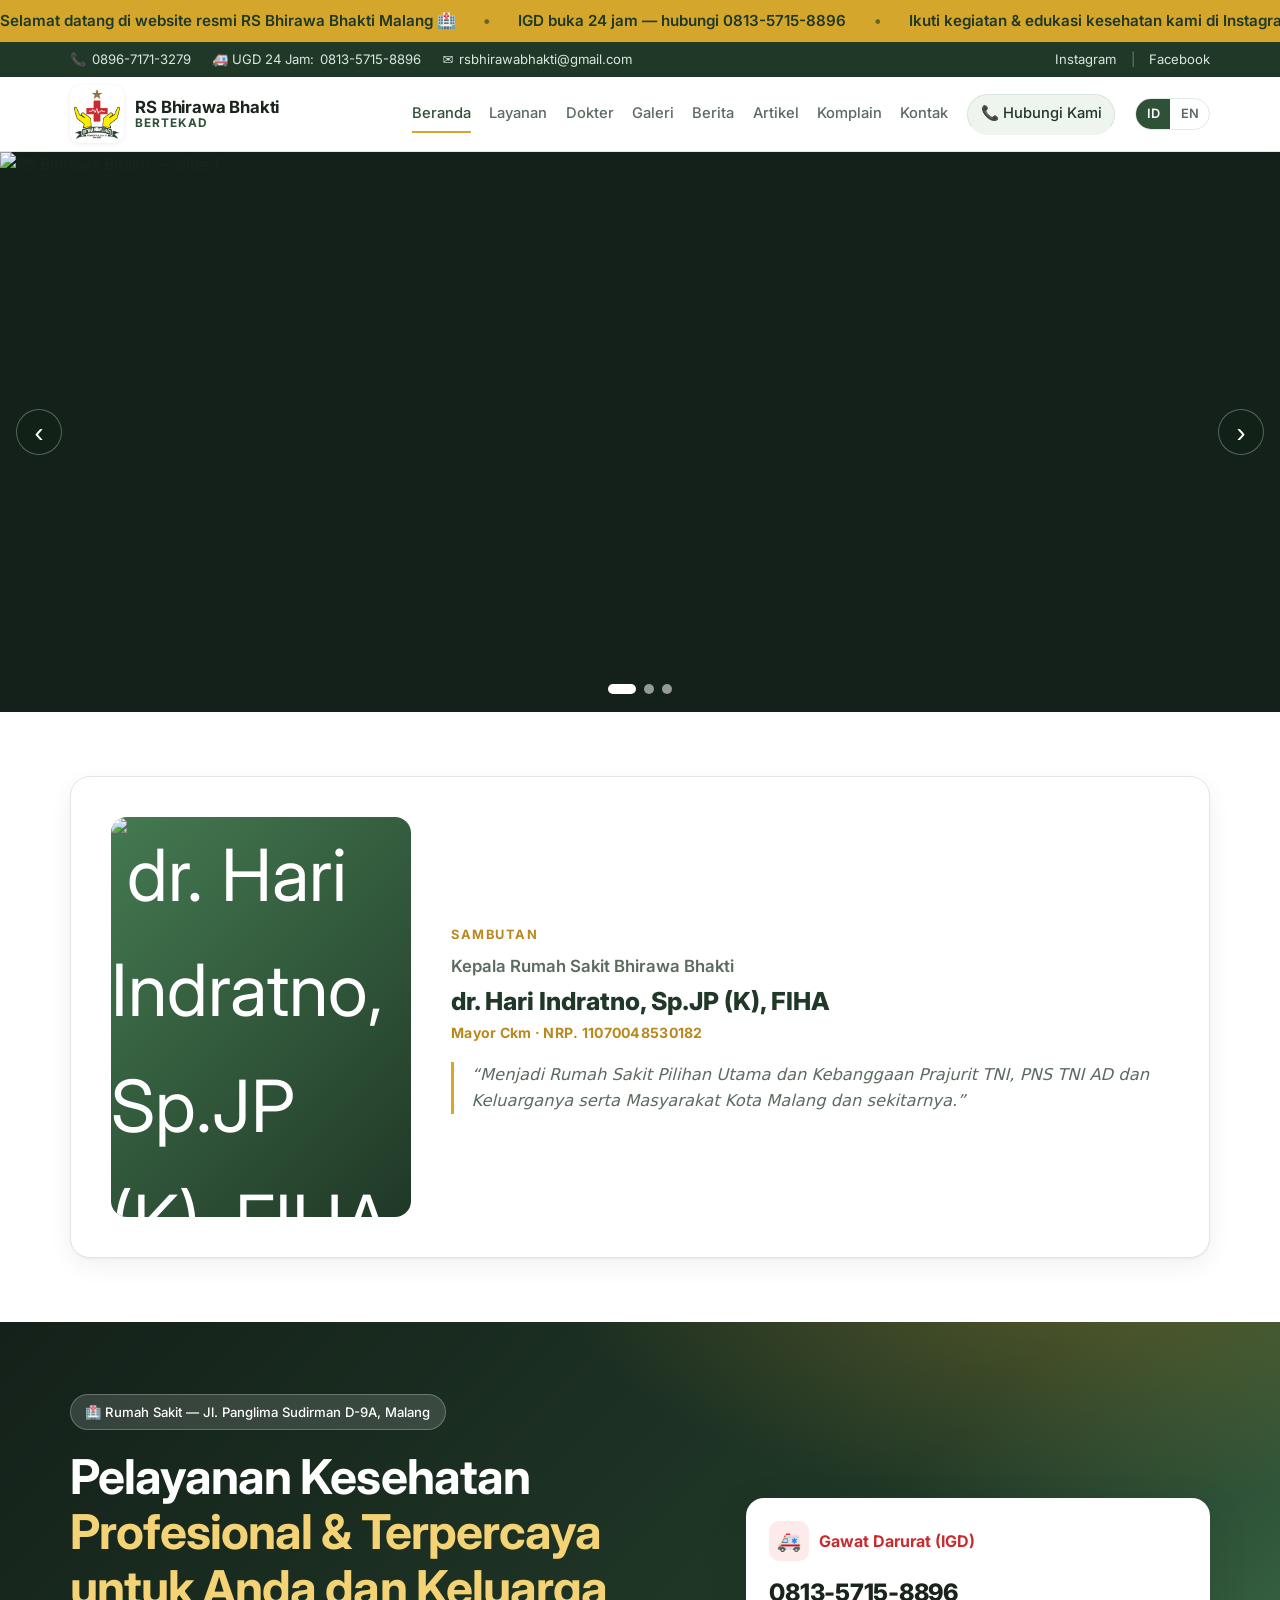
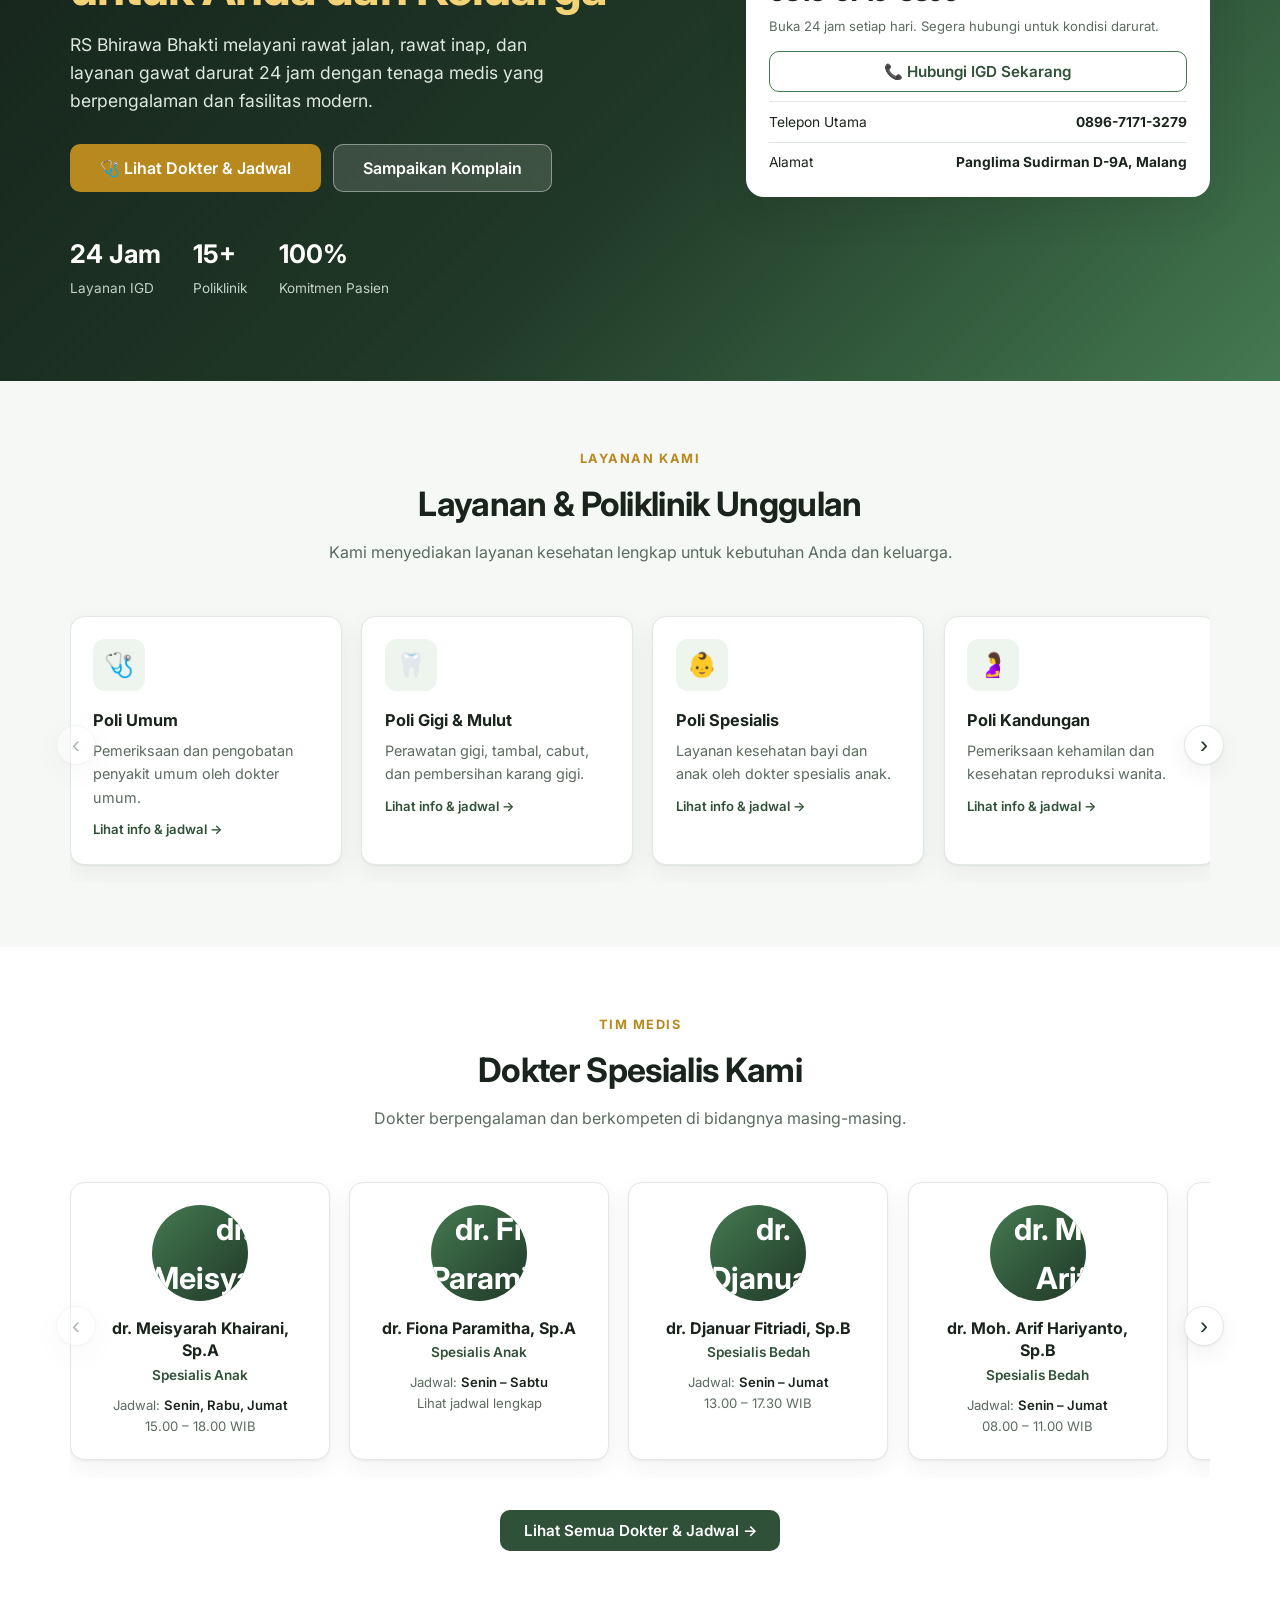
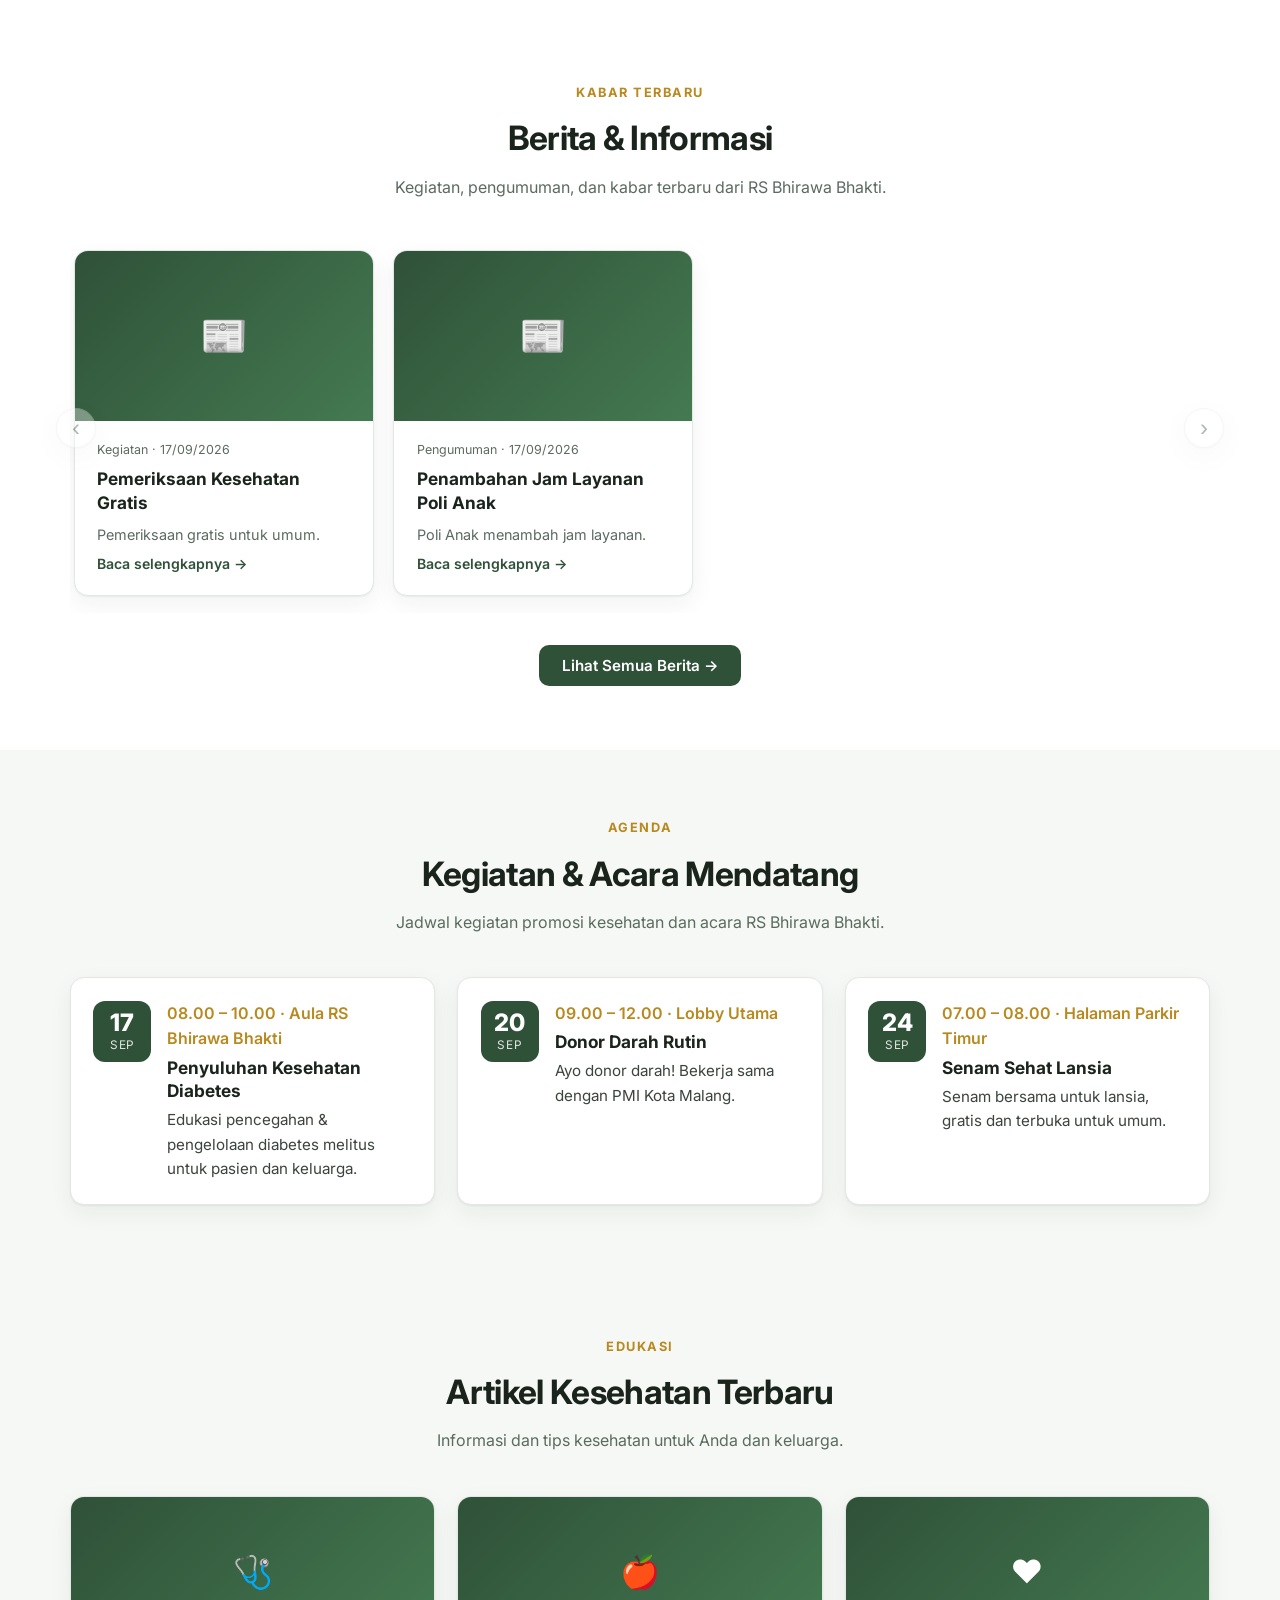
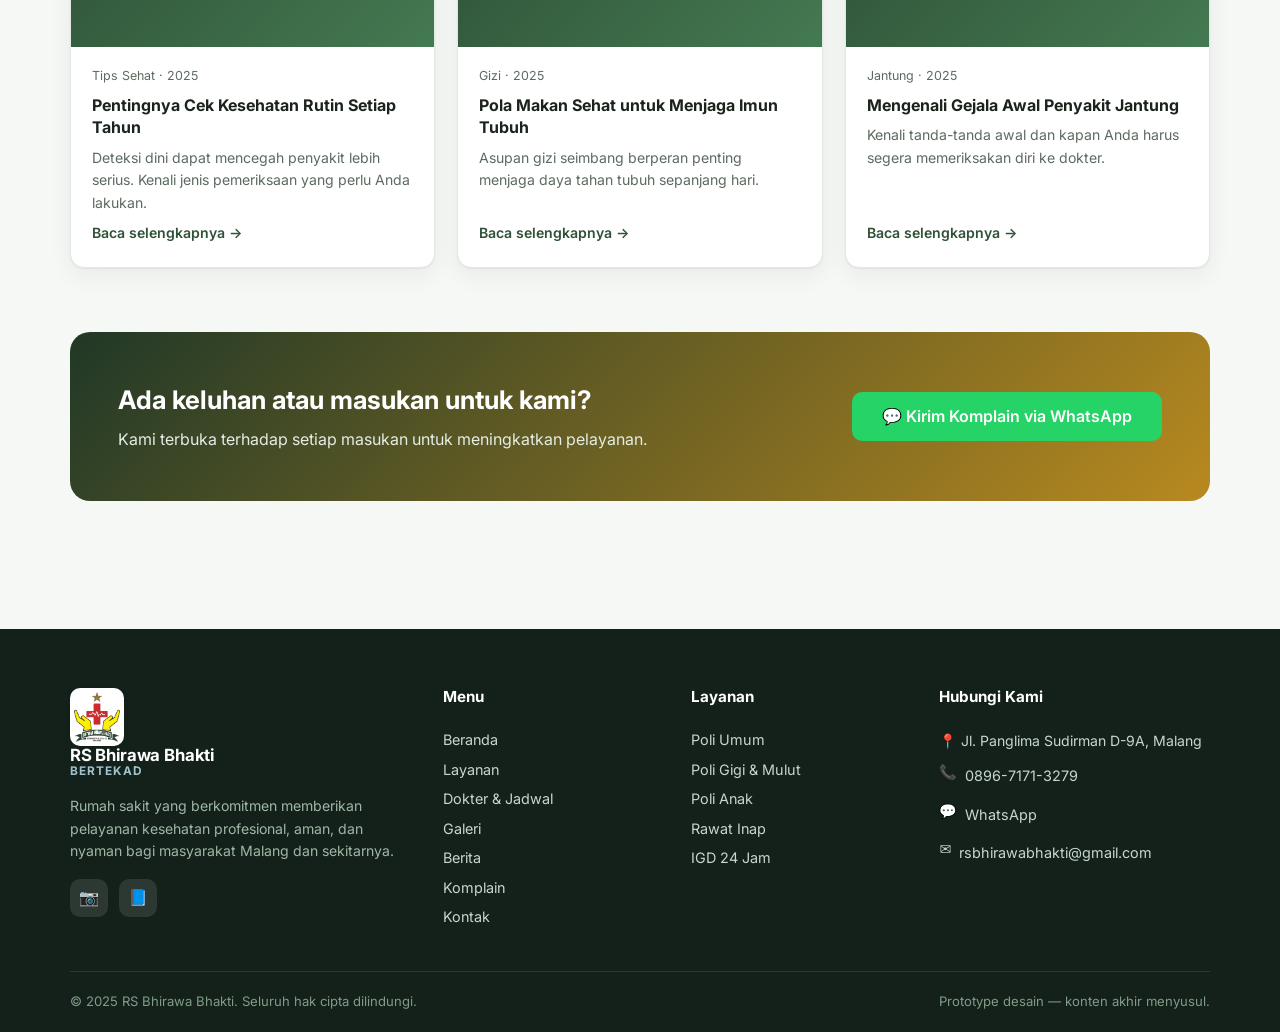
==== commit bcf0fb45: "chore(auto): perbarui jadwal dokter 2026-10-15T03:32Z [skip ci]" ====
--- a/index.html
+++ b/index.html
@@ -530,7 +530,7 @@
 <ul class="foot-contact">
   <li>📍 Jl. Panglima Sudirman D-9A, Malang</li>
   <li>📞 <a href="tel:089671713279">0896-7171-3279</a></li>
-  <li>🚑 <a href="tel:081357158896">0813-5715-8896 (UGD 24 Jam)</a></li>
+  <li>💬 <a href="https://wa.me/089671713279" target="_blank" rel="noopener">WhatsApp</a></li>
   <li>✉️ <a href="mailto:rsbhirawabhakti@gmail.com">rsbhirawabhakti@gmail.com</a></li>
 </ul>
           <!-- KONTAK:SELESAI -->
